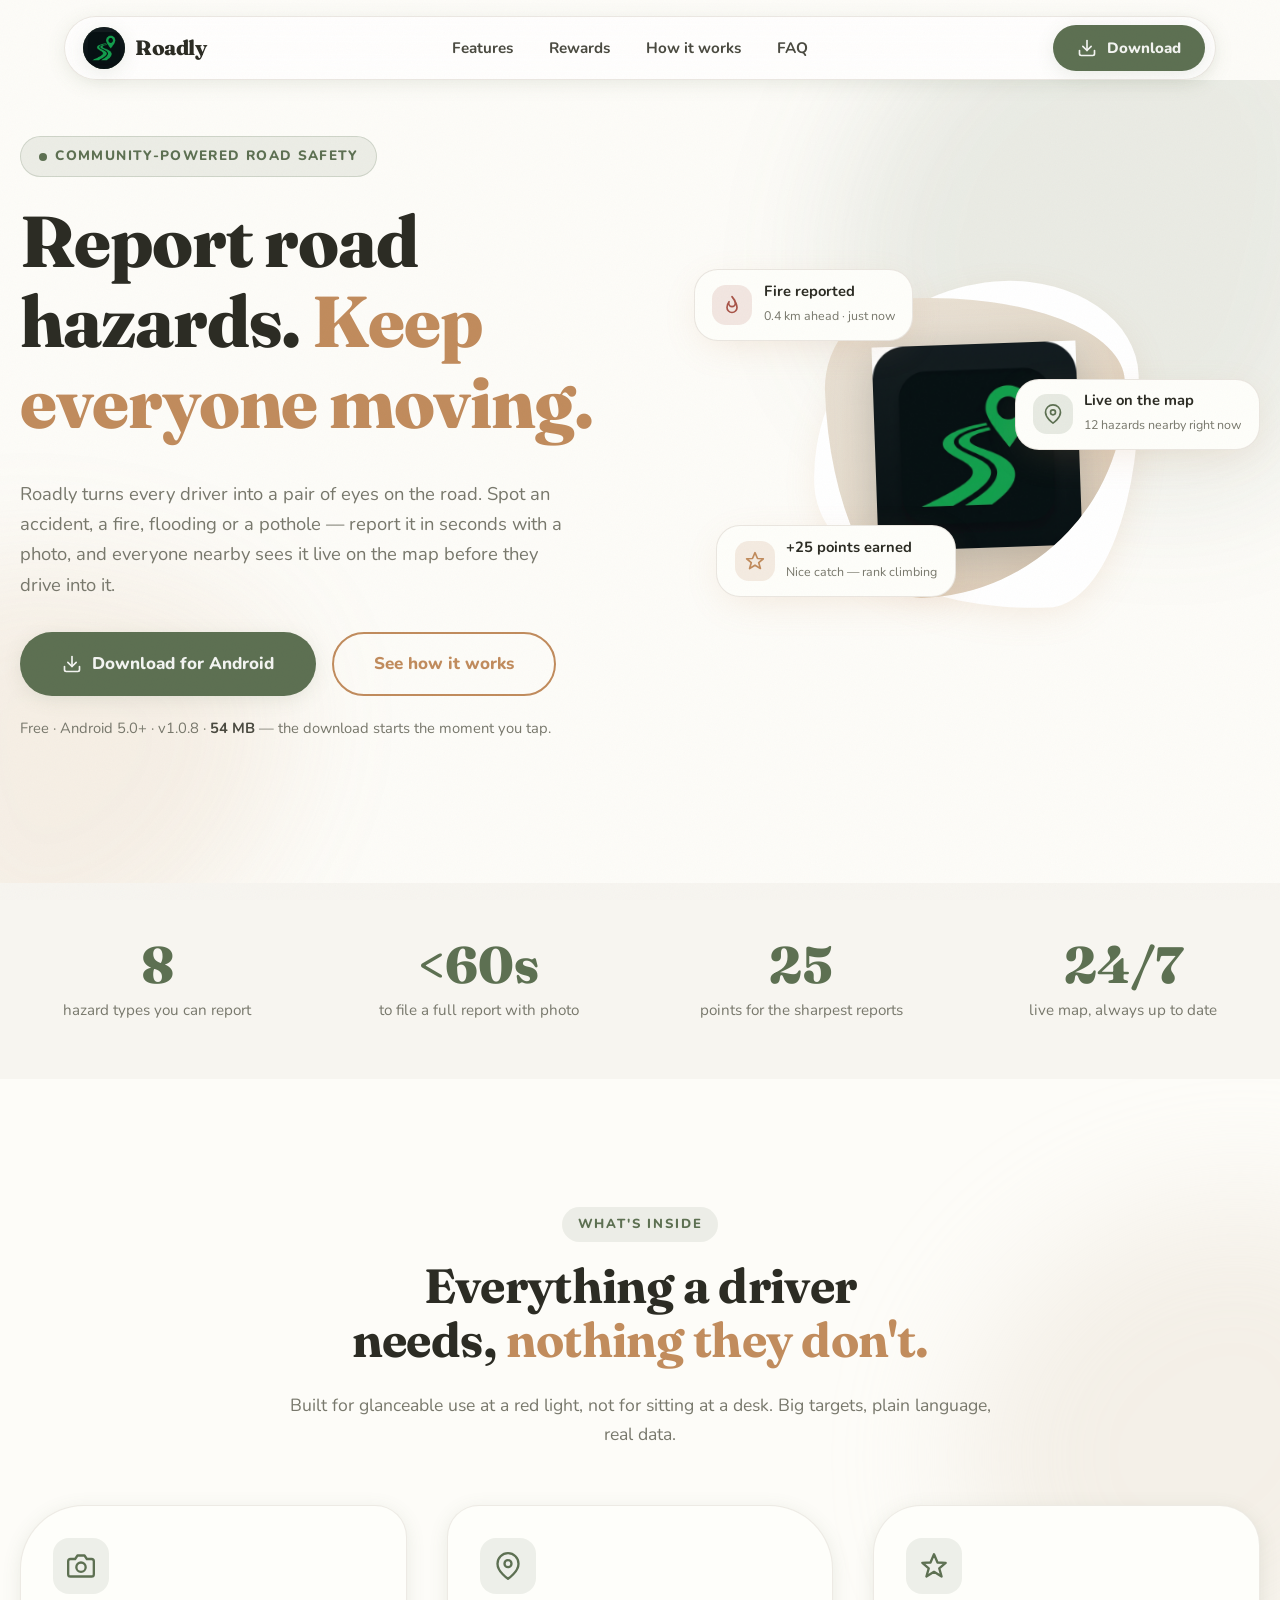
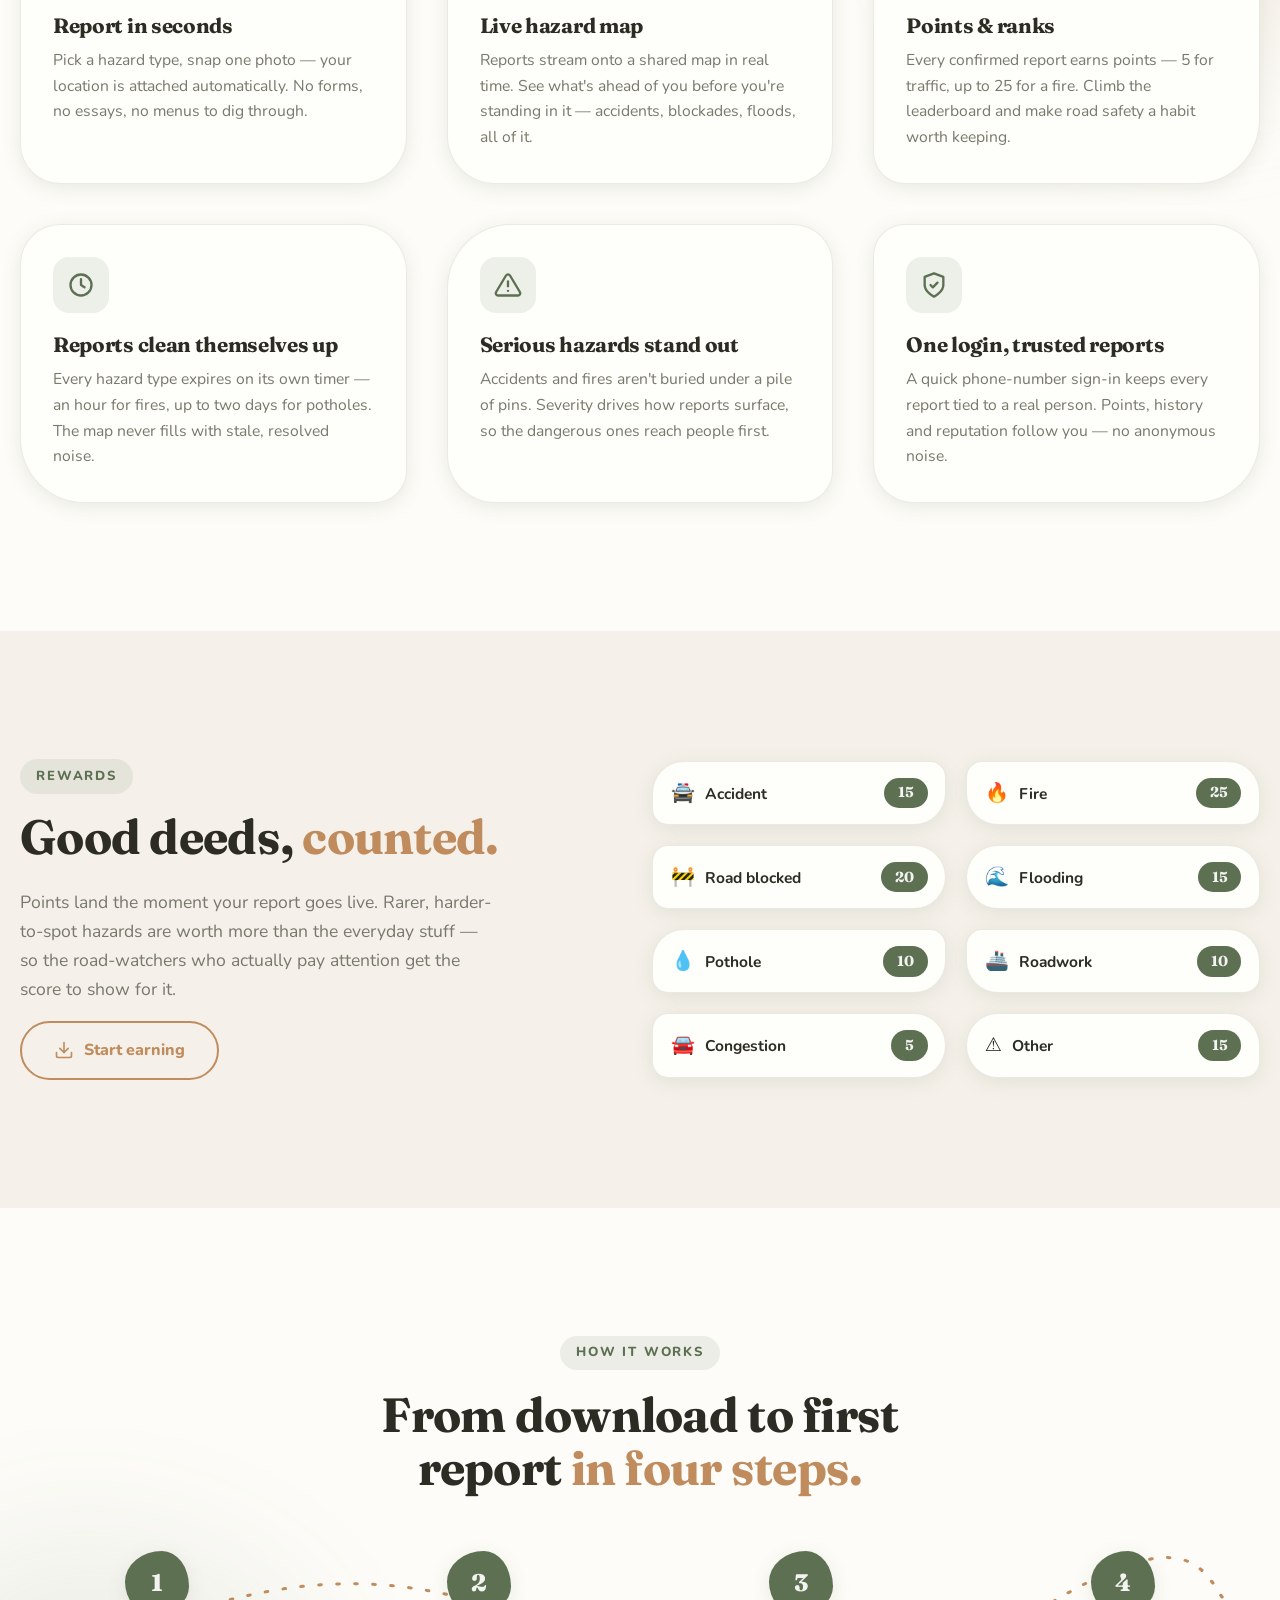
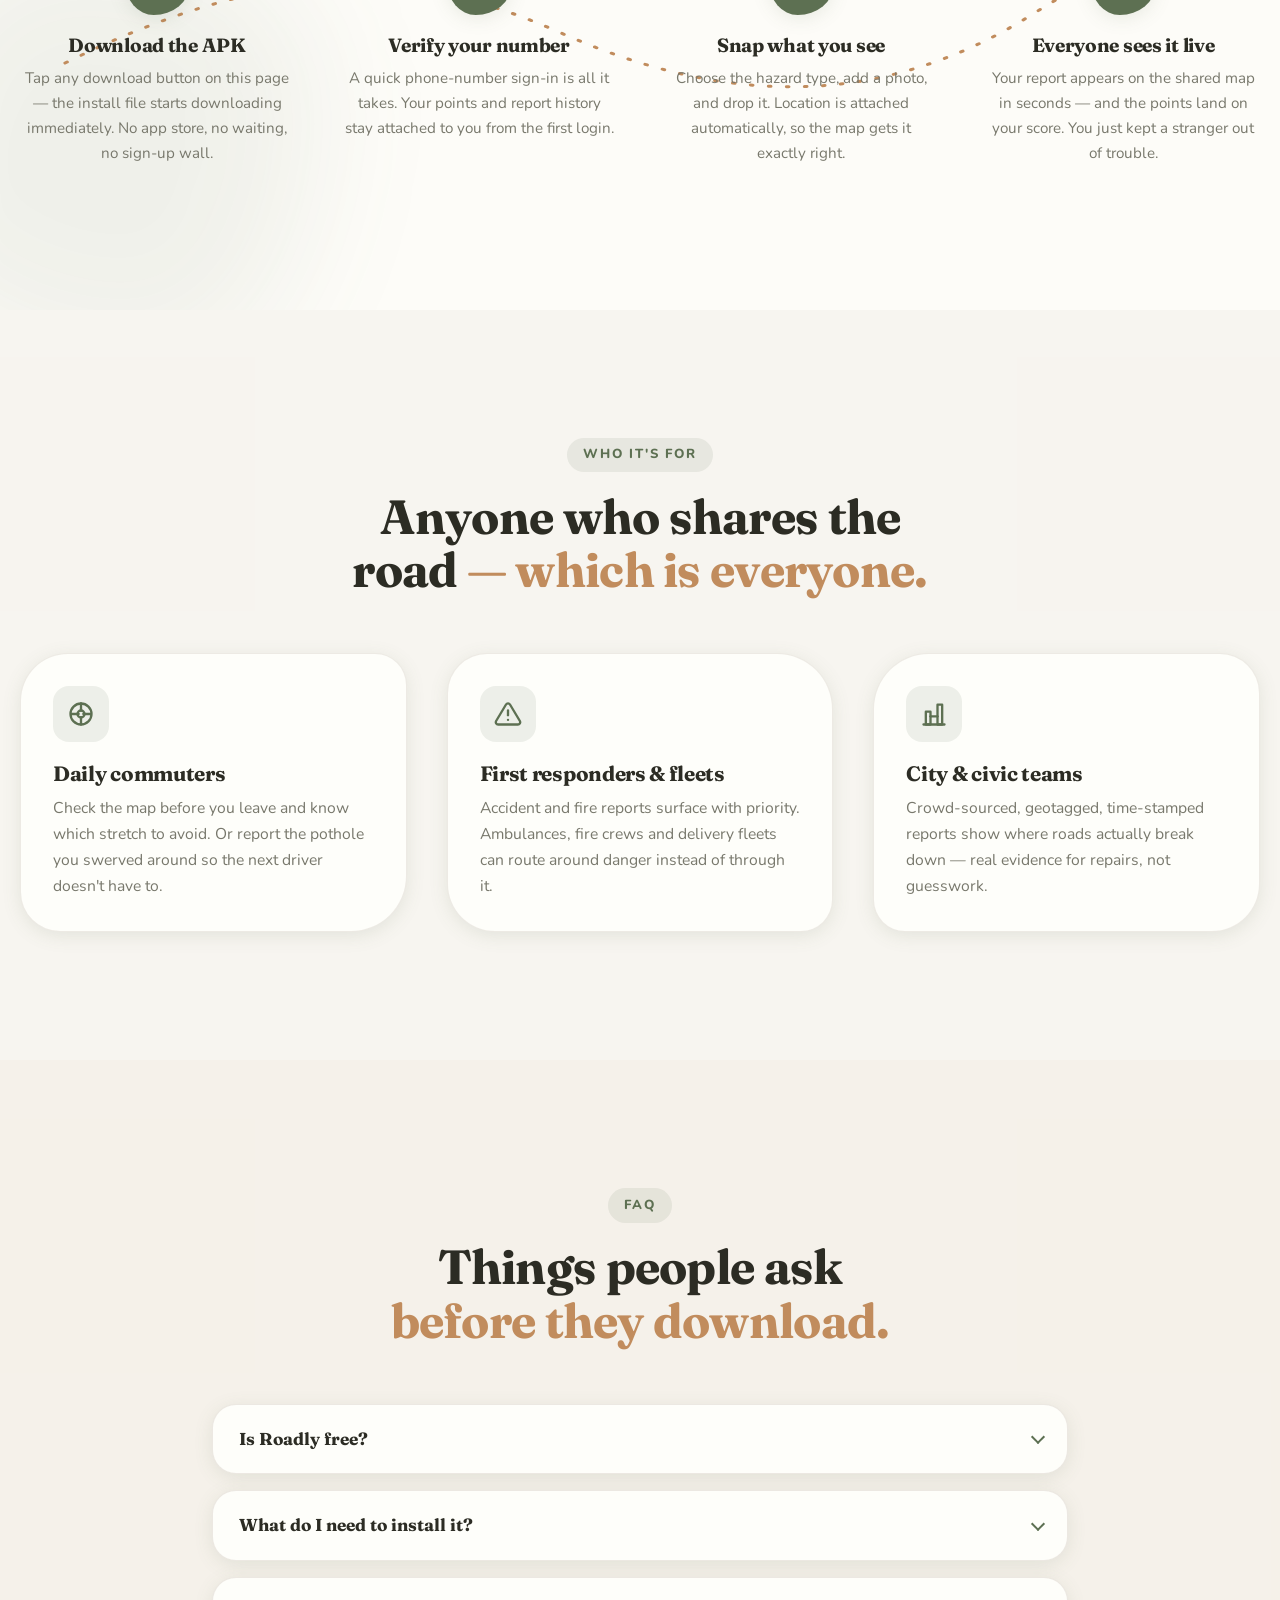
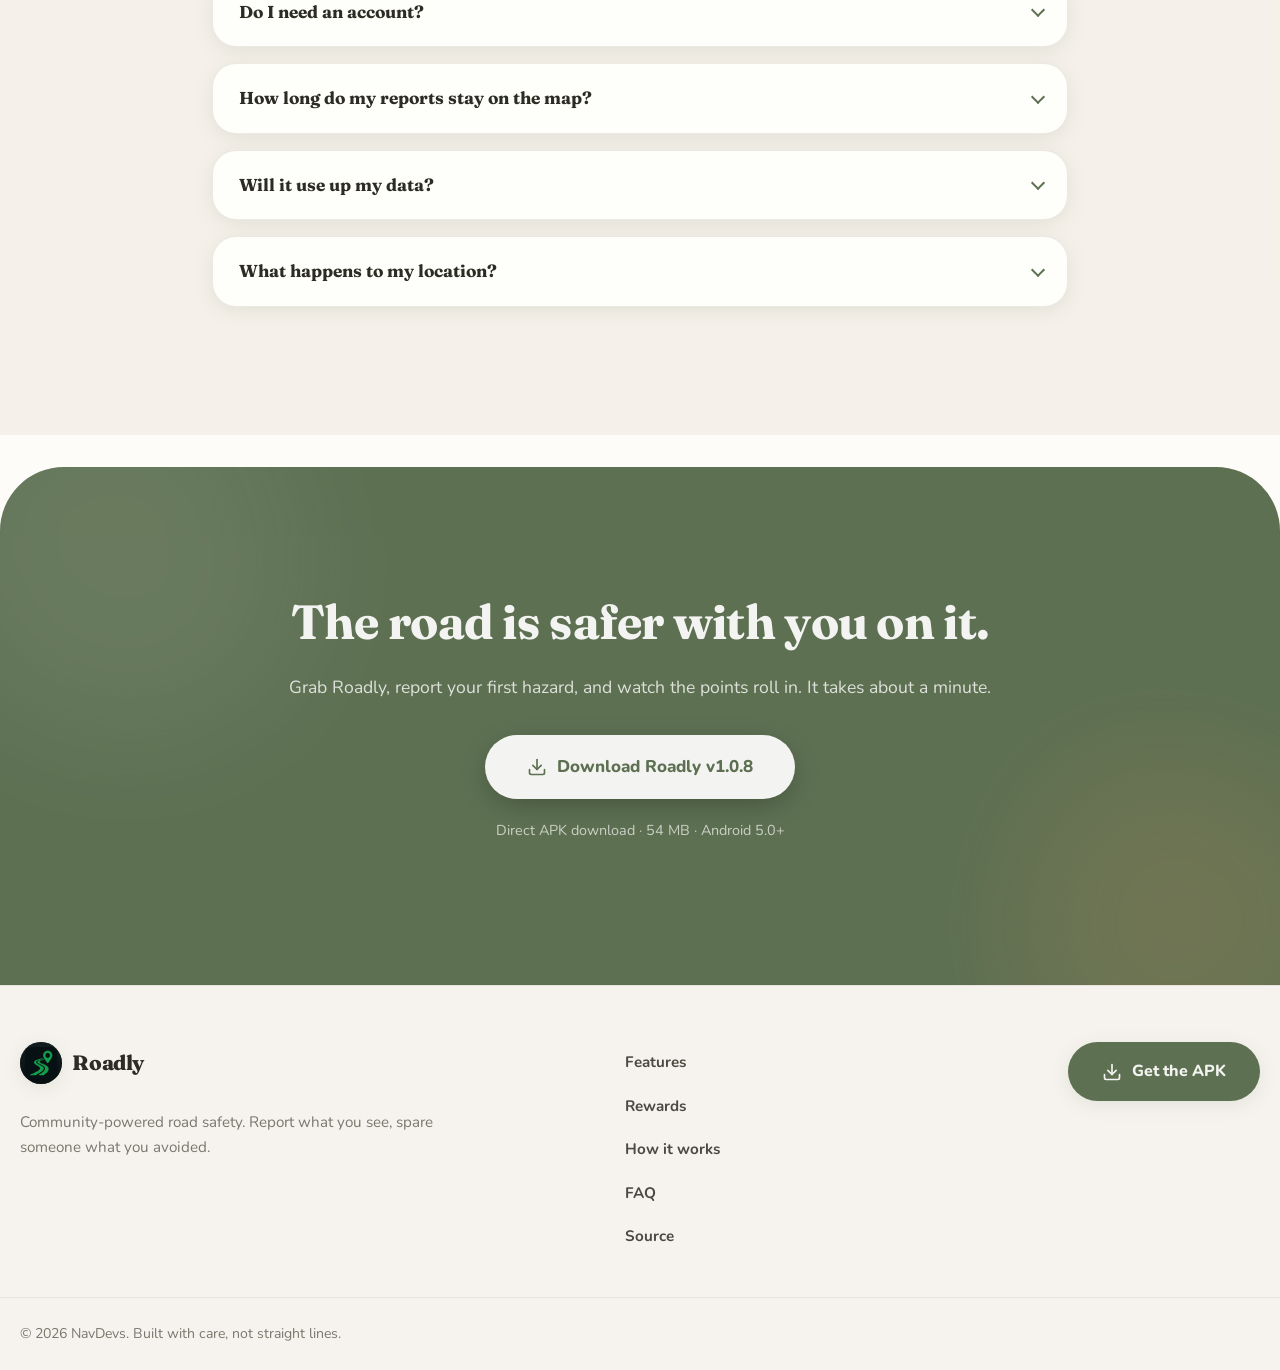
==== docs/index.html @ 2327f2d1 "v1.0.9: friendly login errors, fresh login on every launch, JSON-only API, website/README link updat" ====
<!DOCTYPE html>
<html lang="en">
<head>
  <meta charset="UTF-8">
  <meta name="viewport" content="width=device-width, initial-scale=1.0, viewport-fit=cover">
  <title>Roadly — Report road hazards. Keep everyone moving.</title>
  <meta name="description" content="Roadly is a free community-powered app that lets drivers report accidents, fires, flooding, potholes and more — live on a shared map, with points for every report. Download the APK directly for Android.">
  <meta name="theme-color" content="#5D7052">
  <meta property="og:title" content="Roadly — Report road hazards. Keep everyone moving.">
  <meta property="og:description" content="Free Android app. Report accidents, fires, flooding and potholes in seconds — see every hazard live on the map.">
  <meta property="og:type" content="website">
  <meta property="og:image" content="assets/icon.png">
  <link rel="icon" type="image/png" href="assets/icon.png">
  <link rel="apple-touch-icon" href="assets/icon.png">
  <noscript><style>.reveal { opacity: 1; transform: none; }</style></noscript>
  <link rel="preconnect" href="https://fonts.googleapis.com">
  <link rel="preconnect" href="https://fonts.gstatic.com" crossorigin>
  <link href="https://fonts.googleapis.com/css2?family=Fraunces:opsz,wght@9..144,600;9..144,700;9..144,800&family=Nunito:wght@400;600;700;800&display=swap" rel="stylesheet">
  <link rel="stylesheet" href="styles.css">
</head>
<body>
  <a class="skip-link" href="#main">Skip to content</a>

  <header class="site-header">
    <div class="nav-wrap">
      <nav class="nav-pill" aria-label="Primary navigation">
        <a class="brand" href="#top" aria-label="Roadly home">
          <span class="brand-mark"><img src="assets/icon.png" alt="" width="36" height="36"></span>
          <span class="brand-name">Roadly</span>
        </a>

        <ul class="nav-links">
          <li><a href="#features">Features</a></li>
          <li><a href="#rewards">Rewards</a></li>
          <li><a href="#how">How it works</a></li>
          <li><a href="#faq">FAQ</a></li>
        </ul>

        <div class="nav-actions">
          <a class="btn btn-primary btn-sm nav-cta" href="https://github.com/NavDevs/Roadly-/releases/download/v1.0.9/Roadly-v1.0.9-final.apk">
            <svg class="icon" viewBox="0 0 24 24" fill="none" stroke="currentColor" stroke-width="2" stroke-linecap="round" stroke-linejoin="round" aria-hidden="true"><path d="M21 15v4a2 2 0 0 1-2 2H5a2 2 0 0 1-2-2v-4"/><polyline points="7 10 12 15 17 10"/><line x1="12" y1="15" x2="12" y2="3"/></svg>
            Download
          </a>
          <button class="nav-toggle" type="button" aria-expanded="false" aria-controls="mobile-menu" aria-label="Open menu">
            <svg class="icon icon-menu" viewBox="0 0 24 24" fill="none" stroke="currentColor" stroke-width="2" stroke-linecap="round" aria-hidden="true"><line x1="4" y1="7" x2="20" y2="7"/><line x1="4" y1="12" x2="20" y2="12"/><line x1="4" y1="17" x2="20" y2="17"/></svg>
            <svg class="icon icon-close" viewBox="0 0 24 24" fill="none" stroke="currentColor" stroke-width="2" stroke-linecap="round" aria-hidden="true"><line x1="6" y1="6" x2="18" y2="18"/><line x1="18" y1="6" x2="6" y2="18"/></svg>
          </button>
        </div>
      </nav>

      <div id="mobile-menu" class="mobile-menu" hidden>
        <ul>
          <li><a href="#features">Features</a></li>
          <li><a href="#rewards">Rewards</a></li>
          <li><a href="#how">How it works</a></li>
          <li><a href="#faq">FAQ</a></li>
        </ul>
        <a class="btn btn-primary" href="https://github.com/NavDevs/Roadly-/releases/download/v1.0.9/Roadly-v1.0.9-final.apk">
          <svg class="icon" viewBox="0 0 24 24" fill="none" stroke="currentColor" stroke-width="2" stroke-linecap="round" stroke-linejoin="round" aria-hidden="true"><path d="M21 15v4a2 2 0 0 1-2 2H5a2 2 0 0 1-2-2v-4"/><polyline points="7 10 12 15 17 10"/><line x1="12" y1="15" x2="12" y2="3"/></svg>
          Download for Android
        </a>
      </div>
    </div>
  </header>

  <main id="main">
    <!-- ================= HERO ================= -->
    <section class="hero" id="top">
      <span class="blob blob-a" aria-hidden="true"></span>
      <span class="blob blob-b" aria-hidden="true"></span>

      <div class="container hero-grid">
        <div class="hero-copy reveal">
          <p class="eyebrow">
            <span class="eyebrow-dot" aria-hidden="true"></span>
            Community-powered road safety
          </p>
          <h1>Report road hazards. <em>Keep everyone moving.</em></h1>
          <p class="lead">
            Roadly turns every driver into a pair of eyes on the road. Spot an accident,
            a fire, flooding or a pothole — report it in seconds with a photo, and everyone
            nearby sees it live on the map before they drive into it.
          </p>

          <div class="hero-actions">
            <a class="btn btn-primary btn-lg" href="https://github.com/NavDevs/Roadly-/releases/download/v1.0.9/Roadly-v1.0.9-final.apk">
              <svg class="icon" viewBox="0 0 24 24" fill="none" stroke="currentColor" stroke-width="2" stroke-linecap="round" stroke-linejoin="round" aria-hidden="true"><path d="M21 15v4a2 2 0 0 1-2 2H5a2 2 0 0 1-2-2v-4"/><polyline points="7 10 12 15 17 10"/><line x1="12" y1="15" x2="12" y2="3"/></svg>
              Download for Android
            </a>
            <a class="btn btn-outline btn-lg" href="#how">See how it works</a>
          </div>

          <p class="hero-note">
            Free &middot; Android 5.0+ &middot; v1.0.8 &middot; <strong>54&nbsp;MB</strong> —
            the download starts the moment you tap.
          </p>
        </div>

        <div class="hero-visual reveal reveal-delay-1">
          <div class="hero-stage">
            <div class="photo-frame">
              <div class="photo-blob">
                <img src="assets/icon.png" alt="Roadly app icon" width="240" height="240">
              </div>
            </div>

            <div class="float-chip chip-a">
              <span class="chip-icon chip-fire" aria-hidden="true">
                <svg viewBox="0 0 24 24" fill="none" stroke="currentColor" stroke-width="2" stroke-linecap="round" stroke-linejoin="round"><path d="M12 2s4 4 4 8a4 4 0 0 1-8 0c0-1 .5-2 .5-2S6 11 6 15a6 6 0 0 0 12 0c0-5-6-13-6-13z"/></svg>
              </span>
              <span class="chip-text">
                <strong>Fire reported</strong>
                <small>0.4&nbsp;km ahead &middot; just now</small>
              </span>
            </div>

            <div class="float-chip chip-b">
              <span class="chip-icon chip-points" aria-hidden="true">
                <svg viewBox="0 0 24 24" fill="none" stroke="currentColor" stroke-width="2" stroke-linecap="round" stroke-linejoin="round"><polygon points="12 2 15 9 22 9.3 16.5 14 18.5 21 12 17 5.5 21 7.5 14 2 9.3 9 9"/></svg>
              </span>
              <span class="chip-text">
                <strong>+25 points earned</strong>
                <small>Nice catch — rank climbing</small>
              </span>
            </div>

            <div class="float-chip chip-c">
              <span class="chip-icon chip-live" aria-hidden="true">
                <svg viewBox="0 0 24 24" fill="none" stroke="currentColor" stroke-width="2" stroke-linecap="round" stroke-linejoin="round"><path d="M21 10c0 7-9 13-9 13s-9-6-9-13a9 9 0 0 1 18 0z"/><circle cx="12" cy="10" r="3"/></svg>
              </span>
              <span class="chip-text">
                <strong>Live on the map</strong>
                <small>12 hazards nearby right now</small>
              </span>
            </div>
          </div>
        </div>
      </div>
    </section>

    <!-- ================= STATS ================= -->
    <section class="stats section-stone" aria-label="Roadly at a glance">
      <div class="container stats-grid">
        <div class="stat reveal">
          <span class="stat-num">8</span>
          <span class="stat-label">hazard types you can report</span>
        </div>
        <div class="stat reveal reveal-delay-1">
          <span class="stat-num">&lt;60s</span>
          <span class="stat-label">to file a full report with photo</span>
        </div>
        <div class="stat reveal reveal-delay-2">
          <span class="stat-num">25</span>
          <span class="stat-label">points for the sharpest reports</span>
        </div>
        <div class="stat reveal reveal-delay-3">
          <span class="stat-num">24/7</span>
          <span class="stat-label">live map, always up to date</span>
        </div>
      </div>
    </section>

    <!-- ================= FEATURES ================= -->
    <section class="features" id="features">
      <span class="blob blob-c" aria-hidden="true"></span>
      <div class="container">
        <div class="section-head reveal">
          <p class="kicker">What's inside</p>
          <h2>Everything a driver needs, <em>nothing they don't.</em></h2>
          <p class="section-sub">
            Built for glanceable use at a red light, not for sitting at a desk.
            Big targets, plain language, real data.
          </p>
        </div>

        <div class="feature-grid">
          <article class="card feature-card reveal">
            <span class="icon-box" aria-hidden="true">
              <svg viewBox="0 0 24 24" fill="none" stroke="currentColor" stroke-width="2" stroke-linecap="round" stroke-linejoin="round"><path d="M23 19a2 2 0 0 1-2 2H3a2 2 0 0 1-2-2V8a2 2 0 0 1 2-2h4l2-3h6l2 3h4a2 2 0 0 1 2 2z"/><circle cx="12" cy="13" r="4"/></svg>
            </span>
            <h3>Report in seconds</h3>
            <p>Pick a hazard type, snap one photo — your location is attached automatically. No forms, no essays, no menus to dig through.</p>
          </article>

          <article class="card feature-card reveal reveal-delay-1">
            <span class="icon-box" aria-hidden="true">
              <svg viewBox="0 0 24 24" fill="none" stroke="currentColor" stroke-width="2" stroke-linecap="round" stroke-linejoin="round"><path d="M21 10c0 7-9 13-9 13s-9-6-9-13a9 9 0 0 1 18 0z"/><circle cx="12" cy="10" r="3"/></svg>
            </span>
            <h3>Live hazard map</h3>
            <p>Reports stream onto a shared map in real time. See what's ahead of you before you're standing in it — accidents, blockades, floods, all of it.</p>
          </article>

          <article class="card feature-card reveal reveal-delay-2">
            <span class="icon-box" aria-hidden="true">
              <svg viewBox="0 0 24 24" fill="none" stroke="currentColor" stroke-width="2" stroke-linecap="round" stroke-linejoin="round"><polygon points="12 2 15 9 22 9.3 16.5 14 18.5 21 12 17 5.5 21 7.5 14 2 9.3 9 9"/></svg>
            </span>
            <h3>Points &amp; ranks</h3>
            <p>Every confirmed report earns points — 5 for traffic, up to 25 for a fire. Climb the leaderboard and make road safety a habit worth keeping.</p>
          </article>

          <article class="card feature-card reveal">
            <span class="icon-box" aria-hidden="true">
              <svg viewBox="0 0 24 24" fill="none" stroke="currentColor" stroke-width="2" stroke-linecap="round" stroke-linejoin="round"><circle cx="12" cy="12" r="9"/><polyline points="12 7 12 12 15 14"/></svg>
            </span>
            <h3>Reports clean themselves up</h3>
            <p>Every hazard type expires on its own timer — an hour for fires, up to two days for potholes. The map never fills with stale, resolved noise.</p>
          </article>

          <article class="card feature-card reveal reveal-delay-1">
            <span class="icon-box" aria-hidden="true">
              <svg viewBox="0 0 24 24" fill="none" stroke="currentColor" stroke-width="2" stroke-linecap="round" stroke-linejoin="round"><path d="M10.29 3.86 1.82 18a2 2 0 0 0 1.71 3h16.94a2 2 0 0 0 1.71-3L13.71 3.86a2 2 0 0 0-3.42 0z"/><line x1="12" y1="9" x2="12" y2="13"/><line x1="12" y1="17" x2="12.01" y2="17"/></svg>
            </span>
            <h3>Serious hazards stand out</h3>
            <p>Accidents and fires aren't buried under a pile of pins. Severity drives how reports surface, so the dangerous ones reach people first.</p>
          </article>

          <article class="card feature-card reveal reveal-delay-2">
            <span class="icon-box" aria-hidden="true">
              <svg viewBox="0 0 24 24" fill="none" stroke="currentColor" stroke-width="2" stroke-linecap="round" stroke-linejoin="round"><path d="M12 22s8-4 8-10V5l-8-3-8 3v7c0 6 8 10 8 10z"/><polyline points="9 12 11 14 15 10"/></svg>
            </span>
            <h3>One login, trusted reports</h3>
            <p>A quick phone-number sign-in keeps every report tied to a real person. Points, history and reputation follow you — no anonymous noise.</p>
          </article>
        </div>
      </div>
    </section>

    <!-- ================= REWARDS ================= -->
    <section class="rewards section-sand" id="rewards">
      <div class="container rewards-grid">
        <div class="rewards-copy reveal">
          <p class="kicker">Rewards</p>
          <h2>Good deeds, <em>counted.</em></h2>
          <p class="section-sub">
            Points land the moment your report goes live. Rarer, harder-to-spot hazards
            are worth more than the everyday stuff — so the road-watchers who actually
            pay attention get the score to show for it.
          </p>
          <a class="btn btn-outline" href="https://github.com/NavDevs/Roadly-/releases/download/v1.0.9/Roadly-v1.0.9-final.apk">
            <svg class="icon" viewBox="0 0 24 24" fill="none" stroke="currentColor" stroke-width="2" stroke-linecap="round" stroke-linejoin="round" aria-hidden="true"><path d="M21 15v4a2 2 0 0 1-2 2H5a2 2 0 0 1-2-2v-4"/><polyline points="7 10 12 15 17 10"/><line x1="12" y1="15" x2="12" y2="3"/></svg>
            Start earning
          </a>
        </div>

        <ul class="points-grid" aria-label="Points per report type">
          <li class="point-chip reveal"><span class="point-emoji" aria-hidden="true">&#128660;</span> Accident <strong>15</strong></li>
          <li class="point-chip reveal reveal-delay-1"><span class="point-emoji" aria-hidden="true">&#128293;</span> Fire <strong>25</strong></li>
          <li class="point-chip reveal reveal-delay-2"><span class="point-emoji" aria-hidden="true">&#128679;</span> Road blocked <strong>20</strong></li>
          <li class="point-chip reveal reveal-delay-3"><span class="point-emoji" aria-hidden="true">&#127754;</span> Flooding <strong>15</strong></li>
          <li class="point-chip reveal"><span class="point-emoji" aria-hidden="true">&#128167;</span> Pothole <strong>10</strong></li>
          <li class="point-chip reveal reveal-delay-1"><span class="point-emoji" aria-hidden="true">&#128674;</span> Roadwork <strong>10</strong></li>
          <li class="point-chip reveal reveal-delay-2"><span class="point-emoji" aria-hidden="true">&#128664;</span> Congestion <strong>5</strong></li>
          <li class="point-chip reveal reveal-delay-3"><span class="point-emoji" aria-hidden="true">&#9888;&#65039;</span> Other <strong>15</strong></li>
        </ul>
      </div>
    </section>

    <!-- ================= HOW IT WORKS ================= -->
    <section class="how" id="how">
      <span class="blob blob-d" aria-hidden="true"></span>
      <div class="container">
        <div class="section-head reveal">
          <p class="kicker">How it works</p>
          <h2>From download to first report <em>in four steps.</em></h2>
        </div>

        <div class="steps">
          <svg class="steps-path" viewBox="0 0 1100 160" fill="none" aria-hidden="true" preserveAspectRatio="none">
            <path d="M40 120 C 220 20, 340 20, 480 90 S 760 170, 900 70 S 1050 30, 1070 60" stroke="#C18C5D" stroke-width="3" stroke-dasharray="2 14" stroke-linecap="round"/>
          </svg>

          <ol class="steps-grid">
            <li class="step reveal">
              <span class="step-num" aria-hidden="true">1</span>
              <h3>Download the APK</h3>
              <p>Tap any download button on this page — the install file starts downloading immediately. No app store, no waiting, no sign-up wall.</p>
            </li>
            <li class="step reveal reveal-delay-1">
              <span class="step-num" aria-hidden="true">2</span>
              <h3>Verify your number</h3>
              <p>A quick phone-number sign-in is all it takes. Your points and report history stay attached to you from the first login.</p>
            </li>
            <li class="step reveal reveal-delay-2">
              <span class="step-num" aria-hidden="true">3</span>
              <h3>Snap what you see</h3>
              <p>Choose the hazard type, add a photo, and drop it. Location is attached automatically, so the map gets it exactly right.</p>
            </li>
            <li class="step reveal reveal-delay-3">
              <span class="step-num" aria-hidden="true">4</span>
              <h3>Everyone sees it live</h3>
              <p>Your report appears on the shared map in seconds — and the points land on your score. You just kept a stranger out of trouble.</p>
            </li>
          </ol>
        </div>
      </div>
    </section>

    <!-- ================= BENEFITS ================= -->
    <section class="benefits section-stone" aria-label="Who Roadly is for">
      <div class="container">
        <div class="section-head reveal">
          <p class="kicker">Who it's for</p>
          <h2>Anyone who shares the road <em>— which is everyone.</em></h2>
        </div>

        <div class="benefit-grid">
          <article class="card benefit-card reveal">
            <span class="icon-box" aria-hidden="true">
              <svg viewBox="0 0 24 24" fill="none" stroke="currentColor" stroke-width="2" stroke-linecap="round" stroke-linejoin="round"><circle cx="12" cy="12" r="9"/><circle cx="12" cy="12" r="3"/><path d="M12 3v6M20 12h-6M12 21v-6M4 12h6"/></svg>
            </span>
            <h3>Daily commuters</h3>
            <p>Check the map before you leave and know which stretch to avoid. Or report the pothole you swerved around so the next driver doesn't have to.</p>
          </article>

          <article class="card benefit-card reveal reveal-delay-1">
            <span class="icon-box" aria-hidden="true">
              <svg viewBox="0 0 24 24" fill="none" stroke="currentColor" stroke-width="2" stroke-linecap="round" stroke-linejoin="round"><path d="M10.29 3.86 1.82 18a2 2 0 0 0 1.71 3h16.94a2 2 0 0 0 1.71-3L13.71 3.86a2 2 0 0 0-3.42 0z"/><line x1="12" y1="9" x2="12" y2="13"/><line x1="12" y1="17" x2="12.01" y2="17"/></svg>
            </span>
            <h3>First responders &amp; fleets</h3>
            <p>Accident and fire reports surface with priority. Ambulances, fire crews and delivery fleets can route around danger instead of through it.</p>
          </article>

          <article class="card benefit-card reveal reveal-delay-2">
            <span class="icon-box" aria-hidden="true">
              <svg viewBox="0 0 24 24" fill="none" stroke="currentColor" stroke-width="2" stroke-linecap="round" stroke-linejoin="round"><path d="M3 21h18"/><rect x="5" y="10" width="4" height="11"/><rect x="15" y="4" width="4" height="17"/><path d="M9 14h6"/></svg>
            </span>
            <h3>City &amp; civic teams</h3>
            <p>Crowd-sourced, geotagged, time-stamped reports show where roads actually break down — real evidence for repairs, not guesswork.</p>
          </article>
        </div>
      </div>
    </section>

    <!-- ================= FAQ ================= -->
    <section class="faq section-sand" id="faq">
      <div class="container container-narrow">
        <div class="section-head reveal">
          <p class="kicker">FAQ</p>
          <h2>Things people ask <em>before they download.</em></h2>
        </div>

        <div class="faq-list reveal">
          <details>
            <summary>Is Roadly free?</summary>
            <p>Yes — completely. There are no in-app purchases and no premium tier. Download it, report hazards, earn points, done.</p>
          </details>
          <details>
            <summary>What do I need to install it?</summary>
            <p>Any phone running Android 5.0 or newer. The app is a single ~54&nbsp;MB APK file. Android will ask you to allow installs from your browser the first time — that's a one-tap permission.</p>
          </details>
          <details>
            <summary>Do I need an account?</summary>
            <p>Just your phone number, verified once with an SMS code. That's what ties your points and report history to you — no passwords, no email forms.</p>
          </details>
          <details>
            <summary>How long do my reports stay on the map?</summary>
            <p>Until they're no longer true. Each hazard type has its own expiry — fires clear in about an hour, accidents in two, roadworks in four, potholes can stay up to 48 hours. The map cleans itself, so you never drive toward a stale pin.</p>
          </details>
          <details>
            <summary>Will it use up my data?</summary>
            <p>Barely. A report is one compressed photo plus your coordinates — a few hundred kilobytes at most. The map only streams what's near you.</p>
          </details>
          <details>
            <summary>What happens to my location?</summary>
            <p>Location is read only when you submit a report, and it's used to place that hazard on the map for everyone else. Your own location isn't shared with other users.</p>
          </details>
        </div>
      </div>
    </section>

    <!-- ================= FINAL CTA ================= -->
    <section class="cta-final">
      <span class="blob blob-e" aria-hidden="true"></span>
      <span class="blob blob-f" aria-hidden="true"></span>
      <div class="container container-cta reveal">
        <h2>The road is safer with you on it.</h2>
        <p>Grab Roadly, report your first hazard, and watch the points roll in. It takes about a minute.</p>
        <a class="btn btn-light btn-lg" href="https://github.com/NavDevs/Roadly-/releases/download/v1.0.9/Roadly-v1.0.9-final.apk">
          <svg class="icon" viewBox="0 0 24 24" fill="none" stroke="currentColor" stroke-width="2" stroke-linecap="round" stroke-linejoin="round" aria-hidden="true"><path d="M21 15v4a2 2 0 0 1-2 2H5a2 2 0 0 1-2-2v-4"/><polyline points="7 10 12 15 17 10"/><line x1="12" y1="15" x2="12" y2="3"/></svg>
          Download Roadly v1.0.8
        </a>
        <p class="cta-note">Direct APK download &middot; 54&nbsp;MB &middot; Android 5.0+</p>
      </div>
    </section>
  </main>

  <footer class="site-footer">
    <div class="container footer-grid">
      <div class="footer-brand">
        <a class="brand" href="#top" aria-label="Roadly home">
          <span class="brand-mark"><img src="assets/icon.png" alt="" width="36" height="36"></span>
          <span class="brand-name">Roadly</span>
        </a>
        <p>Community-powered road safety. Report what you see, spare someone what you avoided.</p>
      </div>

      <nav class="footer-nav" aria-label="Footer">
        <a href="#features">Features</a>
        <a href="#rewards">Rewards</a>
        <a href="#how">How it works</a>
        <a href="#faq">FAQ</a>
        <a href="https://github.com/NavDevs/Roadly-">Source</a>
      </nav>

      <div class="footer-cta">
        <a class="btn btn-primary" href="https://github.com/NavDevs/Roadly-/releases/download/v1.0.9/Roadly-v1.0.9-final.apk">
          <svg class="icon" viewBox="0 0 24 24" fill="none" stroke="currentColor" stroke-width="2" stroke-linecap="round" stroke-linejoin="round" aria-hidden="true"><path d="M21 15v4a2 2 0 0 1-2 2H5a2 2 0 0 1-2-2v-4"/><polyline points="7 10 12 15 17 10"/><line x1="12" y1="15" x2="12" y2="3"/></svg>
          Get the APK
        </a>
      </div>
    </div>
    <div class="container footer-base">
      <p>&copy; <span id="year">2026</span> NavDevs. Built with care, not straight lines.</p>
    </div>
  </footer>

  <aside class="mobile-dl" id="mobile-dl" aria-label="Download Roadly">
    <span class="mobile-dl-info">
      <strong>Roadly</strong>
      <span>Free &middot; 54&nbsp;MB &middot; Android 5.0+</span>
    </span>
    <a class="btn btn-primary btn-sm" href="https://github.com/NavDevs/Roadly-/releases/download/v1.0.9/Roadly-v1.0.9-final.apk">
      <svg class="icon" viewBox="0 0 24 24" fill="none" stroke="currentColor" stroke-width="2" stroke-linecap="round" stroke-linejoin="round" aria-hidden="true"><path d="M21 15v4a2 2 0 0 1-2 2H5a2 2 0 0 1-2-2v-4"/><polyline points="7 10 12 15 17 10"/><line x1="12" y1="15" x2="12" y2="3"/></svg>
      Download
    </a>
  </aside>

  <script src="script.js" defer></script>
</body>
</html>
---- docs/styles.css ----
/* ============================================================
   Roadly landing page — Organic / Natural design system
   Tokens → base → layout → components → sections → responsive
   ============================================================ */

/* ---------- Tokens ---------- */
:root {
  --background: #FDFCF8;
  --foreground: #2C2C24;
  --primary: #5D7052;
  --primary-fg: #F3F4F1;
  --secondary: #C18C5D;
  --secondary-fg: #FFFFFF;
  --accent: #E6DCCD;
  --accent-fg: #4A4A40;
  --muted: #F0EBE5;
  --muted-fg: #78786C;
  --border: #DED8CF;
  --destructive: #A85448;
  --card: #FEFEFA;

  --shadow-soft: 0 4px 20px -2px rgba(93, 112, 82, 0.15);
  --shadow-deep: 0 6px 24px -4px rgba(93, 112, 82, 0.25);
  --shadow-float: 0 10px 40px -10px rgba(193, 140, 93, 0.2);
  --shadow-lift: 0 20px 40px -10px rgba(93, 112, 82, 0.15);

  --font-display: 'Fraunces', Georgia, 'Times New Roman', serif;
  --font-body: 'Nunito', 'Segoe UI', system-ui, -apple-system, sans-serif;

  --r-2xl: 16px;
  --r-3xl: 24px;
  --r-full: 999px;

  --ease-organic: cubic-bezier(0.22, 0.61, 0.36, 1);
}

/* ---------- Base ---------- */
*,
*::before,
*::after {
  box-sizing: border-box;
}

html {
  scroll-behavior: smooth;
  -webkit-text-size-adjust: 100%;
}

body {
  margin: 0;
  font-family: var(--font-body);
  font-size: 1.0625rem;
  line-height: 1.65;
  color: var(--foreground);
  background: var(--background);
  overflow-x: hidden;
}

/* Global paper grain — the soul of the style */
body::after {
  content: '';
  position: fixed;
  inset: 0;
  z-index: 9999;
  pointer-events: none;
  opacity: 0.035;
  mix-blend-mode: multiply;
  background-image: url("data:image/svg+xml,%3Csvg xmlns='http://www.w3.org/2000/svg' width='240' height='240'%3E%3Cfilter id='n'%3E%3CfeTurbulence type='fractalNoise' baseFrequency='0.85' numOctaves='3' stitchTiles='stitch'/%3E%3C/filter%3E%3Crect width='240' height='240' filter='url(%23n)'/%3E%3C/svg%3E");
}

img {
  max-width: 100%;
  display: block;
}

h1, h2, h3 {
  font-family: var(--font-display);
  font-weight: 700;
  line-height: 1.12;
  letter-spacing: -0.015em;
  margin: 0 0 0.5em;
  text-wrap: balance;
}

h1 {
  font-size: clamp(2.1rem, 8.5vw, 4.5rem);
  font-weight: 800;
}

h2 {
  font-size: clamp(1.75rem, 5.5vw, 3rem);
}

h3 {
  font-size: 1.3rem;
}

h1 em, h2 em {
  font-style: normal;
  color: var(--secondary);
}

p {
  margin: 0 0 1em;
}

a {
  color: var(--primary);
}

:focus-visible {
  outline: none;
  box-shadow: 0 0 0 2px var(--background), 0 0 0 4px var(--primary);
  border-radius: var(--r-full);
}

/* Anchor jumps must clear the sticky header */
section[id] {
  scroll-margin-top: 5.75rem;
}

a,
button,
summary {
  -webkit-tap-highlight-color: rgba(93, 112, 82, 0.18);
}

.skip-link {
  position: absolute;
  left: 1rem;
  top: -4rem;
  z-index: 10000;
  background: var(--primary);
  color: var(--primary-fg);
  padding: 0.75rem 1.5rem;
  border-radius: var(--r-full);
  font-weight: 700;
  text-decoration: none;
  transition: top 0.3s var(--ease-organic);
}

.skip-link:focus {
  top: 1rem;
}

/* ---------- Layout ---------- */
.container {
  width: 100%;
  max-width: 80rem;
  margin-inline: auto;
  padding-inline: 1.25rem;
}

.container-narrow { max-width: 56rem; }
.container-cta { max-width: 48rem; text-align: center; }

section {
  position: relative;
  padding-block: 5.5rem;
}

@media (min-width: 768px) {
  section { padding-block: 8rem; }
}

.section-stone { background: color-mix(in srgb, var(--muted) 45%, transparent); }
.section-sand { background: color-mix(in srgb, var(--accent) 35%, transparent); }

.section-head {
  max-width: 44rem;
  margin-inline: auto;
  text-align: center;
  margin-bottom: 3.5rem;
}

.section-sub {
  color: var(--muted-fg);
  font-size: 1.1rem;
}

.kicker {
  display: inline-block;
  font-size: 0.82rem;
  font-weight: 800;
  letter-spacing: 0.14em;
  text-transform: uppercase;
  color: var(--primary);
  background: color-mix(in srgb, var(--primary) 10%, transparent);
  padding: 0.4rem 1rem;
  border-radius: var(--r-full);
  margin-bottom: 1.1rem;
}

/* ---------- Blobs (ambient color washes) ---------- */
.blob {
  position: absolute;
  pointer-events: none;
  filter: blur(64px);
  opacity: 0.55;
  z-index: 0;
}

.blob-a {
  width: 34rem;
  height: 34rem;
  top: -8rem;
  right: -6rem;
  background: color-mix(in srgb, var(--primary) 22%, transparent);
  border-radius: 60% 40% 30% 70% / 60% 30% 70% 40%;
}

.blob-b {
  width: 26rem;
  height: 26rem;
  bottom: -6rem;
  left: -8rem;
  background: color-mix(in srgb, var(--secondary) 22%, transparent);
  border-radius: 30% 70% 70% 30% / 30% 30% 70% 70%;
}

.blob-c {
  width: 30rem;
  height: 30rem;
  top: 10%;
  right: -10rem;
  background: color-mix(in srgb, var(--accent) 70%, transparent);
  border-radius: 63% 37% 54% 46% / 55% 48% 52% 45%;
}

.blob-d {
  width: 28rem;
  height: 28rem;
  bottom: -4rem;
  left: -8rem;
  background: color-mix(in srgb, var(--primary) 15%, transparent);
  border-radius: 42% 58% 35% 65% / 60% 35% 65% 40%;
}

.blob-e {
  width: 24rem;
  height: 24rem;
  top: -7rem;
  left: -5rem;
  background: rgba(243, 244, 241, 0.14);
  border-radius: 58% 42% 46% 54% / 42% 58% 42% 58%;
}

.blob-f {
  width: 20rem;
  height: 20rem;
  bottom: -6rem;
  right: -4rem;
  background: rgba(193, 140, 93, 0.35);
  border-radius: 35% 65% 60% 40% / 55% 45% 55% 45%;
}

/* ---------- Buttons ---------- */
.btn {
  display: inline-flex;
  align-items: center;
  justify-content: center;
  gap: 0.6rem;
  font-family: var(--font-body);
  font-weight: 800;
  font-size: 1rem;
  text-decoration: none;
  white-space: nowrap;
  border: 2px solid transparent;
  border-radius: var(--r-full);
  padding: 0.875rem 2rem;
  min-height: 48px;
  cursor: pointer;
  transition: transform 0.3s var(--ease-organic), box-shadow 0.3s var(--ease-organic),
              background-color 0.3s var(--ease-organic), color 0.3s var(--ease-organic);
}

.btn .icon {
  width: 20px;
  height: 20px;
  flex-shrink: 0;
}

.btn-primary {
  background: var(--primary);
  color: var(--primary-fg);
  box-shadow: var(--shadow-soft);
}

.btn-primary:hover {
  transform: scale(1.05);
  box-shadow: var(--shadow-deep);
}

.btn-outline {
  background: transparent;
  color: var(--secondary);
  border-color: var(--secondary);
}

.btn-outline:hover {
  transform: scale(1.05);
  background: color-mix(in srgb, var(--secondary) 10%, transparent);
  box-shadow: var(--shadow-float);
}

.btn-light {
  background: var(--primary-fg);
  color: var(--primary);
  box-shadow: 0 8px 30px -8px rgba(0, 0, 0, 0.35);
}

.btn-light:hover {
  transform: scale(1.05);
  box-shadow: 0 12px 36px -8px rgba(0, 0, 0, 0.45);
}

.btn:active { transform: scale(0.95); }

.btn-lg {
  min-height: 56px;
  padding: 1rem 2.5rem;
  font-size: 1.0625rem;
}

.btn-sm {
  min-height: 42px;
  padding: 0.55rem 1.4rem;
  font-size: 0.9375rem;
}

/* ---------- Navigation ---------- */
.site-header {
  position: sticky;
  top: 0;
  z-index: 100;
  padding: max(1rem, env(safe-area-inset-top)) 1.25rem 0;
}

.nav-wrap {
  max-width: 72rem;
  margin-inline: auto;
}

.nav-pill {
  display: flex;
  align-items: center;
  justify-content: space-between;
  gap: 1rem;
  background: rgba(255, 255, 255, 0.72);
  backdrop-filter: blur(12px);
  -webkit-backdrop-filter: blur(12px);
  border: 1px solid color-mix(in srgb, var(--border) 60%, transparent);
  border-radius: var(--r-full);
  box-shadow: var(--shadow-soft);
  padding: 0.5rem 0.6rem 0.5rem 1.1rem;
}

.brand {
  display: inline-flex;
  align-items: center;
  gap: 0.65rem;
  text-decoration: none;
  color: var(--foreground);
}

.brand-mark {
  display: grid;
  place-items: center;
  width: 42px;
  height: 42px;
  border-radius: 50%;
  overflow: hidden;
  background: var(--primary);
  box-shadow: var(--shadow-soft);
}

.brand-mark img {
  width: 100%;
  height: 100%;
  object-fit: cover;
}

.brand-name {
  font-family: var(--font-display);
  font-weight: 800;
  font-size: 1.3rem;
  letter-spacing: -0.02em;
}

.nav-links {
  display: none;
  list-style: none;
  margin: 0;
  padding: 0;
  gap: 0.25rem;
}

.nav-links a {
  display: inline-block;
  padding: 0.5rem 1rem;
  border-radius: var(--r-full);
  color: var(--accent-fg);
  text-decoration: none;
  font-weight: 700;
  font-size: 0.95rem;
  transition: background-color 0.3s var(--ease-organic), color 0.3s var(--ease-organic);
}

.nav-links a:hover {
  background: color-mix(in srgb, var(--primary) 10%, transparent);
  color: var(--primary);
}

.nav-actions {
  display: flex;
  align-items: center;
  gap: 0.5rem;
}

.nav-toggle {
  display: grid;
  place-items: center;
  width: 44px;
  height: 44px;
  border: none;
  border-radius: 50%;
  background: color-mix(in srgb, var(--primary) 10%, transparent);
  color: var(--primary);
  cursor: pointer;
}

.nav-toggle .icon { width: 22px; height: 22px; }
.nav-toggle .icon-close { display: none; }
.nav-toggle[aria-expanded="true"] .icon-menu { display: none; }
.nav-toggle[aria-expanded="true"] .icon-close { display: block; }

.mobile-menu {
  margin-top: 0.75rem;
  background: rgba(255, 255, 255, 0.92);
  backdrop-filter: blur(12px);
  -webkit-backdrop-filter: blur(12px);
  border: 1px solid color-mix(in srgb, var(--border) 60%, transparent);
  border-radius: 2rem;
  box-shadow: var(--shadow-float);
  padding: 1.25rem;
}

.mobile-menu ul {
  list-style: none;
  margin: 0 0 1rem;
  padding: 0;
  display: grid;
  gap: 0.25rem;
}

.mobile-menu a {
  display: block;
  padding: 0.8rem 1.1rem;
  border-radius: var(--r-full);
  text-decoration: none;
  color: var(--foreground);
  font-weight: 700;
}

.mobile-menu ul a:hover {
  background: color-mix(in srgb, var(--primary) 10%, transparent);
  color: var(--primary);
}

.mobile-menu .btn { width: 100%; }

.mobile-menu:not([hidden]) {
  animation: menu-in 0.32s var(--ease-organic) both;
}

@keyframes menu-in {
  from { opacity: 0; transform: translateY(-10px); }
  to { opacity: 1; transform: translateY(0); }
}

@media (min-width: 900px) {
  .nav-links { display: flex; }
  .nav-toggle { display: none; }
  .mobile-menu { display: none !important; }
}

/* ---------- Hero ---------- */
.hero {
  overflow: hidden;
  padding-top: 3.5rem;
}

.hero-grid {
  position: relative;
  z-index: 1;
  display: grid;
  gap: 4rem;
  align-items: center;
}

@media (min-width: 1024px) {
  .hero-grid {
    grid-template-columns: 1.05fr 0.95fr;
    gap: 3rem;
  }
}

.hero-copy { max-width: 38rem; }

.eyebrow {
  display: inline-flex;
  align-items: center;
  gap: 0.55rem;
  font-size: 0.85rem;
  font-weight: 800;
  letter-spacing: 0.1em;
  text-transform: uppercase;
  color: var(--primary);
  background: color-mix(in srgb, var(--primary) 10%, transparent);
  border: 1px solid color-mix(in srgb, var(--primary) 20%, transparent);
  padding: 0.5rem 1.1rem;
  border-radius: var(--r-full);
  margin-bottom: 1.5rem;
}

.eyebrow-dot {
  width: 8px;
  height: 8px;
  border-radius: 50%;
  background: var(--primary);
  animation: breathe 2.4s ease-in-out infinite;
}

@keyframes breathe {
  0%, 100% { transform: scale(1); opacity: 1; }
  50% { transform: scale(1.5); opacity: 0.5; }
}

.lead {
  font-size: 1.15rem;
  color: var(--muted-fg);
  max-width: 34rem;
}

.hero-actions {
  display: flex;
  flex-wrap: wrap;
  gap: 1rem;
  margin: 2rem 0 1.25rem;
}

.hero-note {
  font-size: 0.92rem;
  color: var(--muted-fg);
}

.hero-note strong { color: var(--accent-fg); }

/* Hero visual — rotated photo frame + floating chips */
.hero-stage {
  position: relative;
  min-height: 420px;
  display: grid;
  place-items: center;
}

.photo-frame {
  transform: rotate(-2deg);
  background: #fff;
  padding: 14px;
  border-radius: 60% 40% 30% 70% / 60% 30% 70% 40%;
  box-shadow: var(--shadow-float);
  transition: transform 0.5s var(--ease-organic);
}

.photo-frame:hover { transform: rotate(0deg) scale(1.02); }

.photo-blob {
  width: min(300px, 62vw);
  aspect-ratio: 1;
  display: grid;
  place-items: center;
  background:
    radial-gradient(circle at 30% 25%, color-mix(in srgb, var(--accent) 80%, #fff) 0%, var(--accent) 55%, color-mix(in srgb, var(--secondary) 35%, var(--accent)) 100%);
  border-radius: 30% 70% 70% 30% / 30% 30% 70% 70%;
  overflow: hidden;
}

.photo-blob img {
  width: 68%;
  height: auto;
  filter: drop-shadow(0 10px 24px rgba(44, 44, 36, 0.25));
}

.float-chip {
  position: absolute;
  display: flex;
  align-items: center;
  gap: 0.7rem;
  background: var(--card);
  border: 1px solid color-mix(in srgb, var(--border) 60%, transparent);
  border-radius: var(--r-3xl);
  padding: 0.7rem 1.1rem;
  box-shadow: var(--shadow-float);
  animation: floaty 5s ease-in-out infinite;
}

.float-chip strong {
  display: block;
  font-size: 0.92rem;
  line-height: 1.3;
}

.float-chip small {
  color: var(--muted-fg);
  font-size: 0.78rem;
}

.chip-icon {
  display: grid;
  place-items: center;
  width: 40px;
  height: 40px;
  border-radius: 14px;
  flex-shrink: 0;
}

.chip-icon svg { width: 20px; height: 20px; }

.chip-fire { background: color-mix(in srgb, var(--destructive) 14%, transparent); color: var(--destructive); }
.chip-points { background: color-mix(in srgb, var(--secondary) 16%, transparent); color: var(--secondary); }
.chip-live { background: color-mix(in srgb, var(--primary) 14%, transparent); color: var(--primary); }

.chip-a { top: 8%; left: 0; animation-delay: 0s; }
.chip-b { bottom: 14%; left: 4%; animation-delay: 1.6s; }
.chip-c { top: 34%; right: 0; animation-delay: 0.8s; }

@keyframes floaty {
  0%, 100% { transform: translateY(0); }
  50% { transform: translateY(-12px); }
}

/* ---------- Stats ---------- */
.stats { padding-block: 3.5rem; }

.stats-grid {
  display: grid;
  grid-template-columns: repeat(2, 1fr);
  gap: 2rem;
}

@media (min-width: 768px) {
  .stats-grid { grid-template-columns: repeat(4, 1fr); gap: 3rem; }
}

.stat {
  text-align: center;
}

.stat-num {
  display: block;
  font-family: var(--font-display);
  font-weight: 800;
  font-size: clamp(2.2rem, 4vw, 3.2rem);
  color: var(--primary);
  line-height: 1;
  transition: transform 0.3s var(--ease-organic);
}

.stat:hover .stat-num { transform: scale(1.1); }

.stat-label {
  display: block;
  margin-top: 0.5rem;
  color: var(--muted-fg);
  font-size: 0.95rem;
}

/* ---------- Cards ---------- */
.card {
  background: var(--card);
  border: 1px solid color-mix(in srgb, var(--border) 50%, transparent);
  border-radius: var(--r-3xl);
  box-shadow: var(--shadow-soft);
  padding: 2rem;
  transition: transform 0.4s var(--ease-organic), box-shadow 0.4s var(--ease-organic);
}

.card:hover {
  transform: translateY(-6px);
  box-shadow: var(--shadow-lift);
}

.card p {
  color: var(--muted-fg);
  margin-bottom: 0;
  font-size: 0.98rem;
}

.icon-box {
  display: grid;
  place-items: center;
  width: 56px;
  height: 56px;
  border-radius: var(--r-2xl);
  background: color-mix(in srgb, var(--primary) 10%, transparent);
  color: var(--primary);
  margin-bottom: 1.25rem;
  transition: background-color 0.35s var(--ease-organic), color 0.35s var(--ease-organic);
}

.icon-box svg { width: 28px; height: 28px; }

.card:hover .icon-box {
  background: var(--primary);
  color: #fff;
}

/* ---------- Features ---------- */
.features { overflow: hidden; }

.features .container { position: relative; z-index: 1; }

.feature-grid {
  display: grid;
  grid-template-columns: 1fr;
  gap: 2rem;
}

@media (min-width: 768px) {
  .feature-grid { grid-template-columns: repeat(2, 1fr); }
}

@media (min-width: 1024px) {
  .feature-grid { grid-template-columns: repeat(3, 1fr); gap: 2.5rem; }
}

/* Six hand-shaped corners — never a mechanical grid */
.feature-card:nth-child(6n + 1) { border-radius: 4rem 2rem 3rem 2.5rem; }
.feature-card:nth-child(6n + 2) { border-radius: 2rem 4rem 2.5rem 3rem; }
.feature-card:nth-child(6n + 3) { border-radius: 3rem 2.5rem 4rem 2rem; }
.feature-card:nth-child(6n + 4) { border-radius: 2.5rem 3rem 2rem 4rem; }
.feature-card:nth-child(6n + 5) { border-radius: 4rem 2.5rem 2rem 3rem; }
.feature-card:nth-child(6n + 6) { border-radius: 2rem 3rem 4rem 2.5rem; }

/* ---------- Rewards ---------- */
.rewards-grid {
  display: grid;
  gap: 3.5rem;
  align-items: center;
}

@media (min-width: 1024px) {
  .rewards-grid { grid-template-columns: 1fr 1.1fr; gap: 5rem; }
}

.rewards-copy { max-width: 30rem; }
.rewards-copy .kicker { margin-bottom: 1rem; }

.points-grid {
  list-style: none;
  margin: 0;
  padding: 0;
  display: grid;
  grid-template-columns: repeat(2, 1fr);
  gap: 1rem;
}

@media (min-width: 640px) {
  .points-grid { grid-template-columns: repeat(2, 1fr); gap: 1.25rem; }
}

.point-chip {
  display: flex;
  align-items: center;
  gap: 0.65rem;
  background: var(--card);
  border: 1px solid color-mix(in srgb, var(--border) 55%, transparent);
  box-shadow: var(--shadow-soft);
  padding: 0.95rem 1.1rem;
  font-weight: 700;
  font-size: 0.97rem;
  transition: transform 0.3s var(--ease-organic), box-shadow 0.3s var(--ease-organic);
}

.point-chip:nth-child(4n + 1) { border-radius: 2rem 1rem 2rem 1rem; }
.point-chip:nth-child(4n + 2) { border-radius: 1rem 2rem 1rem 2rem; }
.point-chip:nth-child(4n + 3) { border-radius: 1rem 2rem 2rem 1rem; }
.point-chip:nth-child(4n + 4) { border-radius: 2rem 2rem 1rem 2rem; }

.point-chip:hover {
  transform: translateY(-4px) rotate(1deg);
  box-shadow: var(--shadow-lift);
}

.point-chip strong {
  margin-left: auto;
  background: var(--primary);
  color: var(--primary-fg);
  border-radius: var(--r-full);
  padding: 0.2rem 0.85rem;
  font-size: 0.9rem;
  font-family: var(--font-display);
  font-weight: 700;
}

.point-emoji { font-size: 1.2rem; }

/* ---------- How it works ---------- */
.how { overflow: hidden; }
.how .container { position: relative; z-index: 1; }

.steps { position: relative; }

.steps-path {
  display: none;
  position: absolute;
  top: -0.5rem;
  left: 0;
  width: 100%;
  height: 160px;
}

@media (min-width: 1024px) {
  .steps-path { display: block; }
}

.steps-grid {
  list-style: none;
  margin: 0;
  padding: 0;
  position: relative;
  z-index: 1;
  display: grid;
  gap: 2.5rem;
}

@media (min-width: 768px) {
  .steps-grid { grid-template-columns: repeat(2, 1fr); gap: 3rem; }
}

@media (min-width: 1024px) {
  .steps-grid { grid-template-columns: repeat(4, 1fr); }
}

.step { text-align: center; }

.step-num {
  display: grid;
  place-items: center;
  width: 64px;
  height: 64px;
  margin: 0 auto 1.25rem;
  font-family: var(--font-display);
  font-weight: 800;
  font-size: 1.5rem;
  color: var(--primary-fg);
  background: var(--primary);
  border-radius: 58% 42% 55% 45% / 48% 55% 45% 52%;
  box-shadow: var(--shadow-soft);
  transition: transform 0.4s var(--ease-organic), border-radius 0.6s var(--ease-organic);
}

.step:hover .step-num {
  transform: scale(1.1) rotate(-6deg);
  border-radius: 45% 55% 42% 58% / 55% 45% 58% 42%;
}

.step h3 { font-size: 1.2rem; }

.step p {
  color: var(--muted-fg);
  font-size: 0.95rem;
  max-width: 17rem;
  margin-inline: auto;
}

/* ---------- Benefits ---------- */
.benefit-grid {
  display: grid;
  gap: 2rem;
}

@media (min-width: 768px) {
  .benefit-grid { grid-template-columns: repeat(3, 1fr); gap: 2.5rem; }
}

.benefit-card { border-radius: 3rem 2rem 3.5rem 2.5rem; }

.benefit-card:nth-child(2) { border-radius: 2.5rem 3.5rem 2rem 3rem; }
.benefit-card:nth-child(3) { border-radius: 3.5rem 2.5rem 3rem 2rem; }

.benefit-card:hover {
  transform: translateY(-6px) rotate(1deg);
}

/* ---------- FAQ ---------- */
.faq-list {
  display: grid;
  gap: 1rem;
}

.faq-list details {
  background: var(--card);
  border: 1px solid color-mix(in srgb, var(--border) 55%, transparent);
  border-radius: var(--r-3xl);
  box-shadow: var(--shadow-soft);
  overflow: hidden;
  transition: box-shadow 0.3s var(--ease-organic);
}

.faq-list details[open] { box-shadow: var(--shadow-float); }

.faq-list summary {
  list-style: none;
  cursor: pointer;
  padding: 1.25rem 3.5rem 1.25rem 1.6rem;
  font-family: var(--font-display);
  font-weight: 700;
  font-size: 1.08rem;
  position: relative;
  transition: color 0.3s var(--ease-organic);
}

.faq-list summary::-webkit-details-marker { display: none; }

.faq-list summary::after {
  content: '';
  position: absolute;
  right: 1.5rem;
  top: 50%;
  width: 10px;
  height: 10px;
  border-right: 2.5px solid var(--primary);
  border-bottom: 2.5px solid var(--primary);
  transform: translateY(-70%) rotate(45deg);
  transition: transform 0.3s var(--ease-organic);
}

.faq-list details[open] summary::after {
  transform: translateY(-20%) rotate(225deg);
}

.faq-list summary:hover { color: var(--primary); }

.faq-list details p {
  margin: 0;
  padding: 0 1.6rem 1.4rem;
  color: var(--muted-fg);
  font-size: 0.98rem;
}

/* ---------- Final CTA ---------- */
.cta-final {
  background: var(--primary);
  color: var(--primary-fg);
  overflow: hidden;
  border-radius: 4rem 4rem 0 0;
  margin-top: 2rem;
}

.cta-final h2 { color: var(--primary-fg); }
.cta-final h2 em { color: var(--accent); }

.cta-final p {
  color: color-mix(in srgb, var(--primary-fg) 85%, transparent);
  font-size: 1.1rem;
}

.cta-final .container { position: relative; z-index: 1; }

.cta-note {
  margin-top: 1.25rem;
  font-size: 0.9rem !important;
  opacity: 0.85;
}

.cta-final .btn { margin-top: 1rem; }

/* ---------- Footer ---------- */
.site-footer {
  background: color-mix(in srgb, var(--muted) 55%, var(--background));
  border-top: 1px solid color-mix(in srgb, var(--border) 60%, transparent);
  padding-top: 3.5rem;
}

.footer-grid {
  display: grid;
  gap: 2.5rem;
  padding-bottom: 2.5rem;
}

@media (min-width: 768px) {
  .footer-grid {
    grid-template-columns: 1.4fr 1fr auto;
    align-items: start;
  }
}

.footer-brand p {
  color: var(--muted-fg);
  font-size: 0.95rem;
  max-width: 26rem;
  margin-top: 1rem;
}

.footer-nav {
  display: grid;
  gap: 0.15rem;
  justify-items: start;
}

.footer-nav a {
  color: var(--accent-fg);
  text-decoration: none;
  font-weight: 700;
  font-size: 0.95rem;
  padding: 0.5rem 0;
  transition: color 0.3s var(--ease-organic);
}

.footer-nav a:hover { color: var(--primary); }

.footer-base {
  border-top: 1px solid color-mix(in srgb, var(--border) 60%, transparent);
  padding-top: 1.5rem;
  padding-bottom: calc(1.5rem + env(safe-area-inset-bottom));
}

.footer-base p {
  margin: 0;
  color: var(--muted-fg);
  font-size: 0.88rem;
}

/* ---------- Sticky mobile download bar ---------- */
.mobile-dl {
  display: none;
}

@media (max-width: 900px) {
  .mobile-dl {
    display: flex;
    position: fixed;
    left: 0.75rem;
    right: 0.75rem;
    bottom: max(0.75rem, env(safe-area-inset-bottom));
    z-index: 90;
    align-items: center;
    justify-content: space-between;
    gap: 0.75rem;
    padding: 0.6rem 0.6rem 0.6rem 1.1rem;
    background: rgba(255, 255, 255, 0.94);
    backdrop-filter: blur(14px);
    -webkit-backdrop-filter: blur(14px);
    border: 1px solid color-mix(in srgb, var(--border) 70%, transparent);
    border-radius: 1.5rem;
    box-shadow: 0 14px 40px -14px rgba(44, 44, 36, 0.4);
    opacity: 0;
    visibility: hidden;
    transform: translateY(calc(100% + 1.25rem));
    transition: transform 0.45s var(--ease-organic), opacity 0.3s ease,
                visibility 0s linear 0.45s;
  }

  .mobile-dl.show {
    opacity: 1;
    visibility: visible;
    transform: translateY(0);
    transition: transform 0.45s var(--ease-organic), opacity 0.3s ease, visibility 0s;
  }

  .mobile-dl-info {
    display: flex;
    flex-direction: column;
    line-height: 1.25;
    min-width: 0;
  }

  .mobile-dl-info strong {
    font-family: var(--font-display);
    font-weight: 800;
    font-size: 1.02rem;
    letter-spacing: -0.01em;
  }

  .mobile-dl-info span {
    font-size: 0.76rem;
    color: var(--muted-fg);
    white-space: nowrap;
    overflow: hidden;
    text-overflow: ellipsis;
  }

  .mobile-dl .btn { flex-shrink: 0; }
}

/* ---------- Scroll reveal ---------- */
.reveal {
  opacity: 0;
  transform: translateY(26px);
  transition: opacity 0.7s var(--ease-organic), transform 0.7s var(--ease-organic);
}

.reveal.is-visible {
  opacity: 1;
  transform: translateY(0);
}

.reveal-delay-1 { transition-delay: 0.1s; }
.reveal-delay-2 { transition-delay: 0.2s; }
.reveal-delay-3 { transition-delay: 0.3s; }

/* Touch devices: neutralise hover states that would stick after a tap */
@media (hover: none) {
  .photo-frame:hover { transform: rotate(-2deg); }
  .btn-primary:hover,
  .btn-outline:hover,
  .btn-light:hover { transform: none; }
  .card:hover,
  .benefit-card:hover,
  .point-chip:hover { transform: none; }
  .card:hover .icon-box {
    background: color-mix(in srgb, var(--primary) 10%, transparent);
    color: var(--primary);
  }
  .stat:hover .stat-num { transform: none; }
  .step:hover .step-num {
    transform: none;
    border-radius: 58% 42% 55% 45% / 48% 55% 45% 52%;
  }
}

/* ---------- Responsive tweaks ---------- */
@media (max-width: 640px) {
  section { padding-block: 4.25rem; }
  .stats { padding-block: 2.75rem; }
  .section-head { margin-bottom: 2.5rem; }
  .section-sub { font-size: 1.02rem; }

  .card { padding: 1.5rem 1.4rem; }

  .hero { padding-top: 2.25rem; }
  .hero-grid { gap: 3rem; }
  .hero-actions { margin: 1.75rem 0 1.1rem; gap: 0.75rem; }
  .hero-actions .btn { width: 100%; }
  .lead { font-size: 1.05rem; }

  .btn-lg {
    min-height: 54px;
    padding: 1rem 1.5rem;
    font-size: 1rem;
  }

  .hero-stage { min-height: 340px; }
  .photo-blob { width: min(215px, 58vw); }
  .float-chip {
    padding: 0.5rem 0.8rem;
    gap: 0.55rem;
    border-radius: 1.25rem;
  }
  .float-chip strong { font-size: 0.82rem; }
  .float-chip small { font-size: 0.68rem; }
  .chip-icon { width: 32px; height: 32px; border-radius: 10px; }
  .chip-icon svg { width: 17px; height: 17px; }
  .chip-a { top: 0; left: -4px; }
  .chip-b { bottom: 6%; left: -4px; }
  .chip-c { top: 44%; right: -4px; }

  .stats-grid { gap: 1.5rem; }
  .stat-label { font-size: 0.88rem; }

  .feature-grid,
  .benefit-grid,
  .steps-grid { gap: 1.5rem; }

  .rewards-grid { gap: 2.5rem; }
  .rewards-copy .btn,
  .cta-final .btn { width: 100%; }
  .cta-final { border-radius: 2.5rem 2.5rem 0 0; }
  .cta-final p { font-size: 1rem !important; }

  .points-grid { gap: 0.75rem; }
  .point-chip {
    padding: 0.85rem 0.95rem;
    font-size: 0.94rem;
    gap: 0.55rem;
  }
  .point-chip strong {
    padding: 0.18rem 0.75rem;
    font-size: 0.86rem;
    flex-shrink: 0;
  }
  .point-emoji { font-size: 1.1rem; }

  .step p { font-size: 0.92rem; }

  .faq-list summary {
    padding: 1.1rem 3rem 1.1rem 1.25rem;
    font-size: 1rem;
  }
  .faq-list details p {
    padding: 0 1.25rem 1.2rem;
    font-size: 0.95rem;
  }

  .footer-grid {
    gap: 2rem;
    padding-bottom: 2rem;
  }
}

@media (max-width: 480px) {
  .nav-cta { display: none; }
  .site-header { padding-inline: 0.9rem; }
  .mobile-menu { padding: 1rem; }
}

@media (max-width: 420px) {
  .points-grid { grid-template-columns: 1fr; }
  .stat-num { font-size: 2.1rem; }
  .eyebrow {
    font-size: 0.78rem;
    padding: 0.45rem 0.9rem;
  }
}

@media (prefers-reduced-motion: reduce) {
  html { scroll-behavior: auto; }
  *,
  *::before,
  *::after {
    animation-duration: 0.01ms !important;
    animation-iteration-count: 1 !important;
    transition-duration: 0.01ms !important;
  }
  .reveal { opacity: 1; transform: none; }
}

/* Browsers without backdrop-filter need opaque surfaces */
@supports not ((backdrop-filter: blur(12px)) or (-webkit-backdrop-filter: blur(12px))) {
  .nav-pill { background: rgba(255, 255, 255, 0.97); }
  .mobile-menu { background: #FFFFFF; }
  .mobile-dl { background: #FFFFFF; }
}
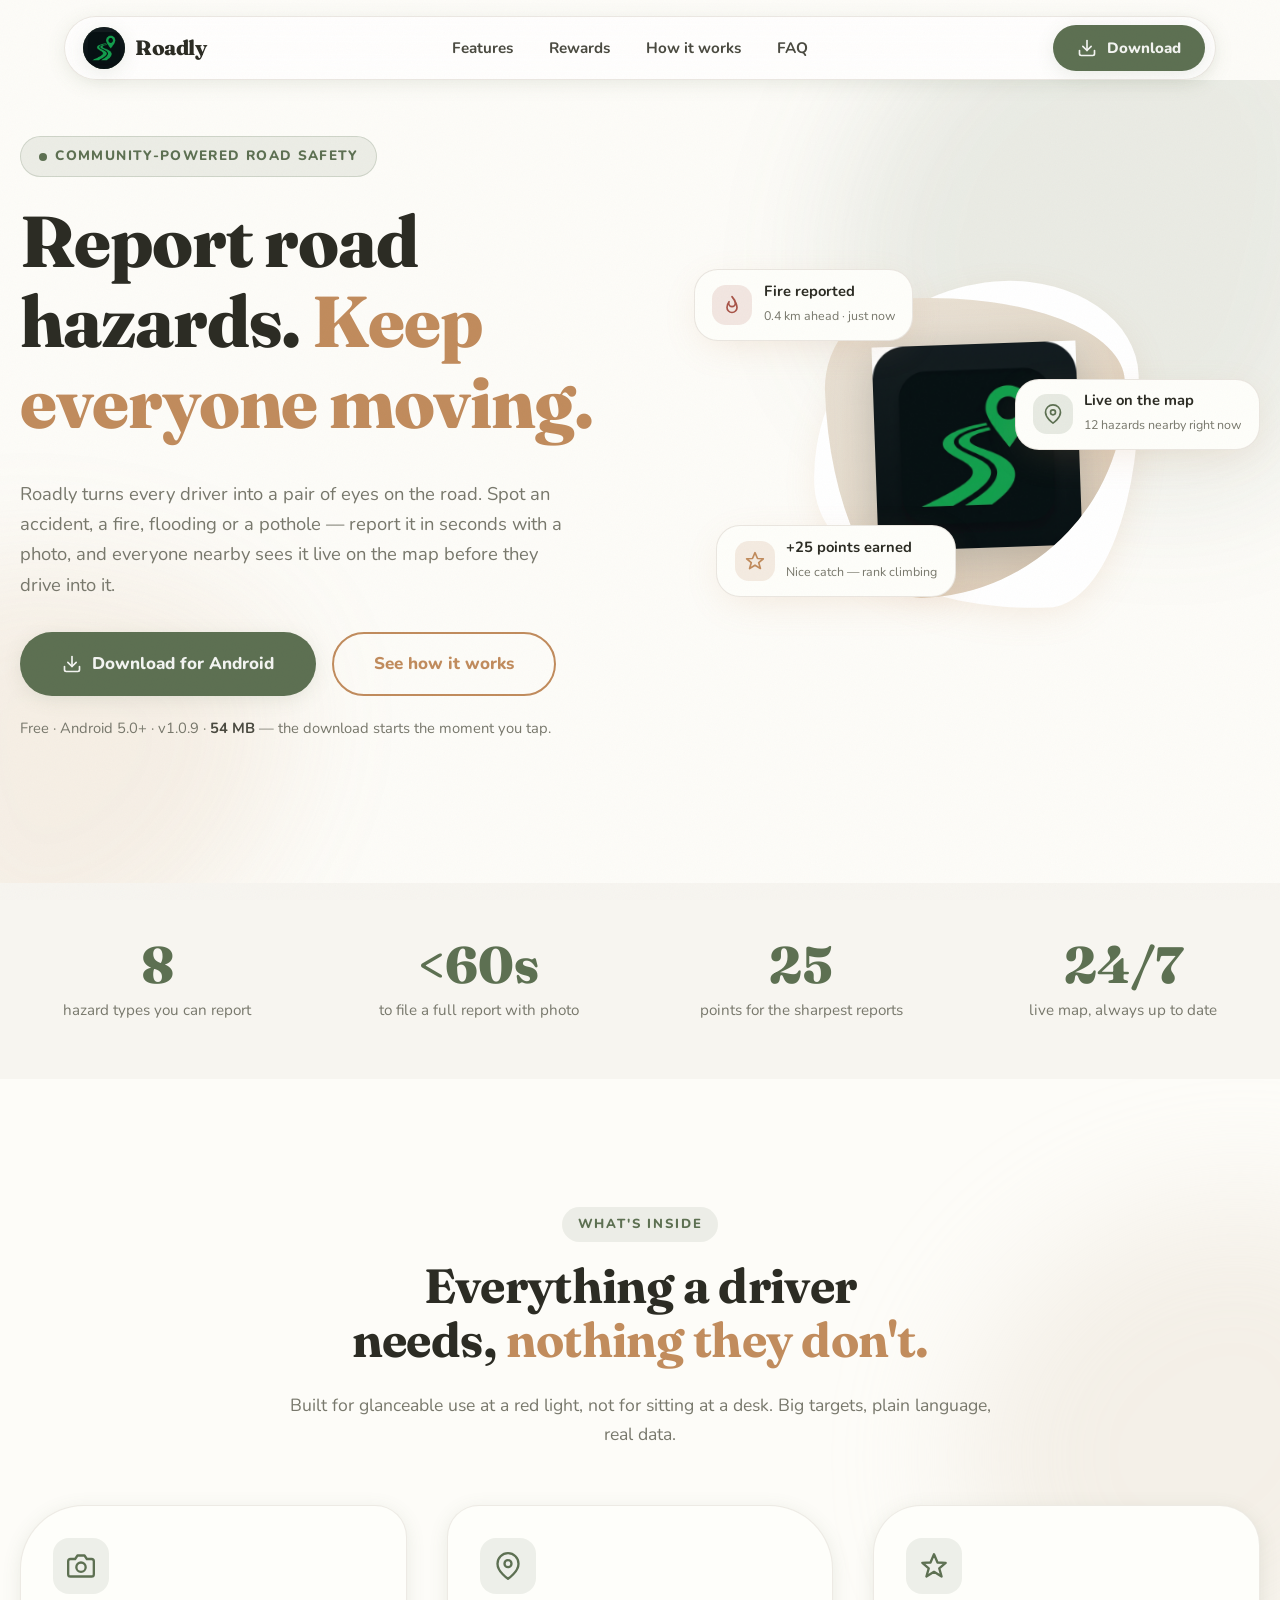
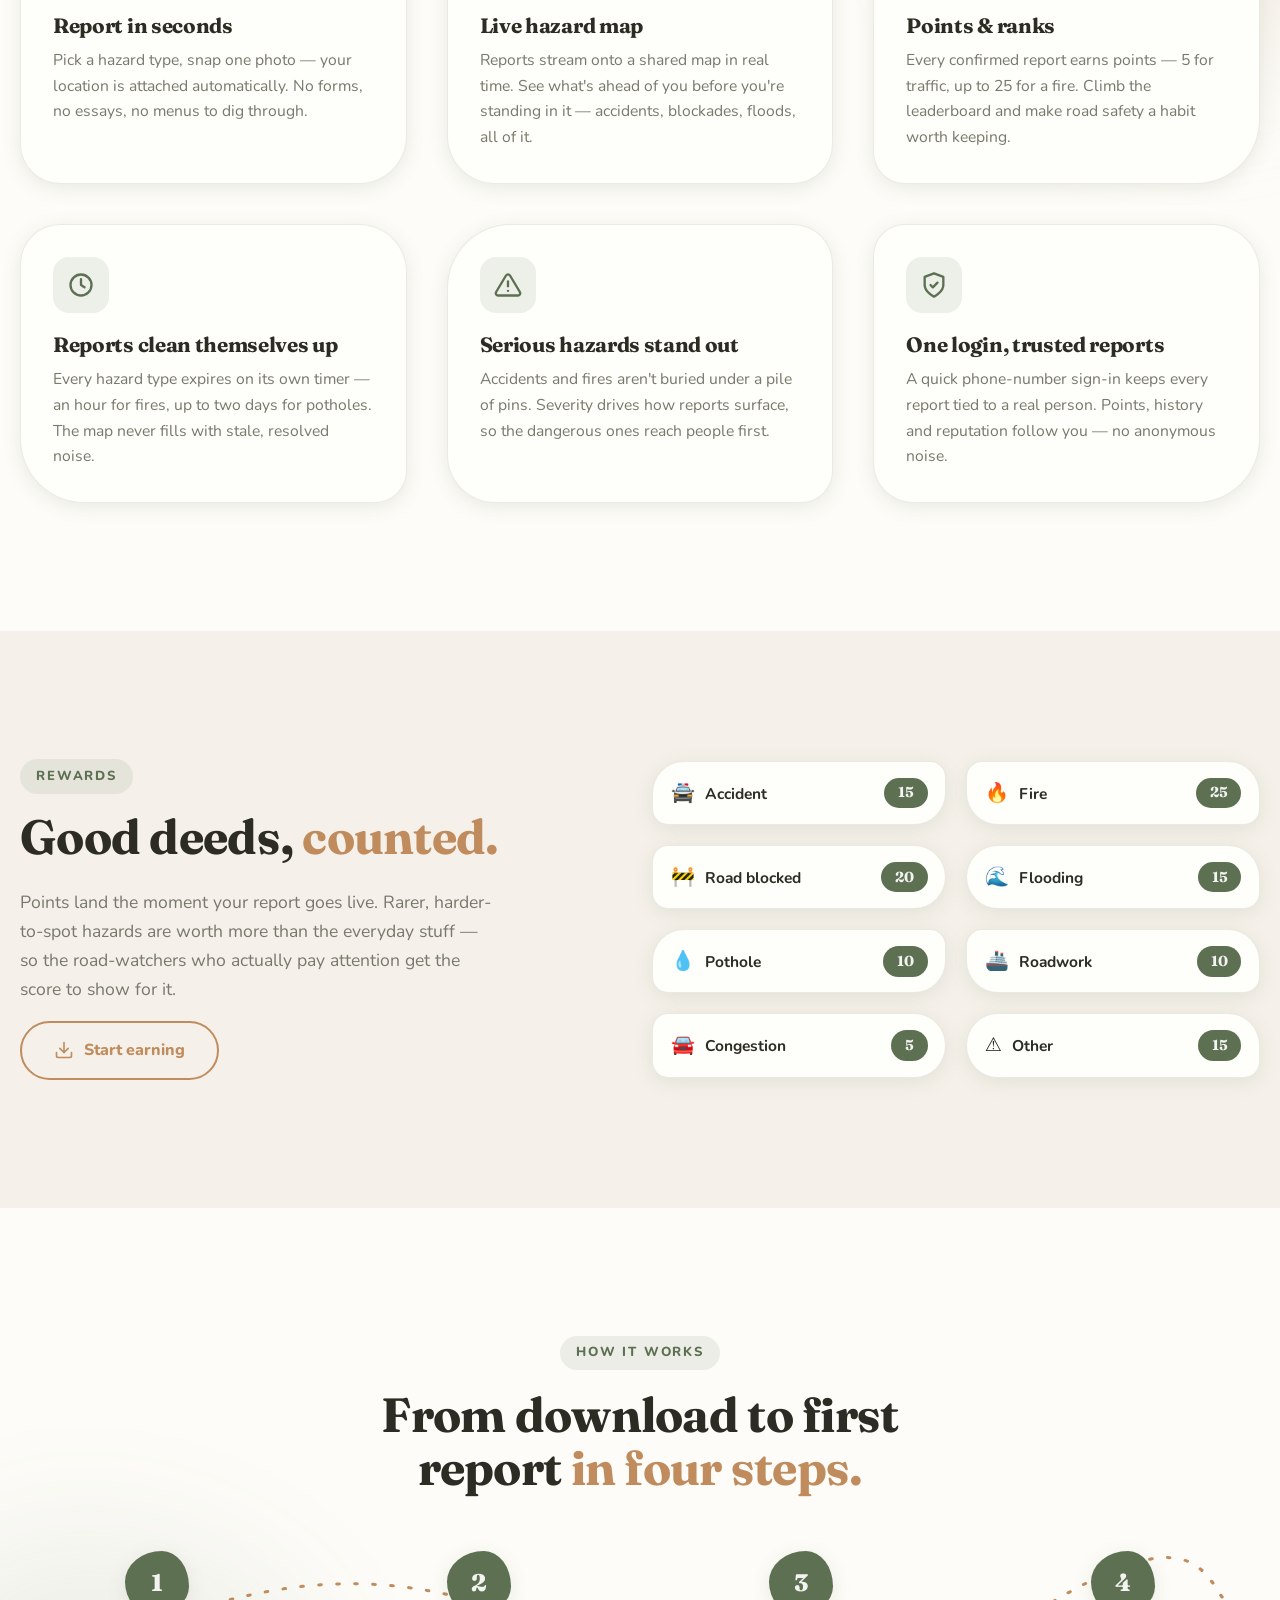
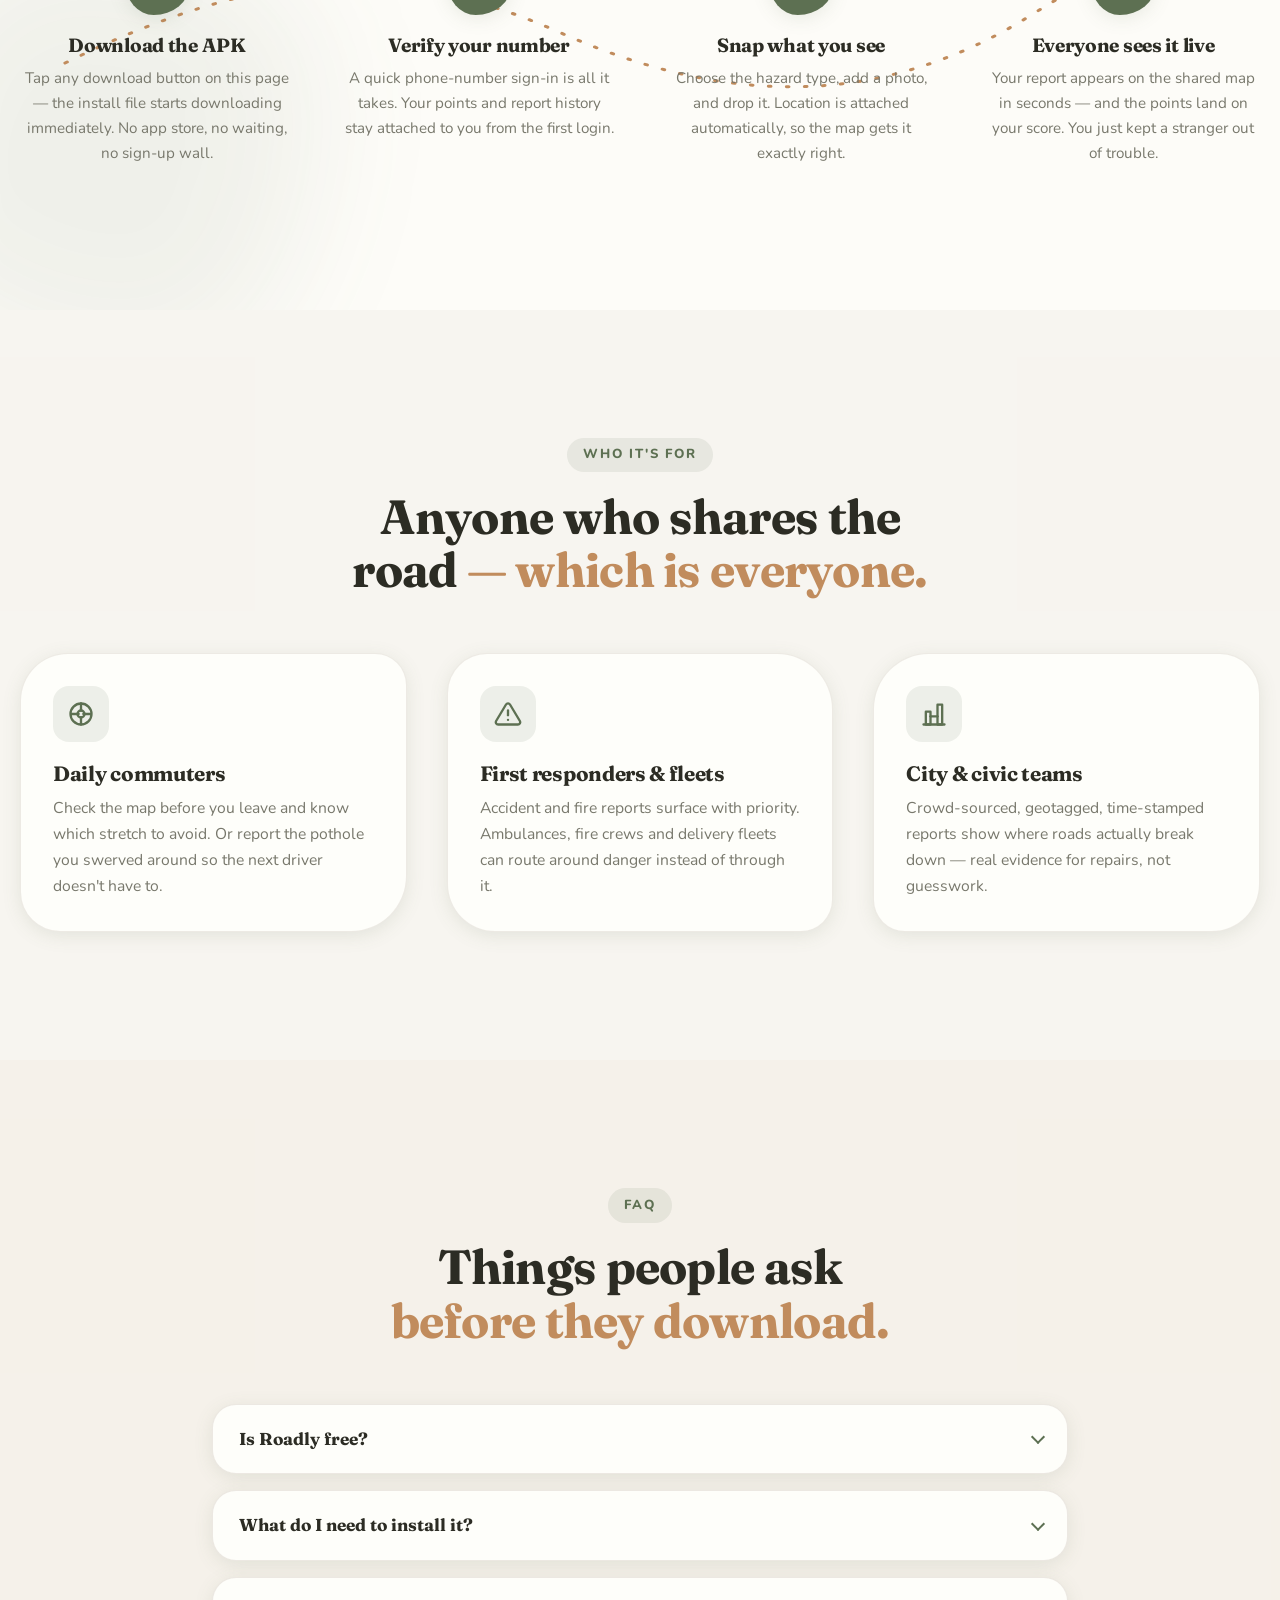
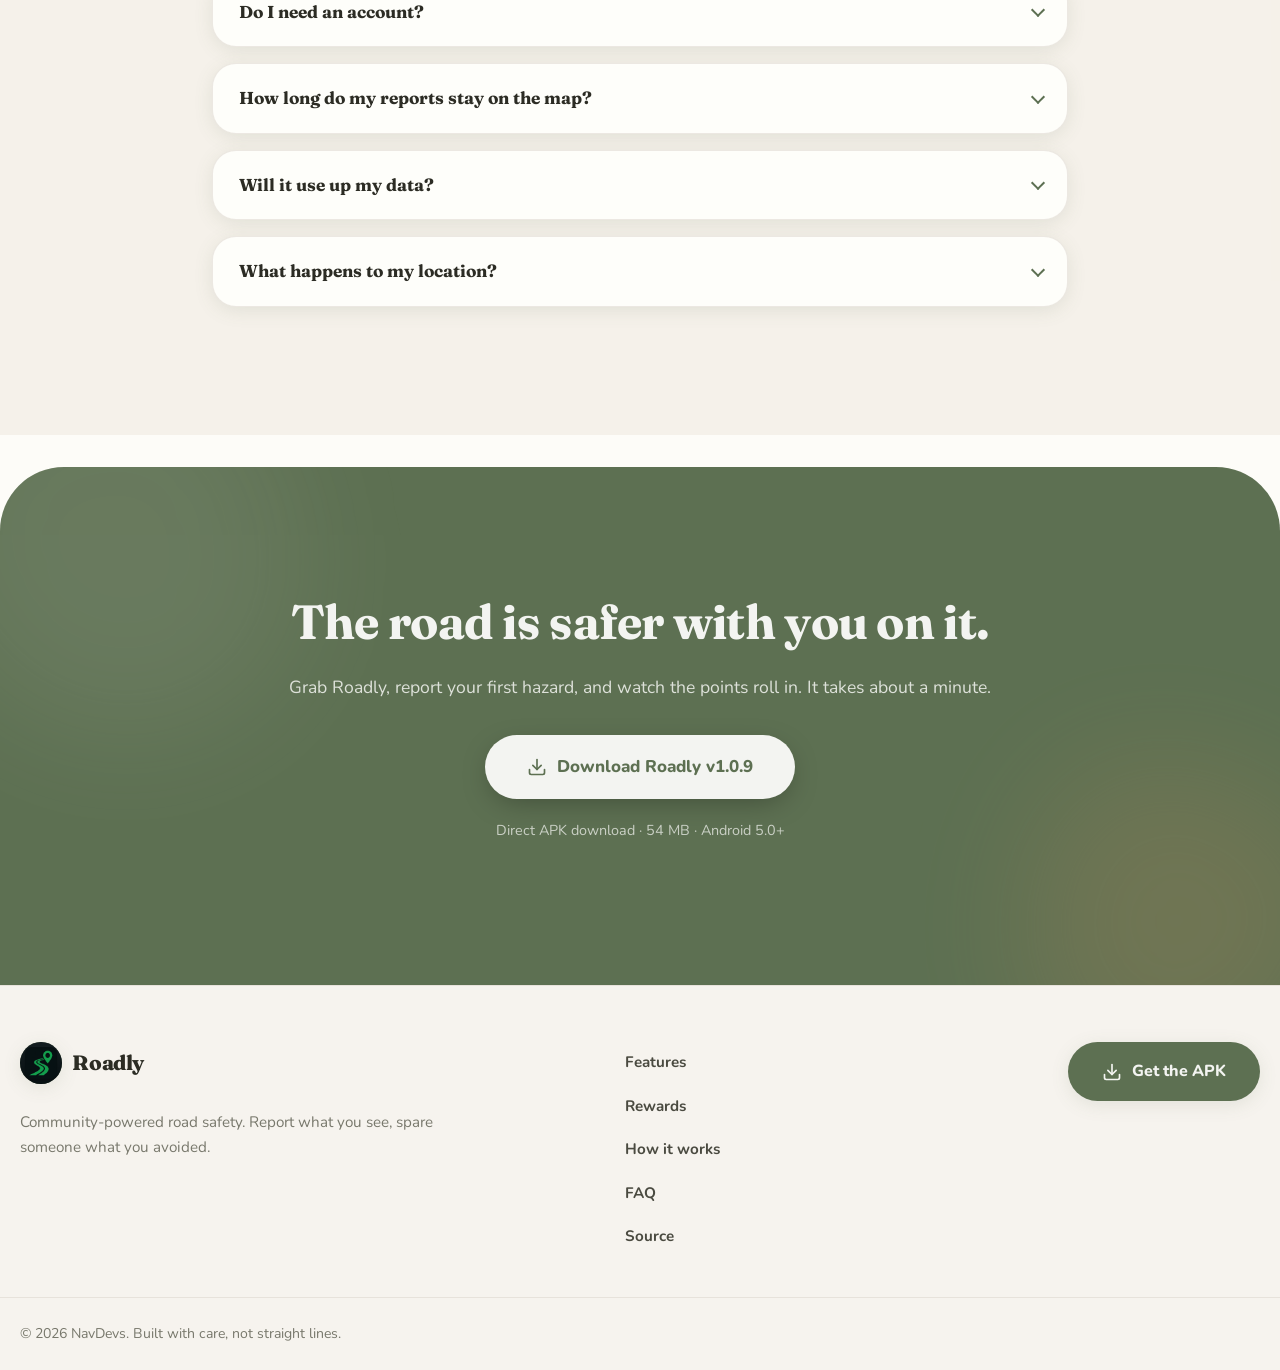
==== commit e0353aec: "docs: bump visible version labels to v1.0.9" ====
--- a/docs/index.html
+++ b/docs/index.html
@@ -91,7 +91,7 @@
           </div>
 
           <p class="hero-note">
-            Free &middot; Android 5.0+ &middot; v1.0.8 &middot; <strong>54&nbsp;MB</strong> —
+            Free &middot; Android 5.0+ &middot; v1.0.9 &middot; <strong>54&nbsp;MB</strong> —
             the download starts the moment you tap.
           </p>
         </div>
@@ -377,7 +377,7 @@
         <p>Grab Roadly, report your first hazard, and watch the points roll in. It takes about a minute.</p>
         <a class="btn btn-light btn-lg" href="https://github.com/NavDevs/Roadly-/releases/download/v1.0.9/Roadly-v1.0.9-final.apk">
           <svg class="icon" viewBox="0 0 24 24" fill="none" stroke="currentColor" stroke-width="2" stroke-linecap="round" stroke-linejoin="round" aria-hidden="true"><path d="M21 15v4a2 2 0 0 1-2 2H5a2 2 0 0 1-2-2v-4"/><polyline points="7 10 12 15 17 10"/><line x1="12" y1="15" x2="12" y2="3"/></svg>
-          Download Roadly v1.0.8
+          Download Roadly v1.0.9
         </a>
         <p class="cta-note">Direct APK download &middot; 54&nbsp;MB &middot; Android 5.0+</p>
       </div>
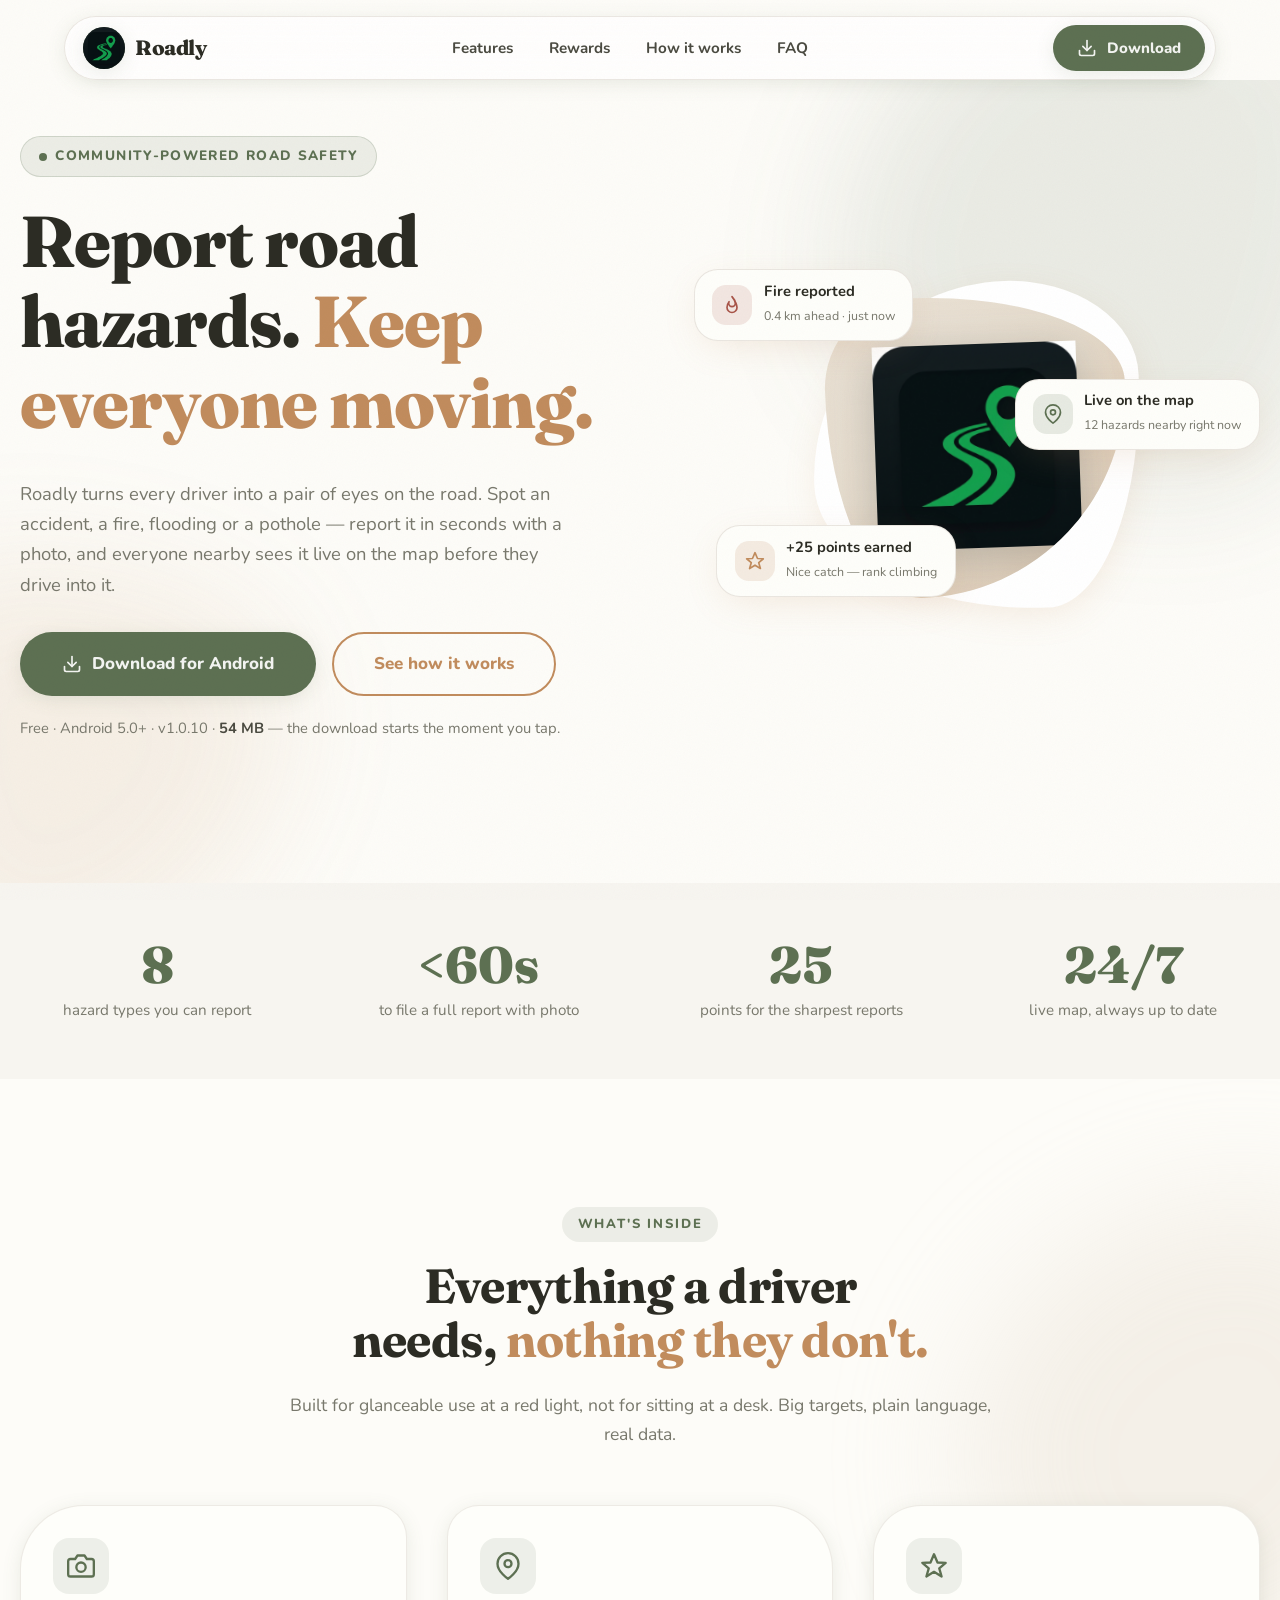
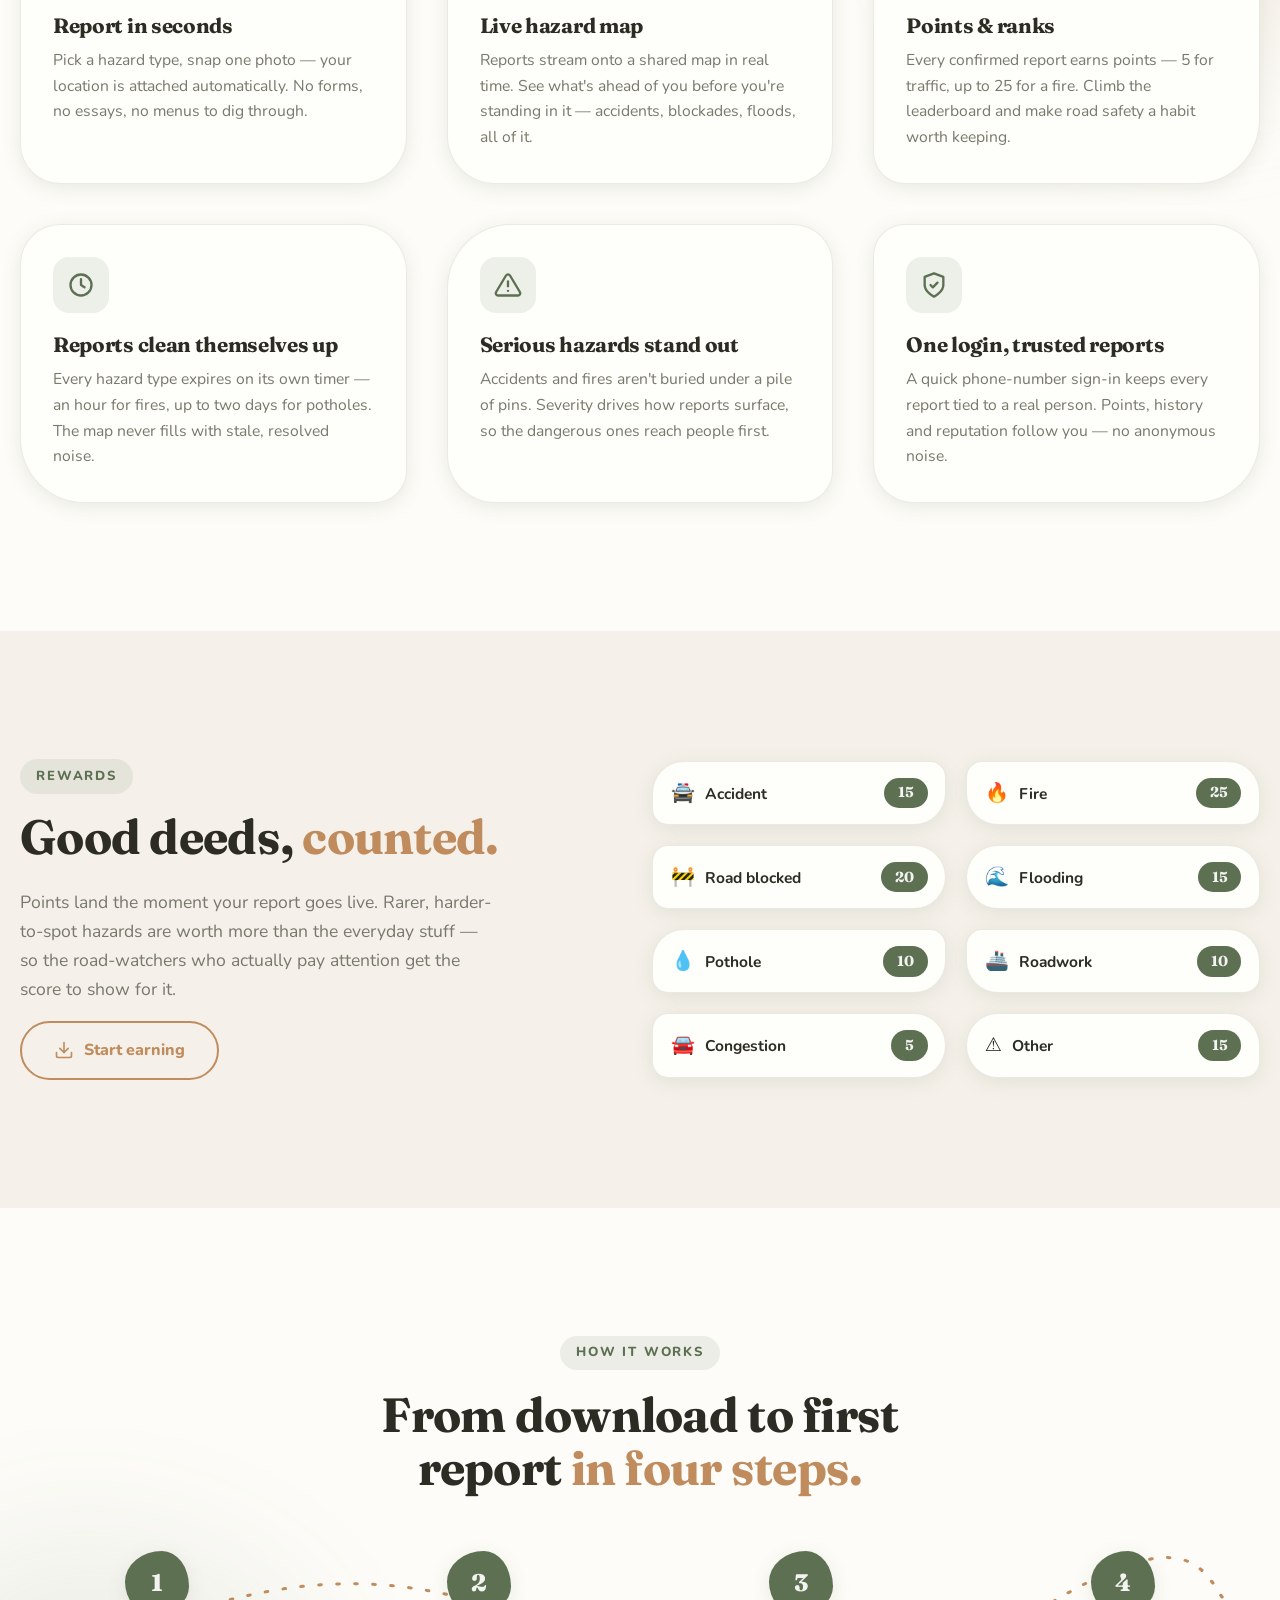
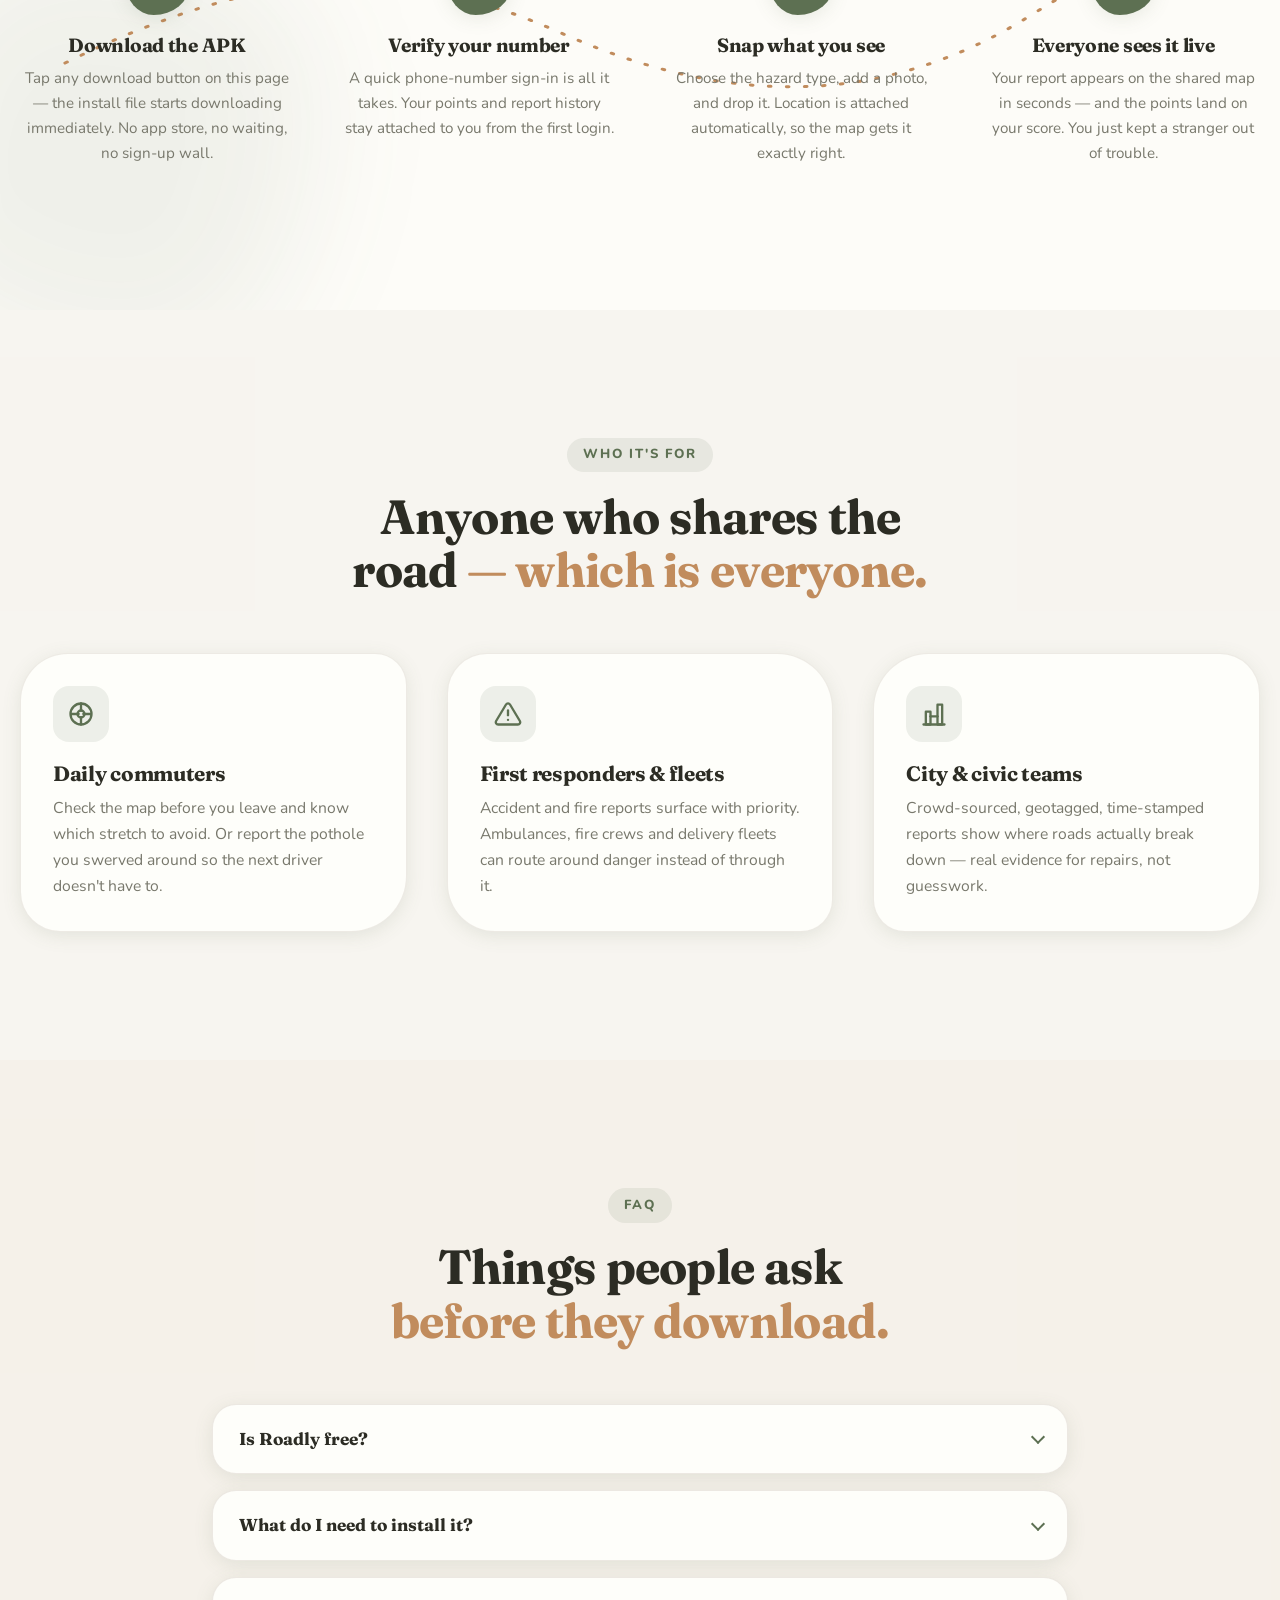
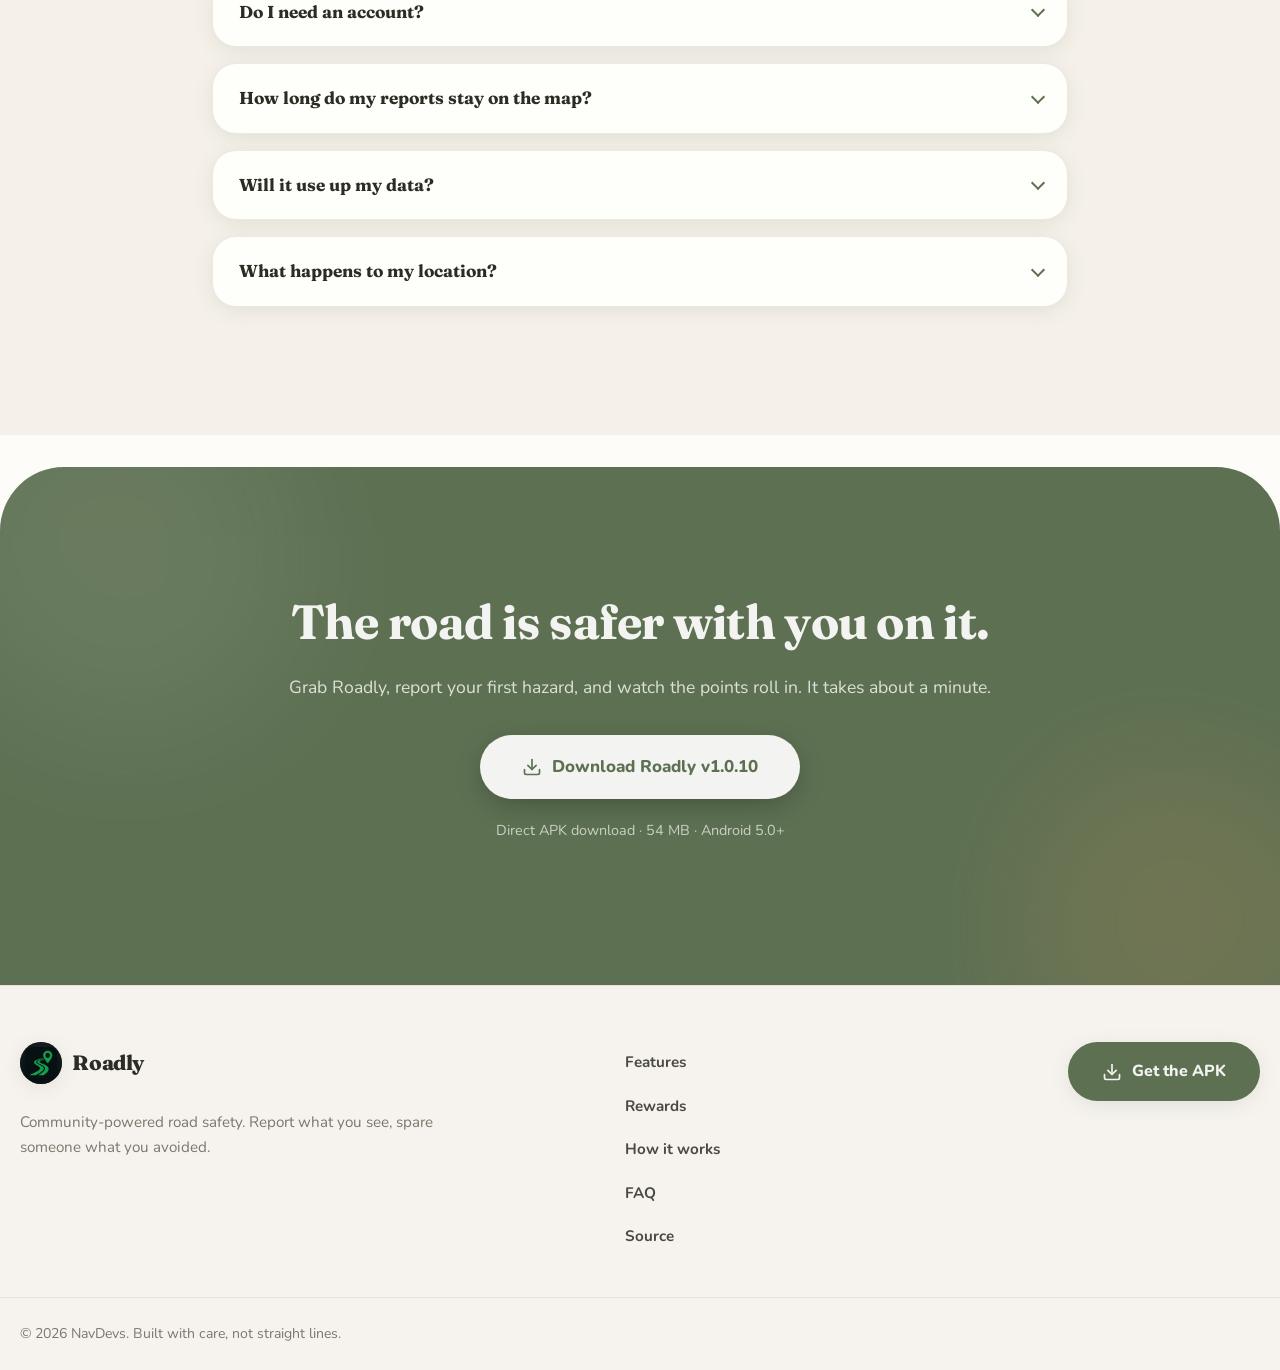
==== commit 6bc911b2: "v1.0.10: remove Active/Verified/Yours stat cards from home, bump version links" ====
--- a/docs/index.html
+++ b/docs/index.html
@@ -37,7 +37,7 @@
         </ul>
 
         <div class="nav-actions">
-          <a class="btn btn-primary btn-sm nav-cta" href="https://github.com/NavDevs/Roadly-/releases/download/v1.0.9/Roadly-v1.0.9-final.apk">
+          <a class="btn btn-primary btn-sm nav-cta" href="https://github.com/NavDevs/Roadly-/releases/download/v1.0.10/Roadly-v1.0.10-final.apk">
             <svg class="icon" viewBox="0 0 24 24" fill="none" stroke="currentColor" stroke-width="2" stroke-linecap="round" stroke-linejoin="round" aria-hidden="true"><path d="M21 15v4a2 2 0 0 1-2 2H5a2 2 0 0 1-2-2v-4"/><polyline points="7 10 12 15 17 10"/><line x1="12" y1="15" x2="12" y2="3"/></svg>
             Download
           </a>
@@ -55,7 +55,7 @@
           <li><a href="#how">How it works</a></li>
           <li><a href="#faq">FAQ</a></li>
         </ul>
-        <a class="btn btn-primary" href="https://github.com/NavDevs/Roadly-/releases/download/v1.0.9/Roadly-v1.0.9-final.apk">
+        <a class="btn btn-primary" href="https://github.com/NavDevs/Roadly-/releases/download/v1.0.10/Roadly-v1.0.10-final.apk">
           <svg class="icon" viewBox="0 0 24 24" fill="none" stroke="currentColor" stroke-width="2" stroke-linecap="round" stroke-linejoin="round" aria-hidden="true"><path d="M21 15v4a2 2 0 0 1-2 2H5a2 2 0 0 1-2-2v-4"/><polyline points="7 10 12 15 17 10"/><line x1="12" y1="15" x2="12" y2="3"/></svg>
           Download for Android
         </a>
@@ -83,7 +83,7 @@
           </p>
 
           <div class="hero-actions">
-            <a class="btn btn-primary btn-lg" href="https://github.com/NavDevs/Roadly-/releases/download/v1.0.9/Roadly-v1.0.9-final.apk">
+            <a class="btn btn-primary btn-lg" href="https://github.com/NavDevs/Roadly-/releases/download/v1.0.10/Roadly-v1.0.10-final.apk">
               <svg class="icon" viewBox="0 0 24 24" fill="none" stroke="currentColor" stroke-width="2" stroke-linecap="round" stroke-linejoin="round" aria-hidden="true"><path d="M21 15v4a2 2 0 0 1-2 2H5a2 2 0 0 1-2-2v-4"/><polyline points="7 10 12 15 17 10"/><line x1="12" y1="15" x2="12" y2="3"/></svg>
               Download for Android
             </a>
@@ -91,7 +91,7 @@
           </div>
 
           <p class="hero-note">
-            Free &middot; Android 5.0+ &middot; v1.0.9 &middot; <strong>54&nbsp;MB</strong> —
+            Free &middot; Android 5.0+ &middot; v1.0.10 &middot; <strong>54&nbsp;MB</strong> —
             the download starts the moment you tap.
           </p>
         </div>
@@ -236,7 +236,7 @@
             are worth more than the everyday stuff — so the road-watchers who actually
             pay attention get the score to show for it.
           </p>
-          <a class="btn btn-outline" href="https://github.com/NavDevs/Roadly-/releases/download/v1.0.9/Roadly-v1.0.9-final.apk">
+          <a class="btn btn-outline" href="https://github.com/NavDevs/Roadly-/releases/download/v1.0.10/Roadly-v1.0.10-final.apk">
             <svg class="icon" viewBox="0 0 24 24" fill="none" stroke="currentColor" stroke-width="2" stroke-linecap="round" stroke-linejoin="round" aria-hidden="true"><path d="M21 15v4a2 2 0 0 1-2 2H5a2 2 0 0 1-2-2v-4"/><polyline points="7 10 12 15 17 10"/><line x1="12" y1="15" x2="12" y2="3"/></svg>
             Start earning
           </a>
@@ -375,9 +375,9 @@
       <div class="container container-cta reveal">
         <h2>The road is safer with you on it.</h2>
         <p>Grab Roadly, report your first hazard, and watch the points roll in. It takes about a minute.</p>
-        <a class="btn btn-light btn-lg" href="https://github.com/NavDevs/Roadly-/releases/download/v1.0.9/Roadly-v1.0.9-final.apk">
+        <a class="btn btn-light btn-lg" href="https://github.com/NavDevs/Roadly-/releases/download/v1.0.10/Roadly-v1.0.10-final.apk">
           <svg class="icon" viewBox="0 0 24 24" fill="none" stroke="currentColor" stroke-width="2" stroke-linecap="round" stroke-linejoin="round" aria-hidden="true"><path d="M21 15v4a2 2 0 0 1-2 2H5a2 2 0 0 1-2-2v-4"/><polyline points="7 10 12 15 17 10"/><line x1="12" y1="15" x2="12" y2="3"/></svg>
-          Download Roadly v1.0.9
+          Download Roadly v1.0.10
         </a>
         <p class="cta-note">Direct APK download &middot; 54&nbsp;MB &middot; Android 5.0+</p>
       </div>
@@ -403,7 +403,7 @@
       </nav>
 
       <div class="footer-cta">
-        <a class="btn btn-primary" href="https://github.com/NavDevs/Roadly-/releases/download/v1.0.9/Roadly-v1.0.9-final.apk">
+        <a class="btn btn-primary" href="https://github.com/NavDevs/Roadly-/releases/download/v1.0.10/Roadly-v1.0.10-final.apk">
           <svg class="icon" viewBox="0 0 24 24" fill="none" stroke="currentColor" stroke-width="2" stroke-linecap="round" stroke-linejoin="round" aria-hidden="true"><path d="M21 15v4a2 2 0 0 1-2 2H5a2 2 0 0 1-2-2v-4"/><polyline points="7 10 12 15 17 10"/><line x1="12" y1="15" x2="12" y2="3"/></svg>
           Get the APK
         </a>
@@ -419,7 +419,7 @@
       <strong>Roadly</strong>
       <span>Free &middot; 54&nbsp;MB &middot; Android 5.0+</span>
     </span>
-    <a class="btn btn-primary btn-sm" href="https://github.com/NavDevs/Roadly-/releases/download/v1.0.9/Roadly-v1.0.9-final.apk">
+    <a class="btn btn-primary btn-sm" href="https://github.com/NavDevs/Roadly-/releases/download/v1.0.10/Roadly-v1.0.10-final.apk">
       <svg class="icon" viewBox="0 0 24 24" fill="none" stroke="currentColor" stroke-width="2" stroke-linecap="round" stroke-linejoin="round" aria-hidden="true"><path d="M21 15v4a2 2 0 0 1-2 2H5a2 2 0 0 1-2-2v-4"/><polyline points="7 10 12 15 17 10"/><line x1="12" y1="15" x2="12" y2="3"/></svg>
       Download
     </a>
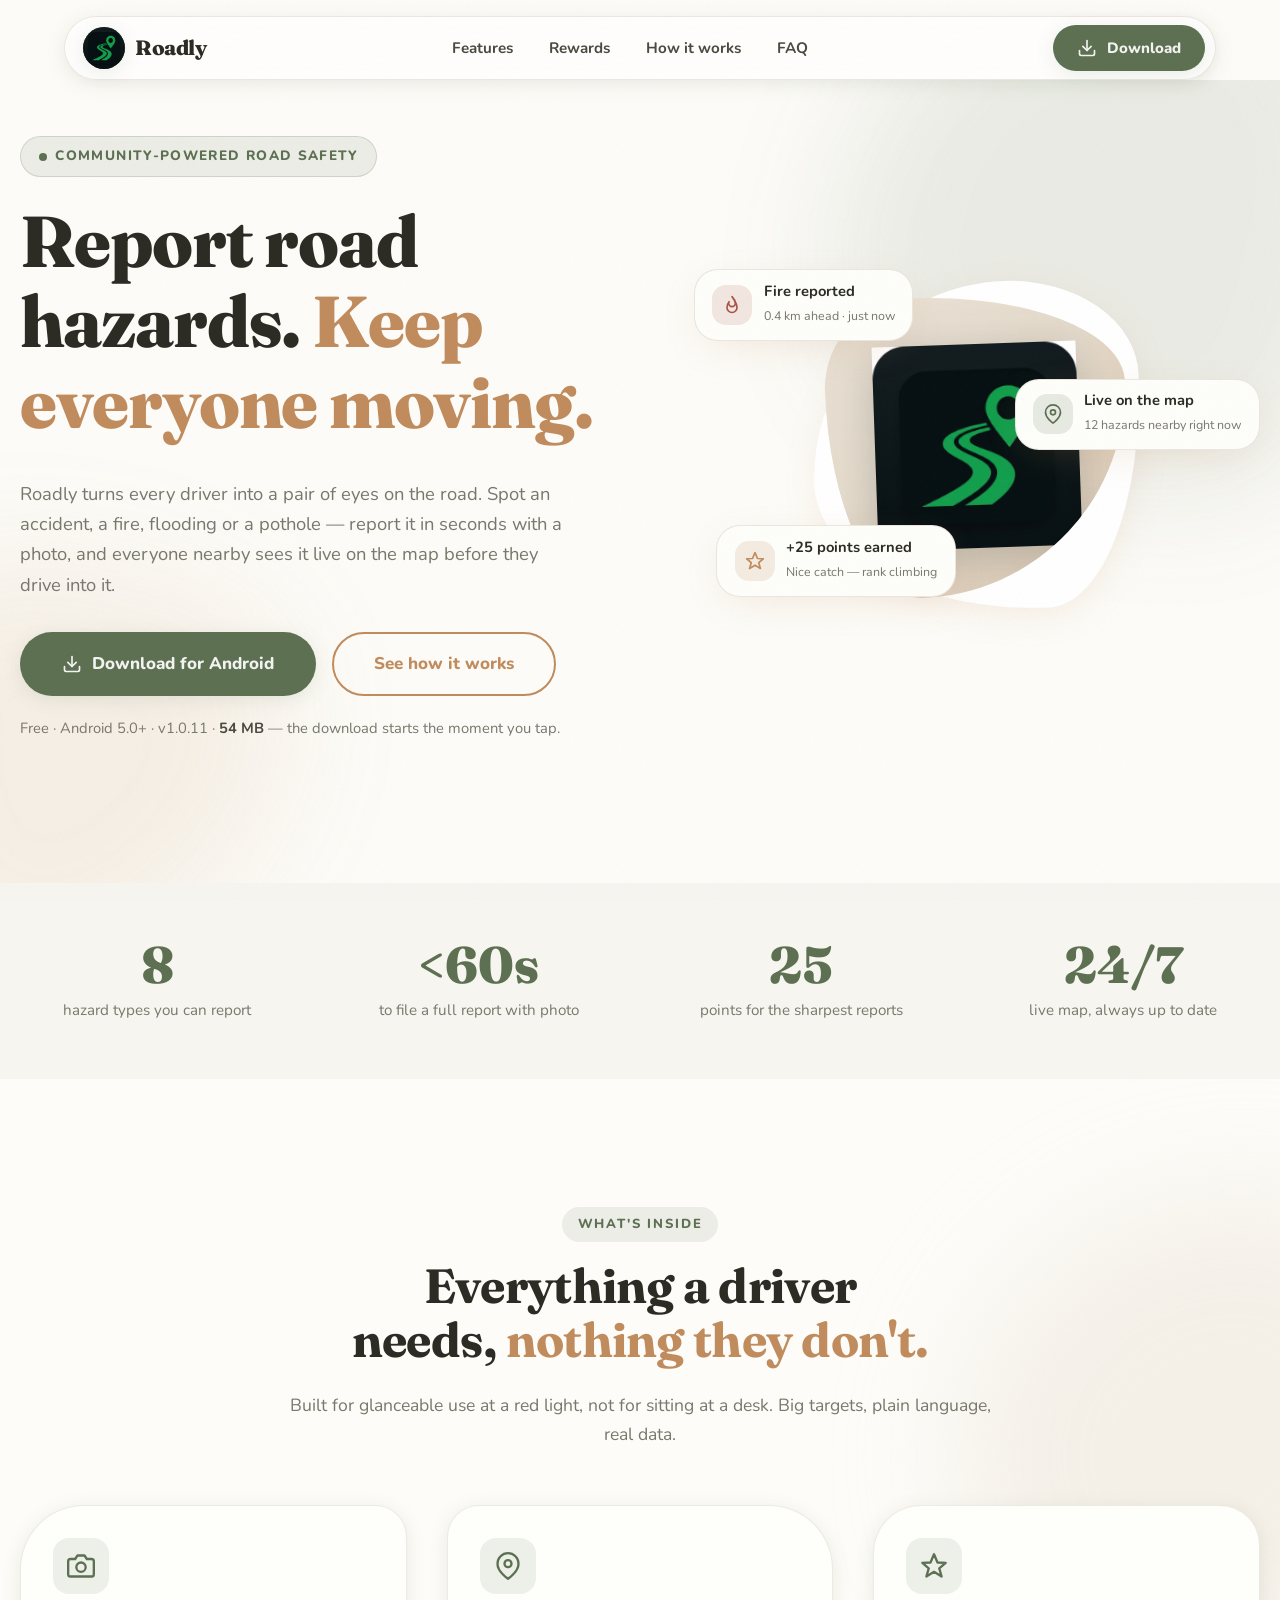
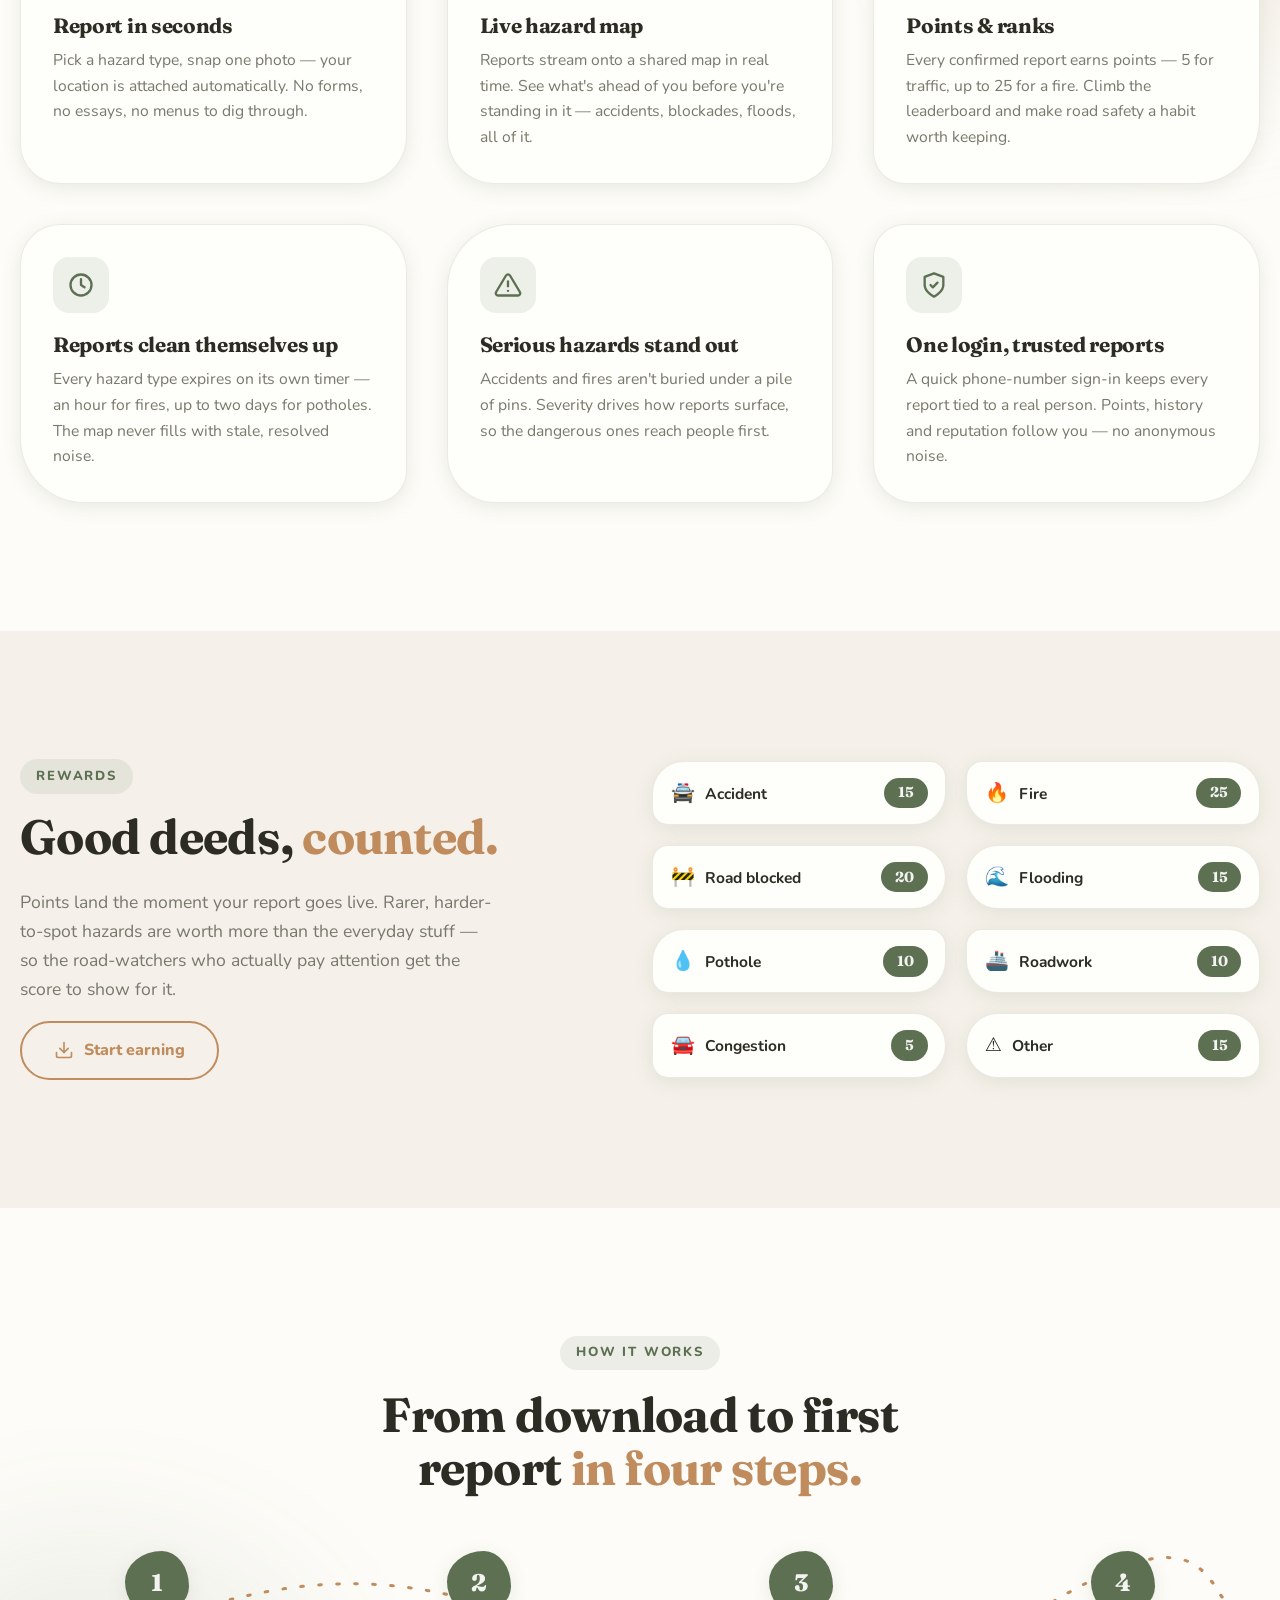
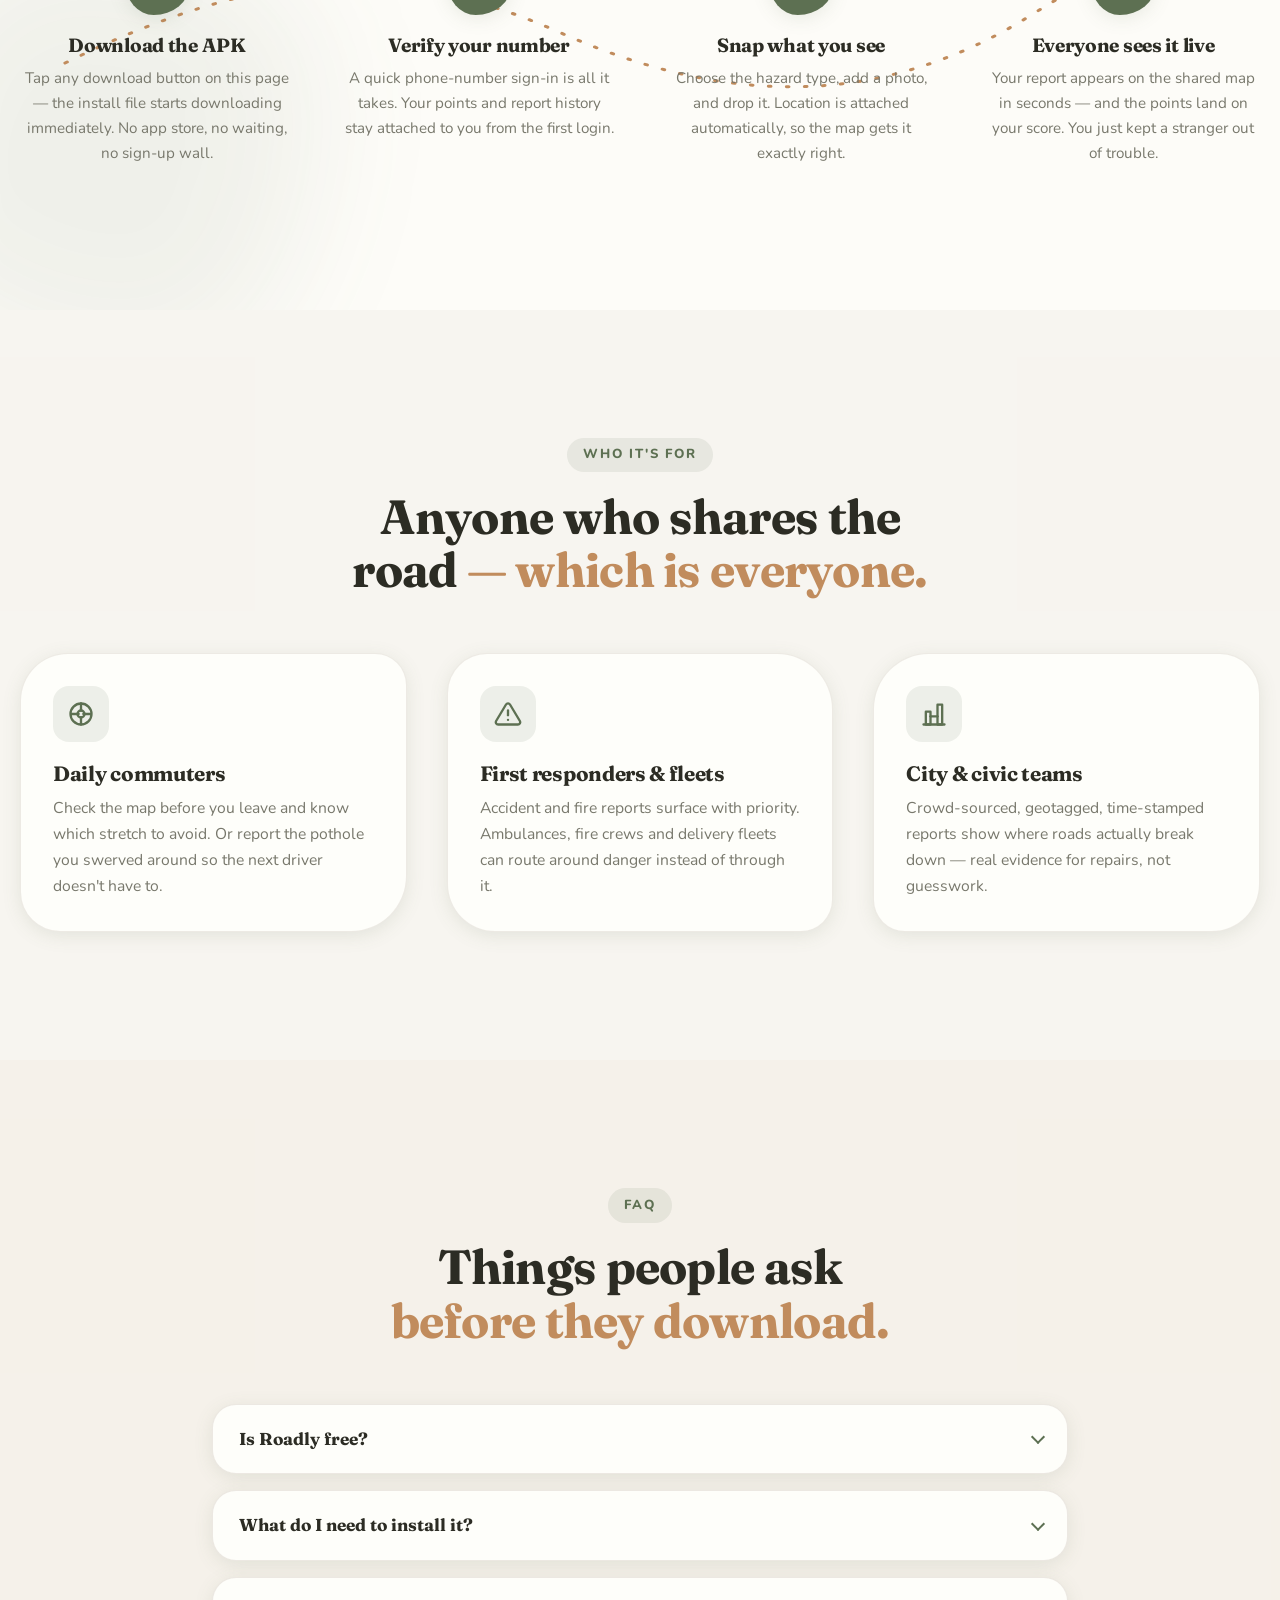
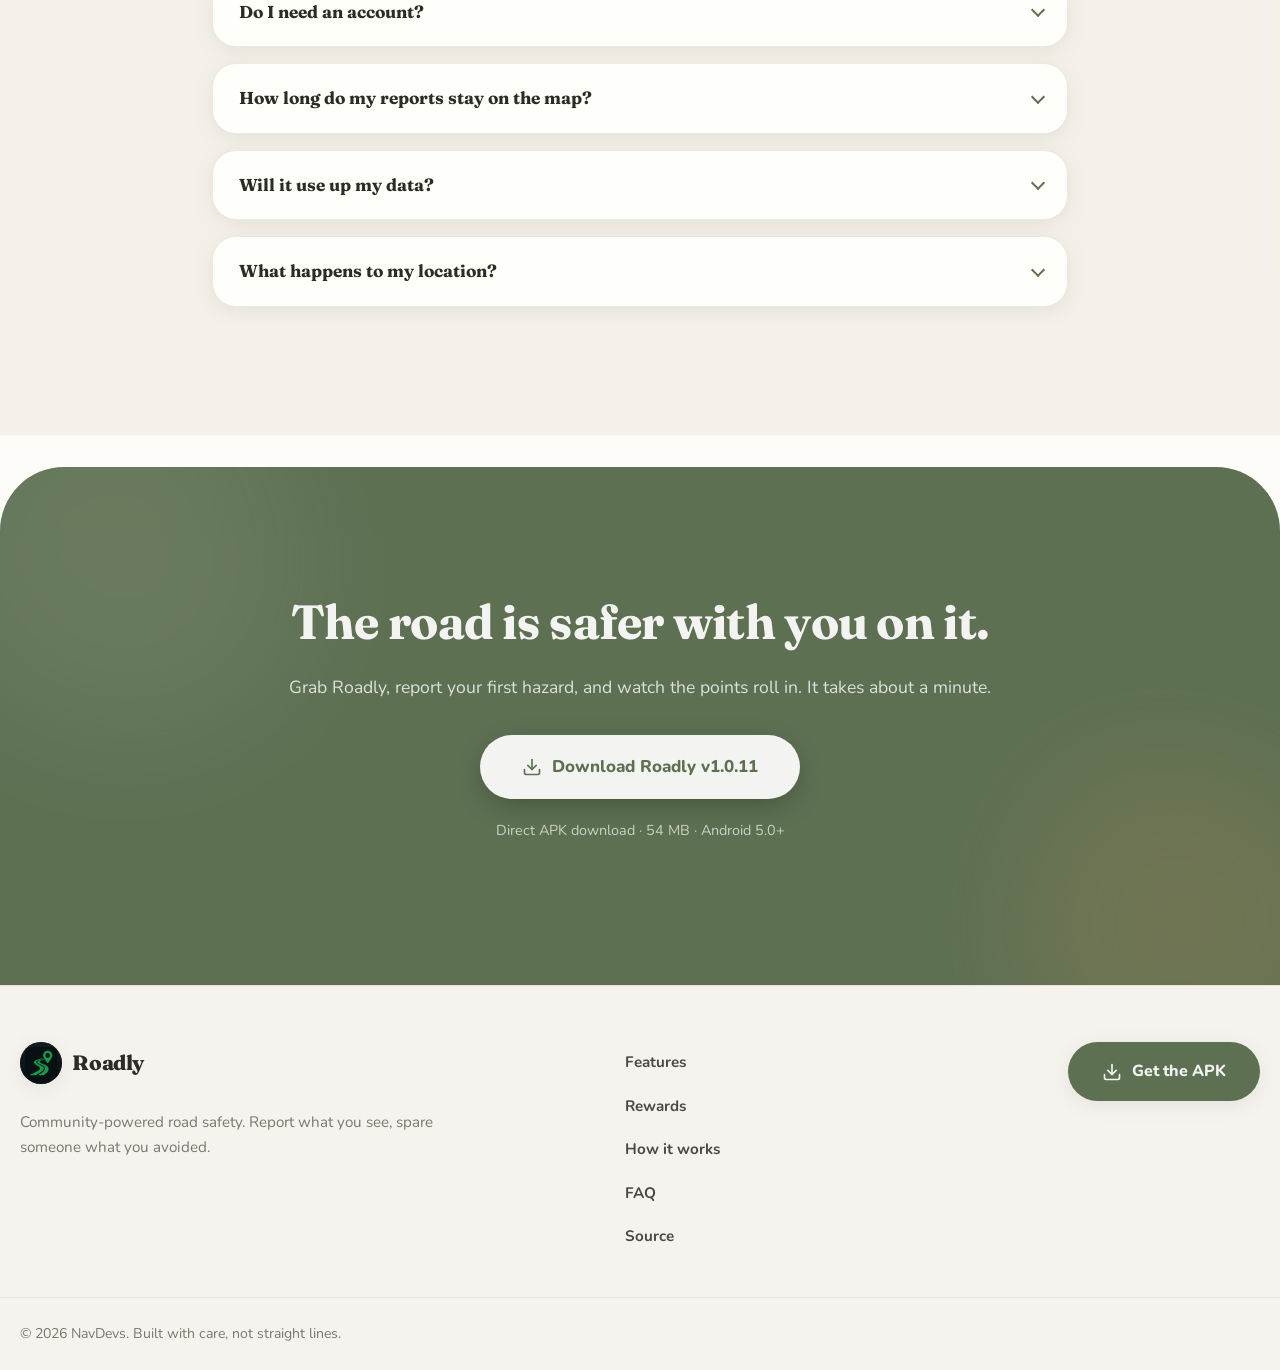
==== commit 743ffaa9: "v1.0.11: restore session across launches, live report re-sync on reconnect + 30s tick, website/READM" ====
--- a/docs/index.html
+++ b/docs/index.html
@@ -37,7 +37,7 @@
         </ul>
 
         <div class="nav-actions">
-          <a class="btn btn-primary btn-sm nav-cta" href="https://github.com/NavDevs/Roadly-/releases/download/v1.0.10/Roadly-v1.0.10-final.apk">
+          <a class="btn btn-primary btn-sm nav-cta" href="https://github.com/NavDevs/Roadly-/releases/download/v1.0.11/Roadly-v1.0.11-final.apk">
             <svg class="icon" viewBox="0 0 24 24" fill="none" stroke="currentColor" stroke-width="2" stroke-linecap="round" stroke-linejoin="round" aria-hidden="true"><path d="M21 15v4a2 2 0 0 1-2 2H5a2 2 0 0 1-2-2v-4"/><polyline points="7 10 12 15 17 10"/><line x1="12" y1="15" x2="12" y2="3"/></svg>
             Download
           </a>
@@ -55,7 +55,7 @@
           <li><a href="#how">How it works</a></li>
           <li><a href="#faq">FAQ</a></li>
         </ul>
-        <a class="btn btn-primary" href="https://github.com/NavDevs/Roadly-/releases/download/v1.0.10/Roadly-v1.0.10-final.apk">
+        <a class="btn btn-primary" href="https://github.com/NavDevs/Roadly-/releases/download/v1.0.11/Roadly-v1.0.11-final.apk">
           <svg class="icon" viewBox="0 0 24 24" fill="none" stroke="currentColor" stroke-width="2" stroke-linecap="round" stroke-linejoin="round" aria-hidden="true"><path d="M21 15v4a2 2 0 0 1-2 2H5a2 2 0 0 1-2-2v-4"/><polyline points="7 10 12 15 17 10"/><line x1="12" y1="15" x2="12" y2="3"/></svg>
           Download for Android
         </a>
@@ -83,7 +83,7 @@
           </p>
 
           <div class="hero-actions">
-            <a class="btn btn-primary btn-lg" href="https://github.com/NavDevs/Roadly-/releases/download/v1.0.10/Roadly-v1.0.10-final.apk">
+            <a class="btn btn-primary btn-lg" href="https://github.com/NavDevs/Roadly-/releases/download/v1.0.11/Roadly-v1.0.11-final.apk">
               <svg class="icon" viewBox="0 0 24 24" fill="none" stroke="currentColor" stroke-width="2" stroke-linecap="round" stroke-linejoin="round" aria-hidden="true"><path d="M21 15v4a2 2 0 0 1-2 2H5a2 2 0 0 1-2-2v-4"/><polyline points="7 10 12 15 17 10"/><line x1="12" y1="15" x2="12" y2="3"/></svg>
               Download for Android
             </a>
@@ -91,7 +91,7 @@
           </div>
 
           <p class="hero-note">
-            Free &middot; Android 5.0+ &middot; v1.0.10 &middot; <strong>54&nbsp;MB</strong> —
+            Free &middot; Android 5.0+ &middot; v1.0.11 &middot; <strong>54&nbsp;MB</strong> —
             the download starts the moment you tap.
           </p>
         </div>
@@ -236,7 +236,7 @@
             are worth more than the everyday stuff — so the road-watchers who actually
             pay attention get the score to show for it.
           </p>
-          <a class="btn btn-outline" href="https://github.com/NavDevs/Roadly-/releases/download/v1.0.10/Roadly-v1.0.10-final.apk">
+          <a class="btn btn-outline" href="https://github.com/NavDevs/Roadly-/releases/download/v1.0.11/Roadly-v1.0.11-final.apk">
             <svg class="icon" viewBox="0 0 24 24" fill="none" stroke="currentColor" stroke-width="2" stroke-linecap="round" stroke-linejoin="round" aria-hidden="true"><path d="M21 15v4a2 2 0 0 1-2 2H5a2 2 0 0 1-2-2v-4"/><polyline points="7 10 12 15 17 10"/><line x1="12" y1="15" x2="12" y2="3"/></svg>
             Start earning
           </a>
@@ -375,9 +375,9 @@
       <div class="container container-cta reveal">
         <h2>The road is safer with you on it.</h2>
         <p>Grab Roadly, report your first hazard, and watch the points roll in. It takes about a minute.</p>
-        <a class="btn btn-light btn-lg" href="https://github.com/NavDevs/Roadly-/releases/download/v1.0.10/Roadly-v1.0.10-final.apk">
+        <a class="btn btn-light btn-lg" href="https://github.com/NavDevs/Roadly-/releases/download/v1.0.11/Roadly-v1.0.11-final.apk">
           <svg class="icon" viewBox="0 0 24 24" fill="none" stroke="currentColor" stroke-width="2" stroke-linecap="round" stroke-linejoin="round" aria-hidden="true"><path d="M21 15v4a2 2 0 0 1-2 2H5a2 2 0 0 1-2-2v-4"/><polyline points="7 10 12 15 17 10"/><line x1="12" y1="15" x2="12" y2="3"/></svg>
-          Download Roadly v1.0.10
+          Download Roadly v1.0.11
         </a>
         <p class="cta-note">Direct APK download &middot; 54&nbsp;MB &middot; Android 5.0+</p>
       </div>
@@ -403,7 +403,7 @@
       </nav>
 
       <div class="footer-cta">
-        <a class="btn btn-primary" href="https://github.com/NavDevs/Roadly-/releases/download/v1.0.10/Roadly-v1.0.10-final.apk">
+        <a class="btn btn-primary" href="https://github.com/NavDevs/Roadly-/releases/download/v1.0.11/Roadly-v1.0.11-final.apk">
           <svg class="icon" viewBox="0 0 24 24" fill="none" stroke="currentColor" stroke-width="2" stroke-linecap="round" stroke-linejoin="round" aria-hidden="true"><path d="M21 15v4a2 2 0 0 1-2 2H5a2 2 0 0 1-2-2v-4"/><polyline points="7 10 12 15 17 10"/><line x1="12" y1="15" x2="12" y2="3"/></svg>
           Get the APK
         </a>
@@ -419,7 +419,7 @@
       <strong>Roadly</strong>
       <span>Free &middot; 54&nbsp;MB &middot; Android 5.0+</span>
     </span>
-    <a class="btn btn-primary btn-sm" href="https://github.com/NavDevs/Roadly-/releases/download/v1.0.10/Roadly-v1.0.10-final.apk">
+    <a class="btn btn-primary btn-sm" href="https://github.com/NavDevs/Roadly-/releases/download/v1.0.11/Roadly-v1.0.11-final.apk">
       <svg class="icon" viewBox="0 0 24 24" fill="none" stroke="currentColor" stroke-width="2" stroke-linecap="round" stroke-linejoin="round" aria-hidden="true"><path d="M21 15v4a2 2 0 0 1-2 2H5a2 2 0 0 1-2-2v-4"/><polyline points="7 10 12 15 17 10"/><line x1="12" y1="15" x2="12" y2="3"/></svg>
       Download
     </a>
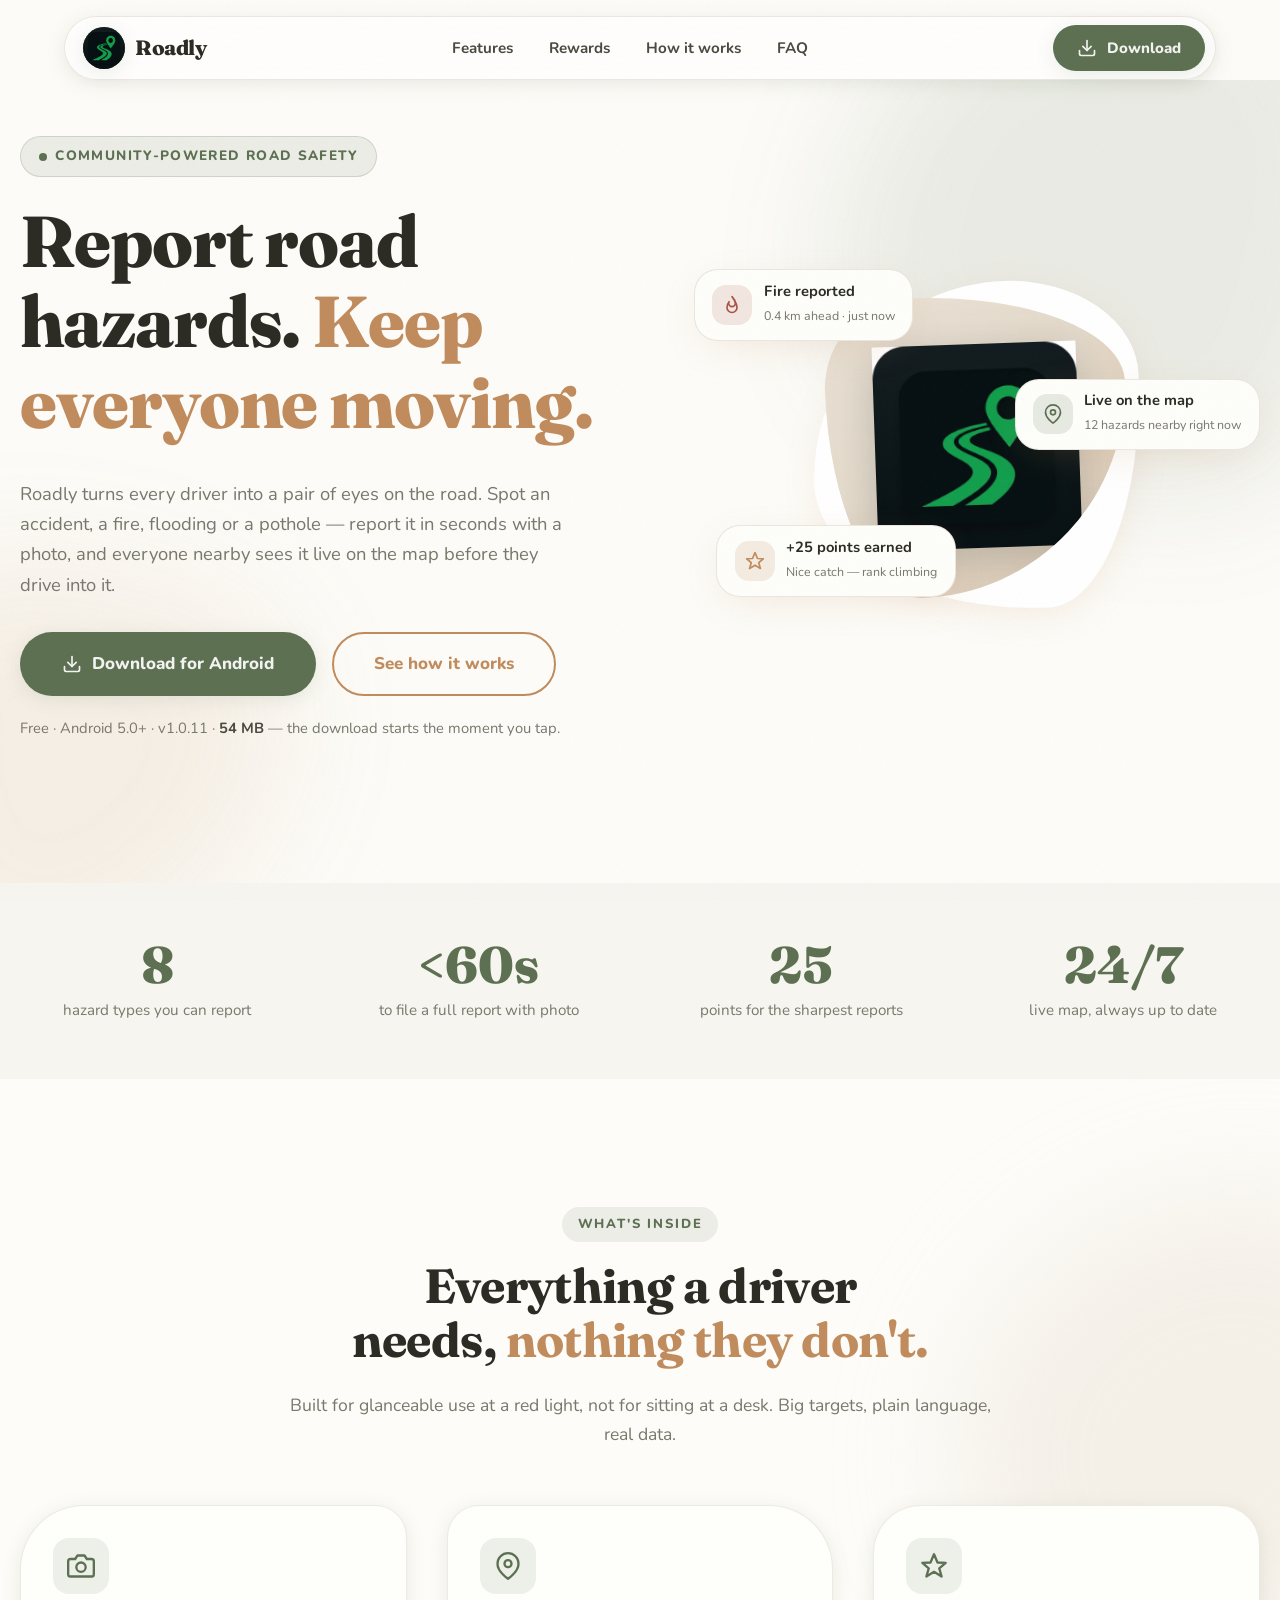
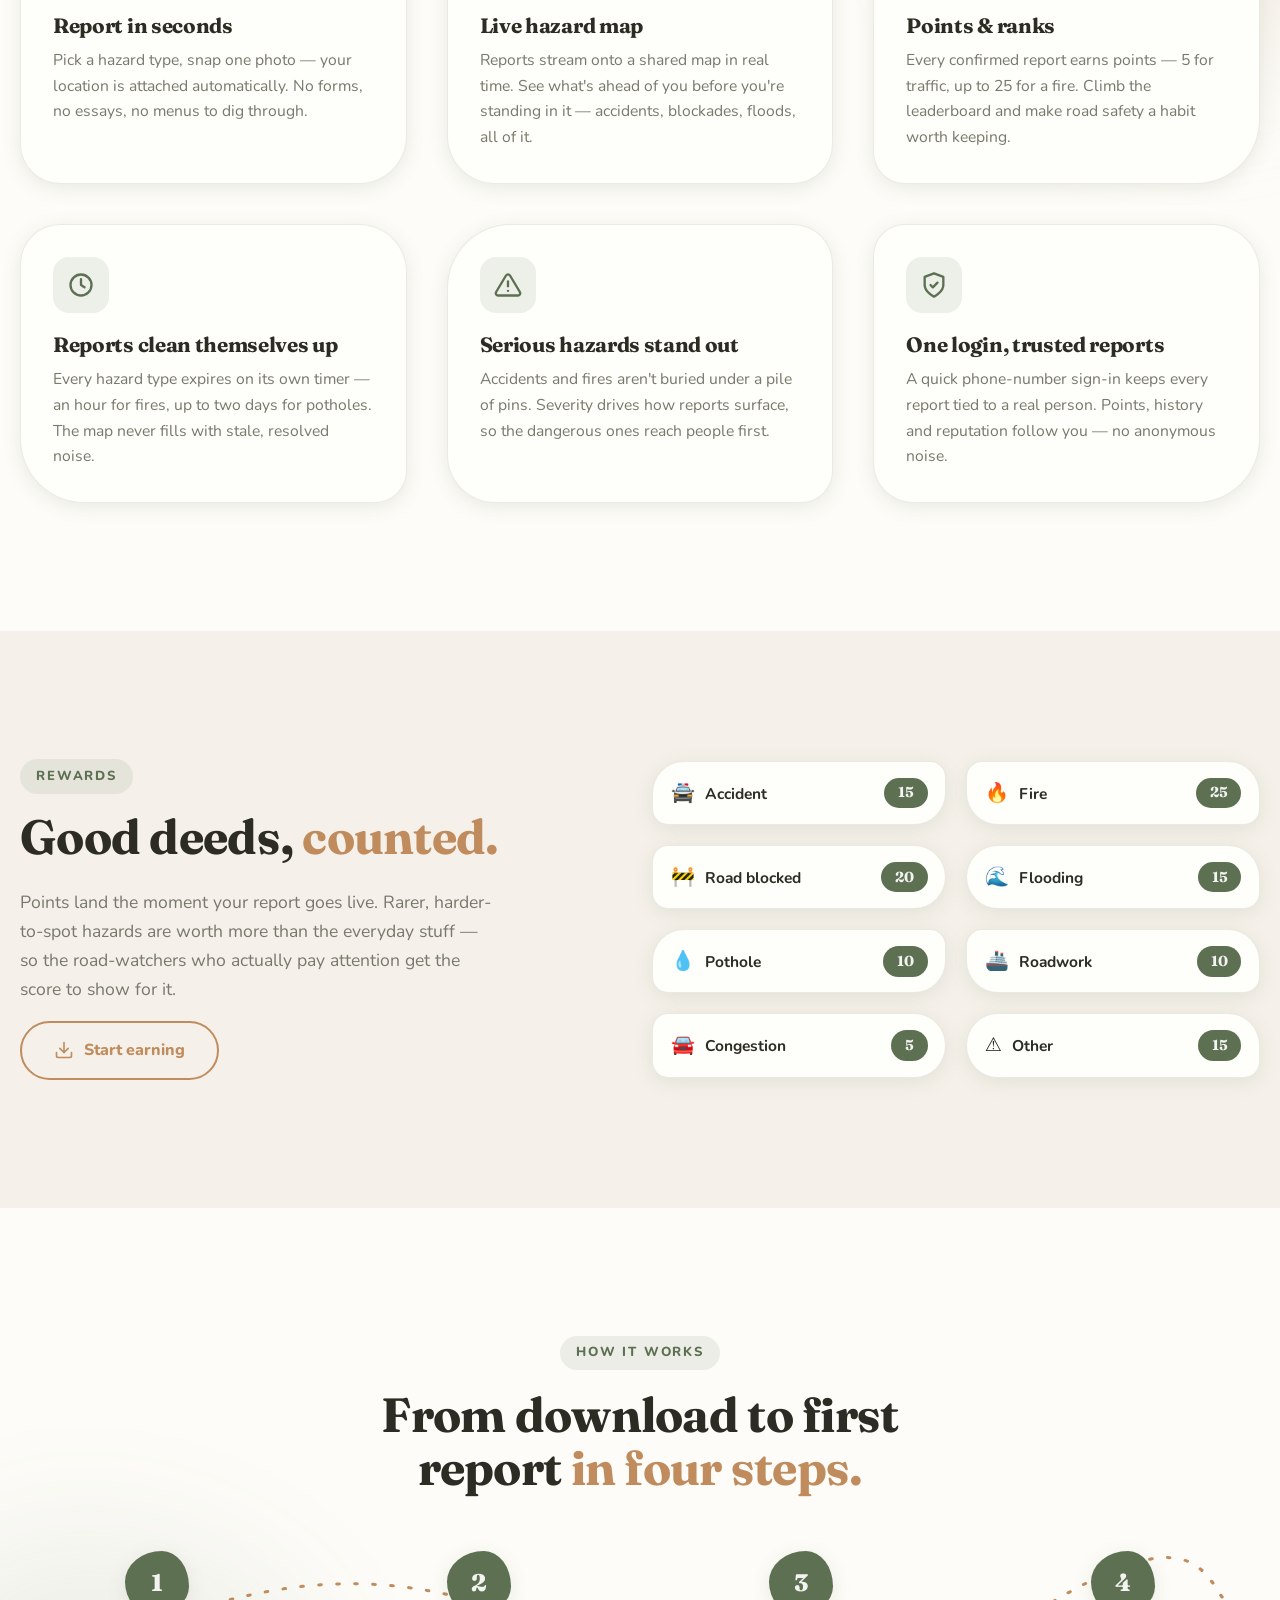
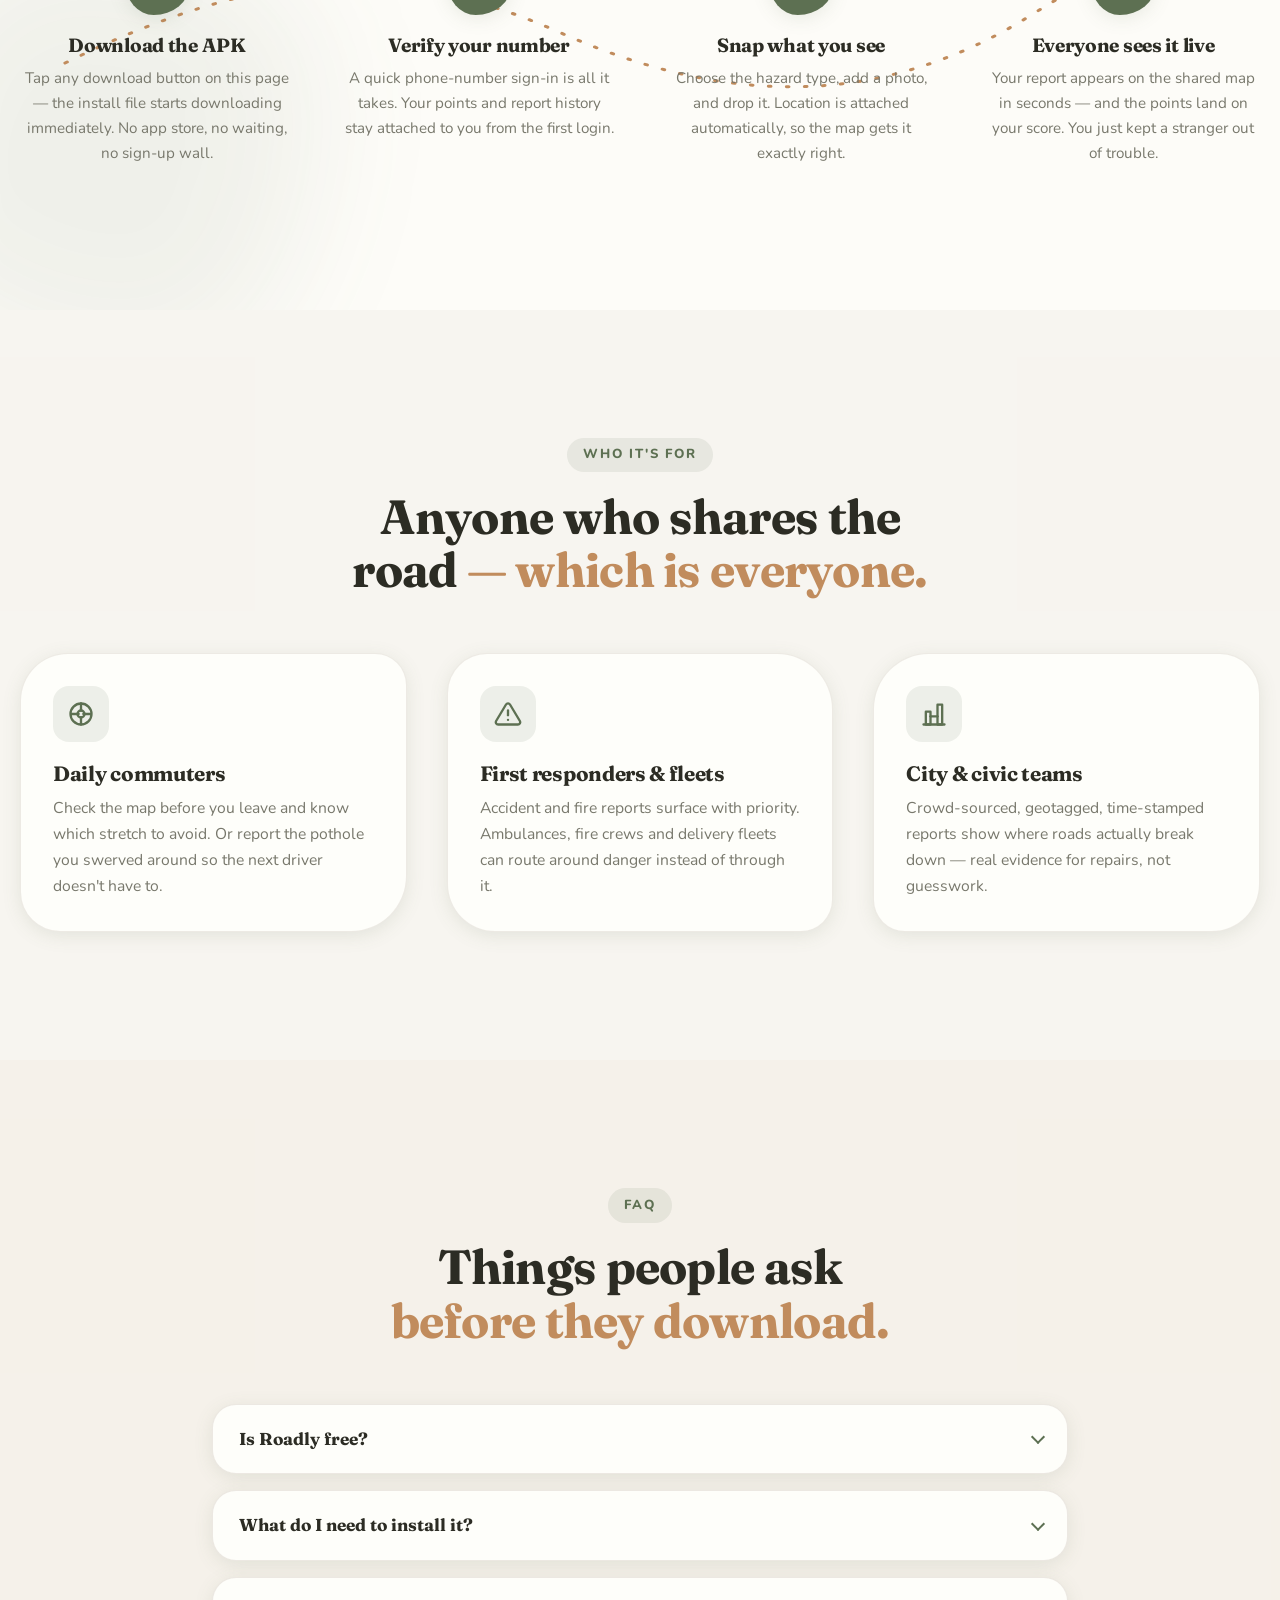
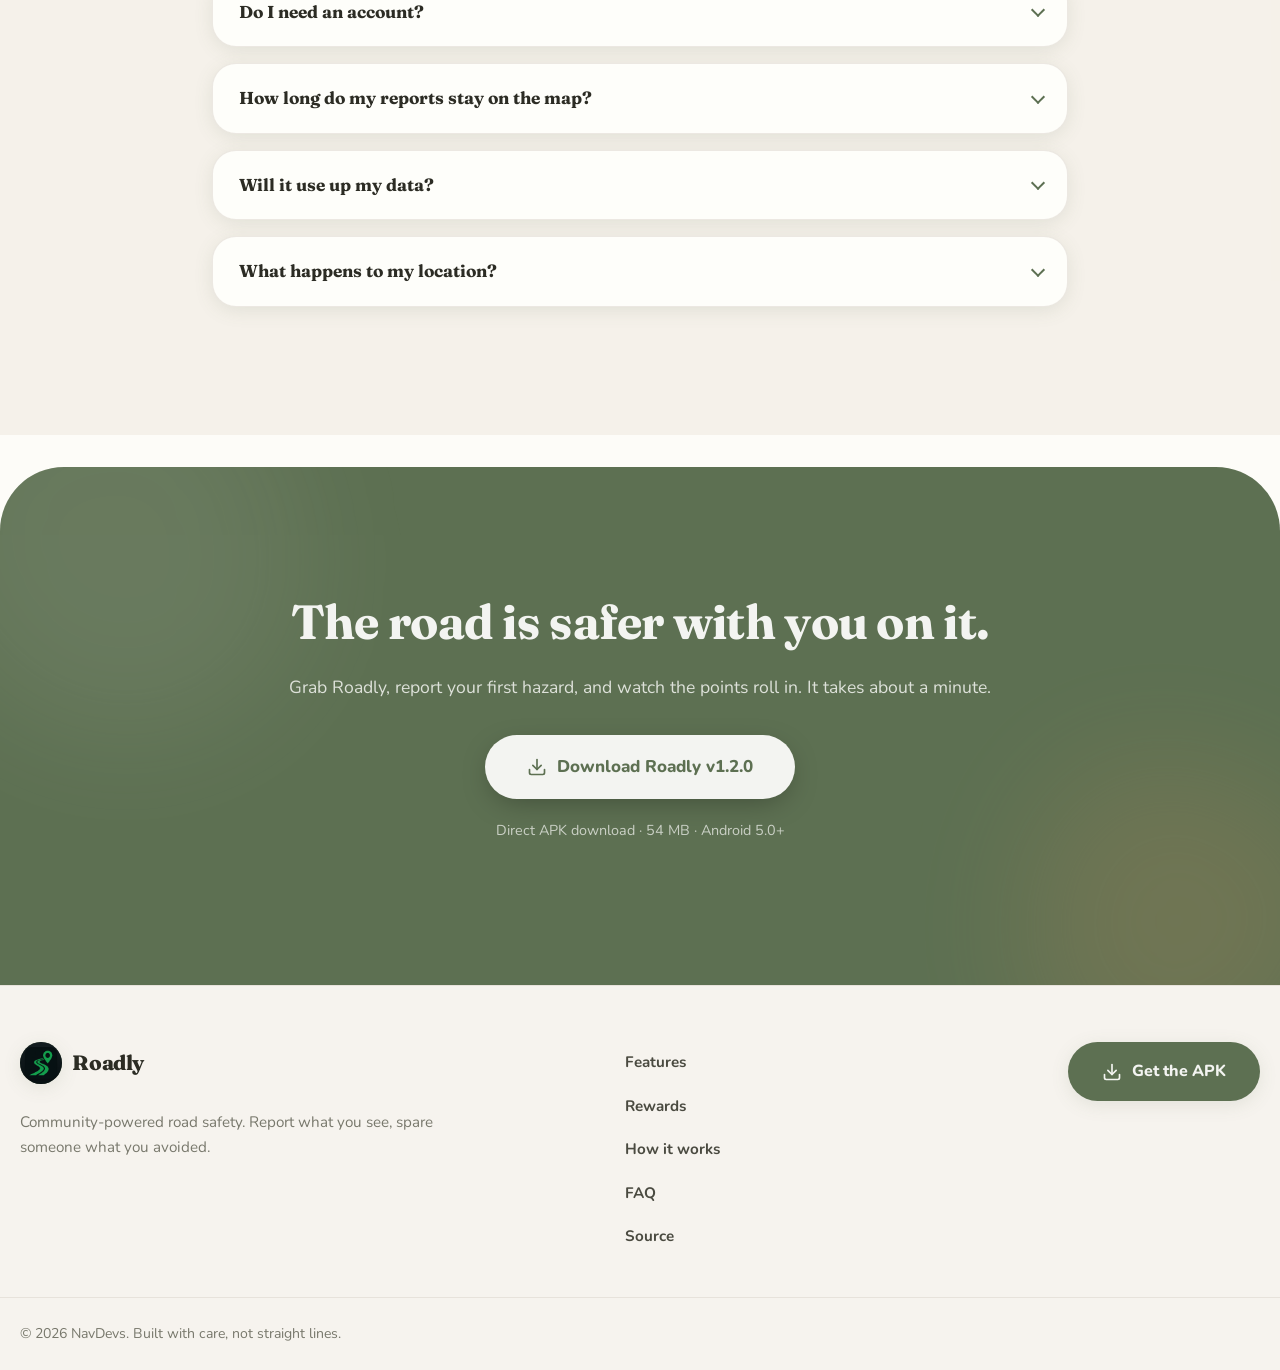
==== commit 4eb494e3: "docs: update download links to v1.2.0" ====
--- a/docs/index.html
+++ b/docs/index.html
@@ -37,7 +37,7 @@
         </ul>
 
         <div class="nav-actions">
-          <a class="btn btn-primary btn-sm nav-cta" href="https://github.com/NavDevs/Roadly-/releases/download/v1.0.11/Roadly-v1.0.11-final.apk">
+          <a class="btn btn-primary btn-sm nav-cta" href="https://github.com/NavDevs/Roadly-/releases/download/v1.2.0/Roadly-v1.2.0-Final.apk">
             <svg class="icon" viewBox="0 0 24 24" fill="none" stroke="currentColor" stroke-width="2" stroke-linecap="round" stroke-linejoin="round" aria-hidden="true"><path d="M21 15v4a2 2 0 0 1-2 2H5a2 2 0 0 1-2-2v-4"/><polyline points="7 10 12 15 17 10"/><line x1="12" y1="15" x2="12" y2="3"/></svg>
             Download
           </a>
@@ -55,7 +55,7 @@
           <li><a href="#how">How it works</a></li>
           <li><a href="#faq">FAQ</a></li>
         </ul>
-        <a class="btn btn-primary" href="https://github.com/NavDevs/Roadly-/releases/download/v1.0.11/Roadly-v1.0.11-final.apk">
+        <a class="btn btn-primary" href="https://github.com/NavDevs/Roadly-/releases/download/v1.2.0/Roadly-v1.2.0-Final.apk">
           <svg class="icon" viewBox="0 0 24 24" fill="none" stroke="currentColor" stroke-width="2" stroke-linecap="round" stroke-linejoin="round" aria-hidden="true"><path d="M21 15v4a2 2 0 0 1-2 2H5a2 2 0 0 1-2-2v-4"/><polyline points="7 10 12 15 17 10"/><line x1="12" y1="15" x2="12" y2="3"/></svg>
           Download for Android
         </a>
@@ -83,7 +83,7 @@
           </p>
 
           <div class="hero-actions">
-            <a class="btn btn-primary btn-lg" href="https://github.com/NavDevs/Roadly-/releases/download/v1.0.11/Roadly-v1.0.11-final.apk">
+            <a class="btn btn-primary btn-lg" href="https://github.com/NavDevs/Roadly-/releases/download/v1.2.0/Roadly-v1.2.0-Final.apk">
               <svg class="icon" viewBox="0 0 24 24" fill="none" stroke="currentColor" stroke-width="2" stroke-linecap="round" stroke-linejoin="round" aria-hidden="true"><path d="M21 15v4a2 2 0 0 1-2 2H5a2 2 0 0 1-2-2v-4"/><polyline points="7 10 12 15 17 10"/><line x1="12" y1="15" x2="12" y2="3"/></svg>
               Download for Android
             </a>
@@ -236,7 +236,7 @@
             are worth more than the everyday stuff — so the road-watchers who actually
             pay attention get the score to show for it.
           </p>
-          <a class="btn btn-outline" href="https://github.com/NavDevs/Roadly-/releases/download/v1.0.11/Roadly-v1.0.11-final.apk">
+          <a class="btn btn-outline" href="https://github.com/NavDevs/Roadly-/releases/download/v1.2.0/Roadly-v1.2.0-Final.apk">
             <svg class="icon" viewBox="0 0 24 24" fill="none" stroke="currentColor" stroke-width="2" stroke-linecap="round" stroke-linejoin="round" aria-hidden="true"><path d="M21 15v4a2 2 0 0 1-2 2H5a2 2 0 0 1-2-2v-4"/><polyline points="7 10 12 15 17 10"/><line x1="12" y1="15" x2="12" y2="3"/></svg>
             Start earning
           </a>
@@ -375,9 +375,9 @@
       <div class="container container-cta reveal">
         <h2>The road is safer with you on it.</h2>
         <p>Grab Roadly, report your first hazard, and watch the points roll in. It takes about a minute.</p>
-        <a class="btn btn-light btn-lg" href="https://github.com/NavDevs/Roadly-/releases/download/v1.0.11/Roadly-v1.0.11-final.apk">
+        <a class="btn btn-light btn-lg" href="https://github.com/NavDevs/Roadly-/releases/download/v1.2.0/Roadly-v1.2.0-Final.apk">
           <svg class="icon" viewBox="0 0 24 24" fill="none" stroke="currentColor" stroke-width="2" stroke-linecap="round" stroke-linejoin="round" aria-hidden="true"><path d="M21 15v4a2 2 0 0 1-2 2H5a2 2 0 0 1-2-2v-4"/><polyline points="7 10 12 15 17 10"/><line x1="12" y1="15" x2="12" y2="3"/></svg>
-          Download Roadly v1.0.11
+          Download Roadly v1.2.0
         </a>
         <p class="cta-note">Direct APK download &middot; 54&nbsp;MB &middot; Android 5.0+</p>
       </div>
@@ -403,7 +403,7 @@
       </nav>
 
       <div class="footer-cta">
-        <a class="btn btn-primary" href="https://github.com/NavDevs/Roadly-/releases/download/v1.0.11/Roadly-v1.0.11-final.apk">
+        <a class="btn btn-primary" href="https://github.com/NavDevs/Roadly-/releases/download/v1.2.0/Roadly-v1.2.0-Final.apk">
           <svg class="icon" viewBox="0 0 24 24" fill="none" stroke="currentColor" stroke-width="2" stroke-linecap="round" stroke-linejoin="round" aria-hidden="true"><path d="M21 15v4a2 2 0 0 1-2 2H5a2 2 0 0 1-2-2v-4"/><polyline points="7 10 12 15 17 10"/><line x1="12" y1="15" x2="12" y2="3"/></svg>
           Get the APK
         </a>
@@ -419,7 +419,7 @@
       <strong>Roadly</strong>
       <span>Free &middot; 54&nbsp;MB &middot; Android 5.0+</span>
     </span>
-    <a class="btn btn-primary btn-sm" href="https://github.com/NavDevs/Roadly-/releases/download/v1.0.11/Roadly-v1.0.11-final.apk">
+    <a class="btn btn-primary btn-sm" href="https://github.com/NavDevs/Roadly-/releases/download/v1.2.0/Roadly-v1.2.0-Final.apk">
       <svg class="icon" viewBox="0 0 24 24" fill="none" stroke="currentColor" stroke-width="2" stroke-linecap="round" stroke-linejoin="round" aria-hidden="true"><path d="M21 15v4a2 2 0 0 1-2 2H5a2 2 0 0 1-2-2v-4"/><polyline points="7 10 12 15 17 10"/><line x1="12" y1="15" x2="12" y2="3"/></svg>
       Download
     </a>
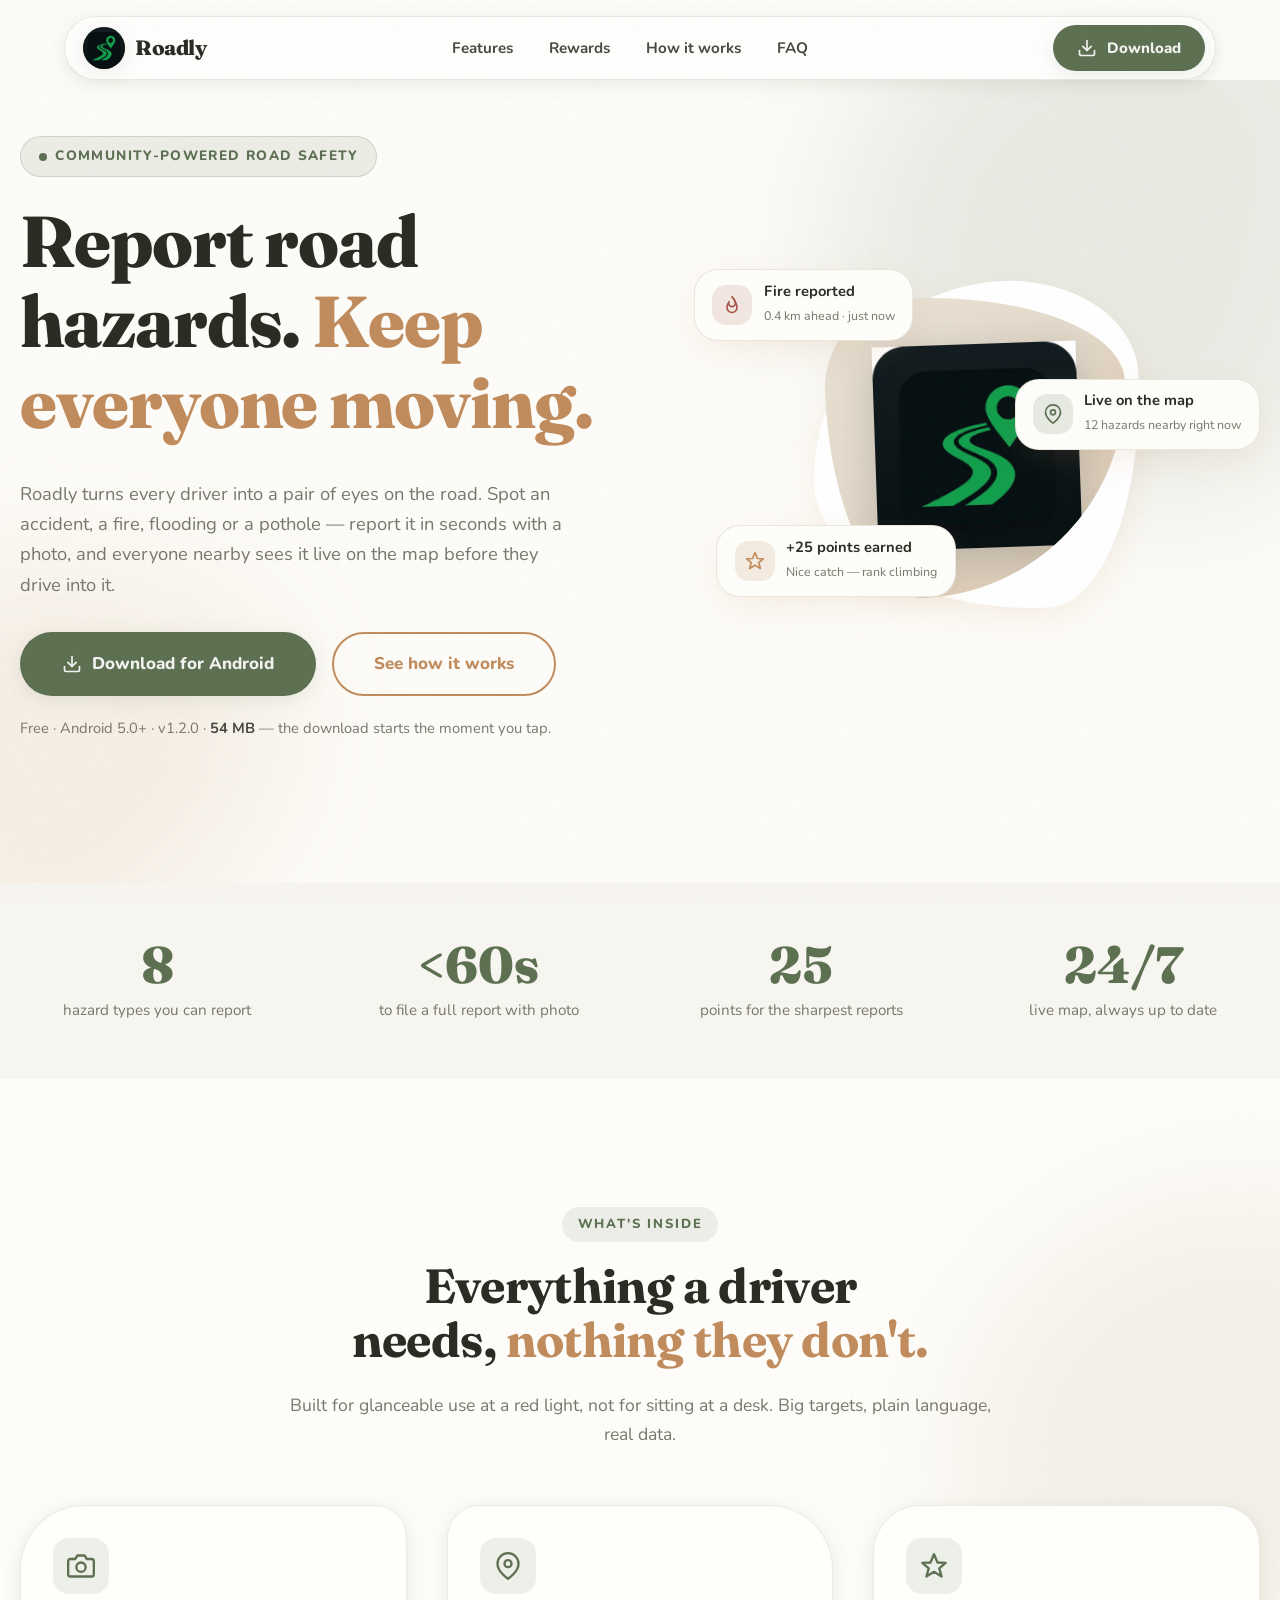
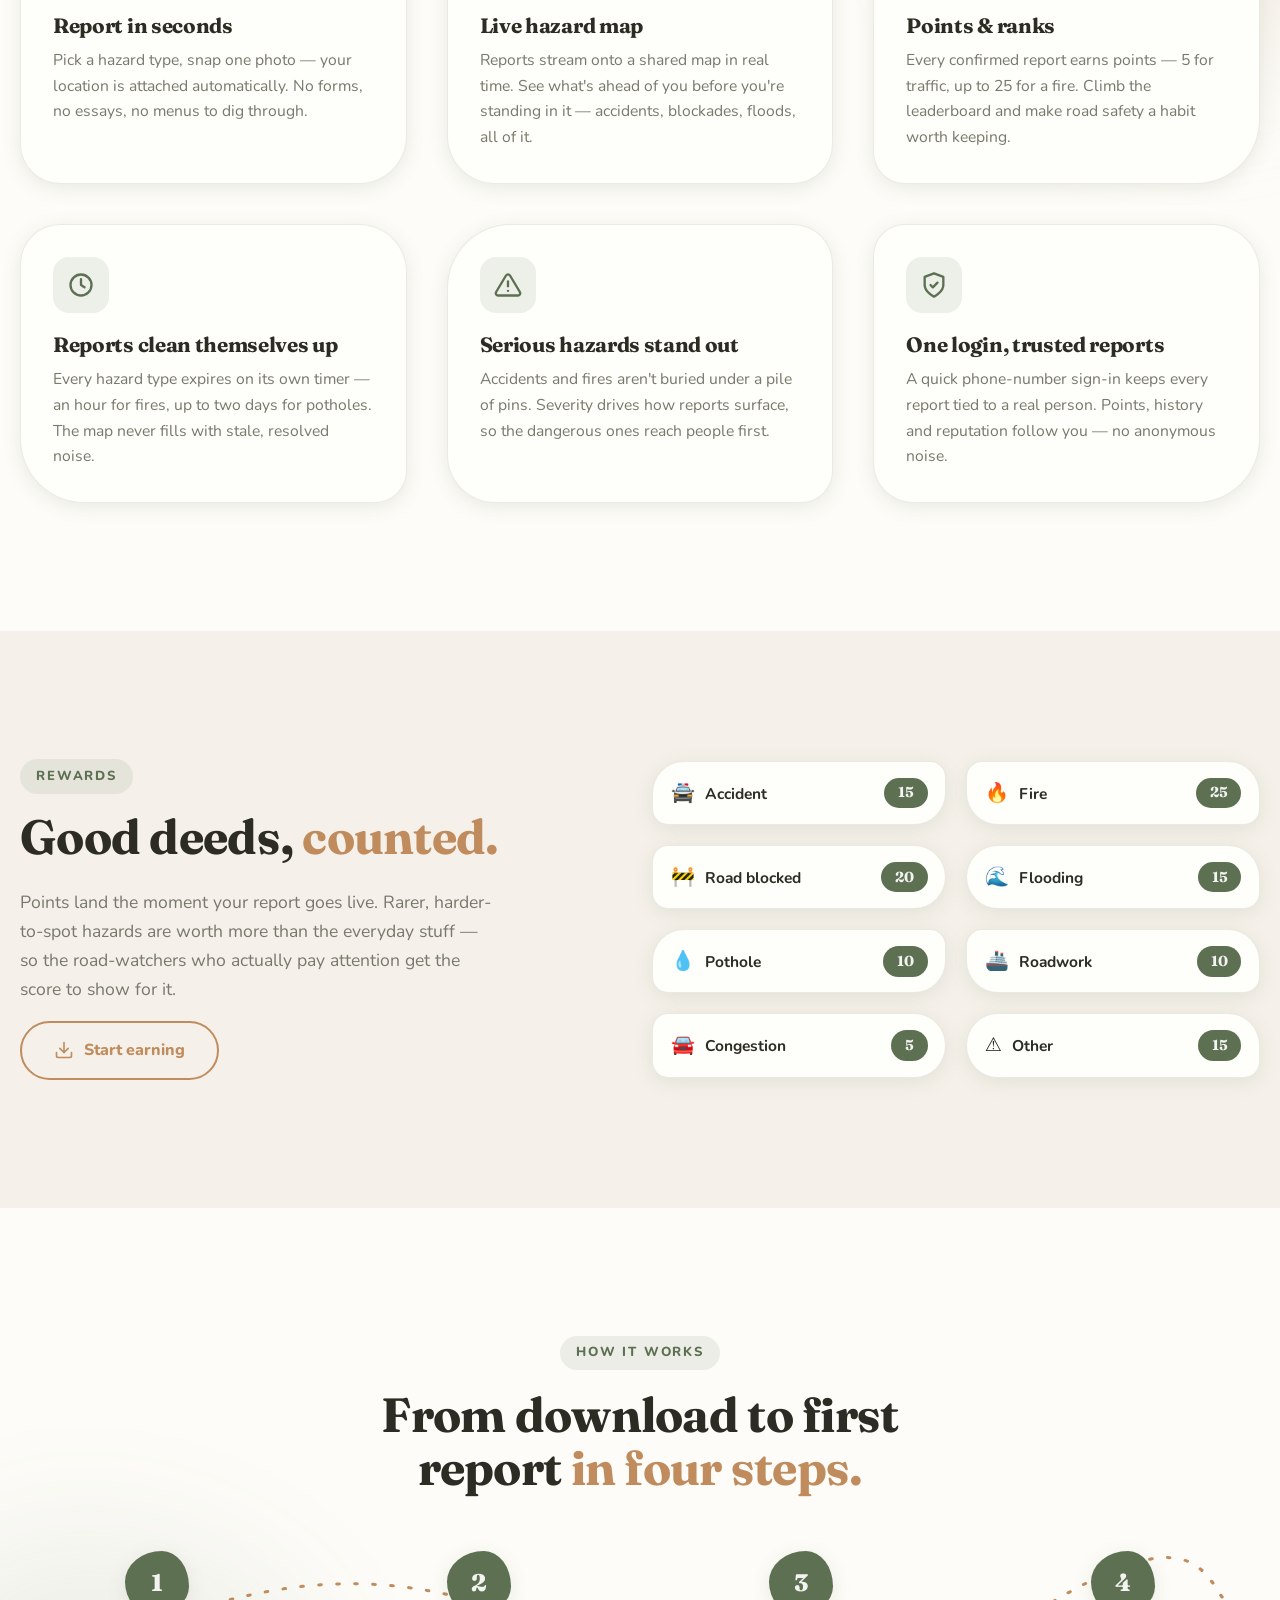
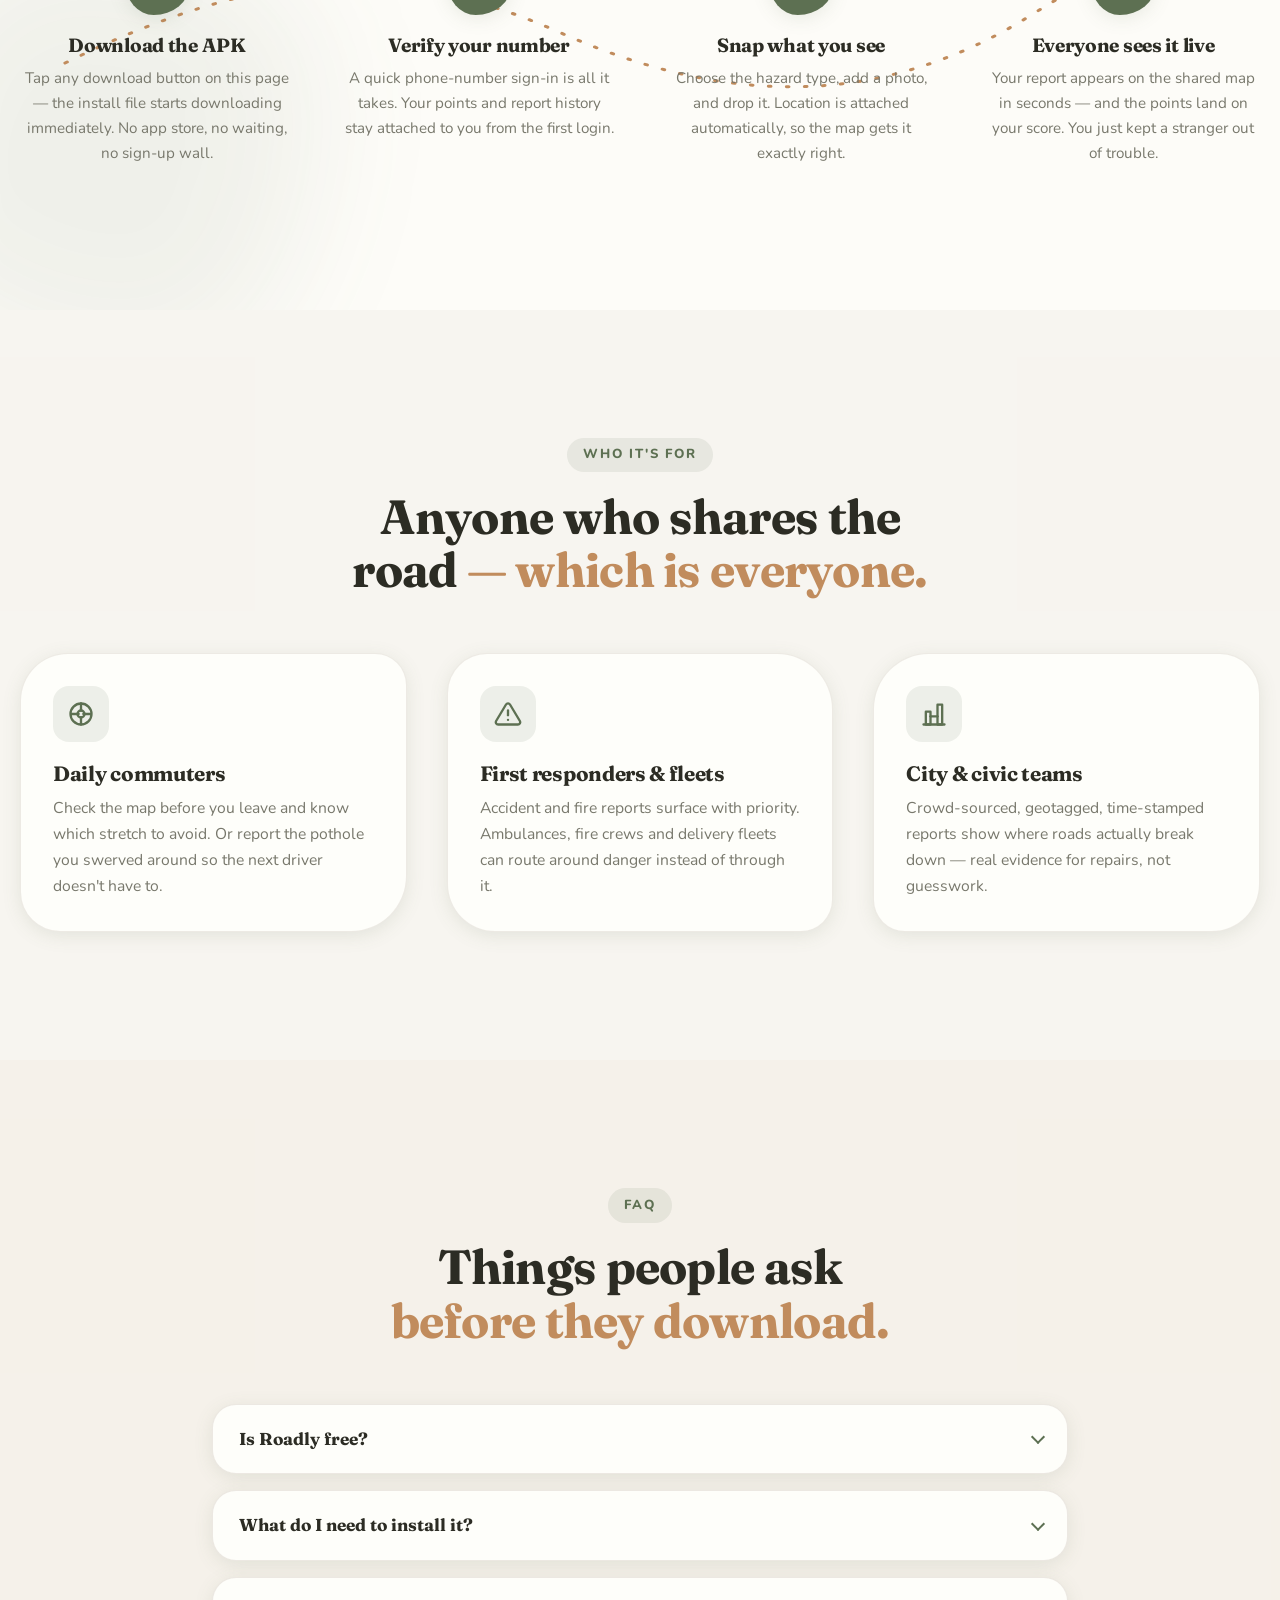
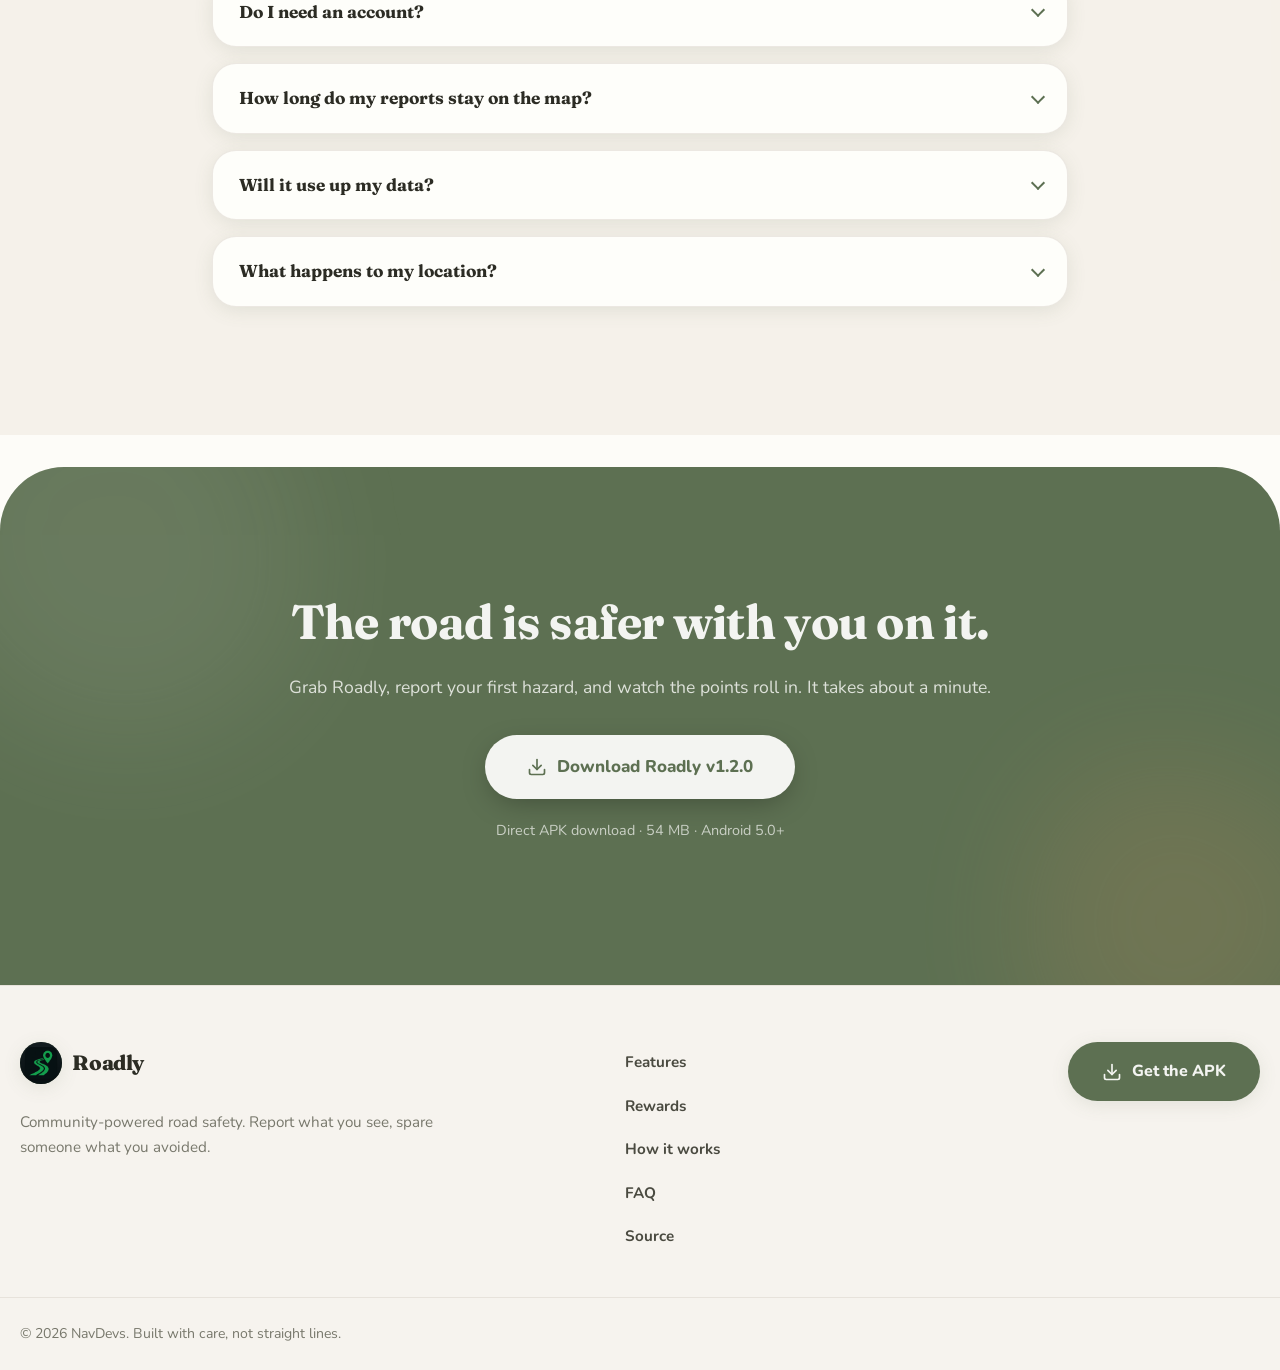
==== commit f1b080eb: "docs: fully update all version references to v1.2.0" ====
--- a/docs/index.html
+++ b/docs/index.html
@@ -91,7 +91,7 @@
           </div>
 
           <p class="hero-note">
-            Free &middot; Android 5.0+ &middot; v1.0.11 &middot; <strong>54&nbsp;MB</strong> —
+            Free &middot; Android 5.0+ &middot; v1.2.0 &middot; <strong>54&nbsp;MB</strong> —
             the download starts the moment you tap.
           </p>
         </div>
